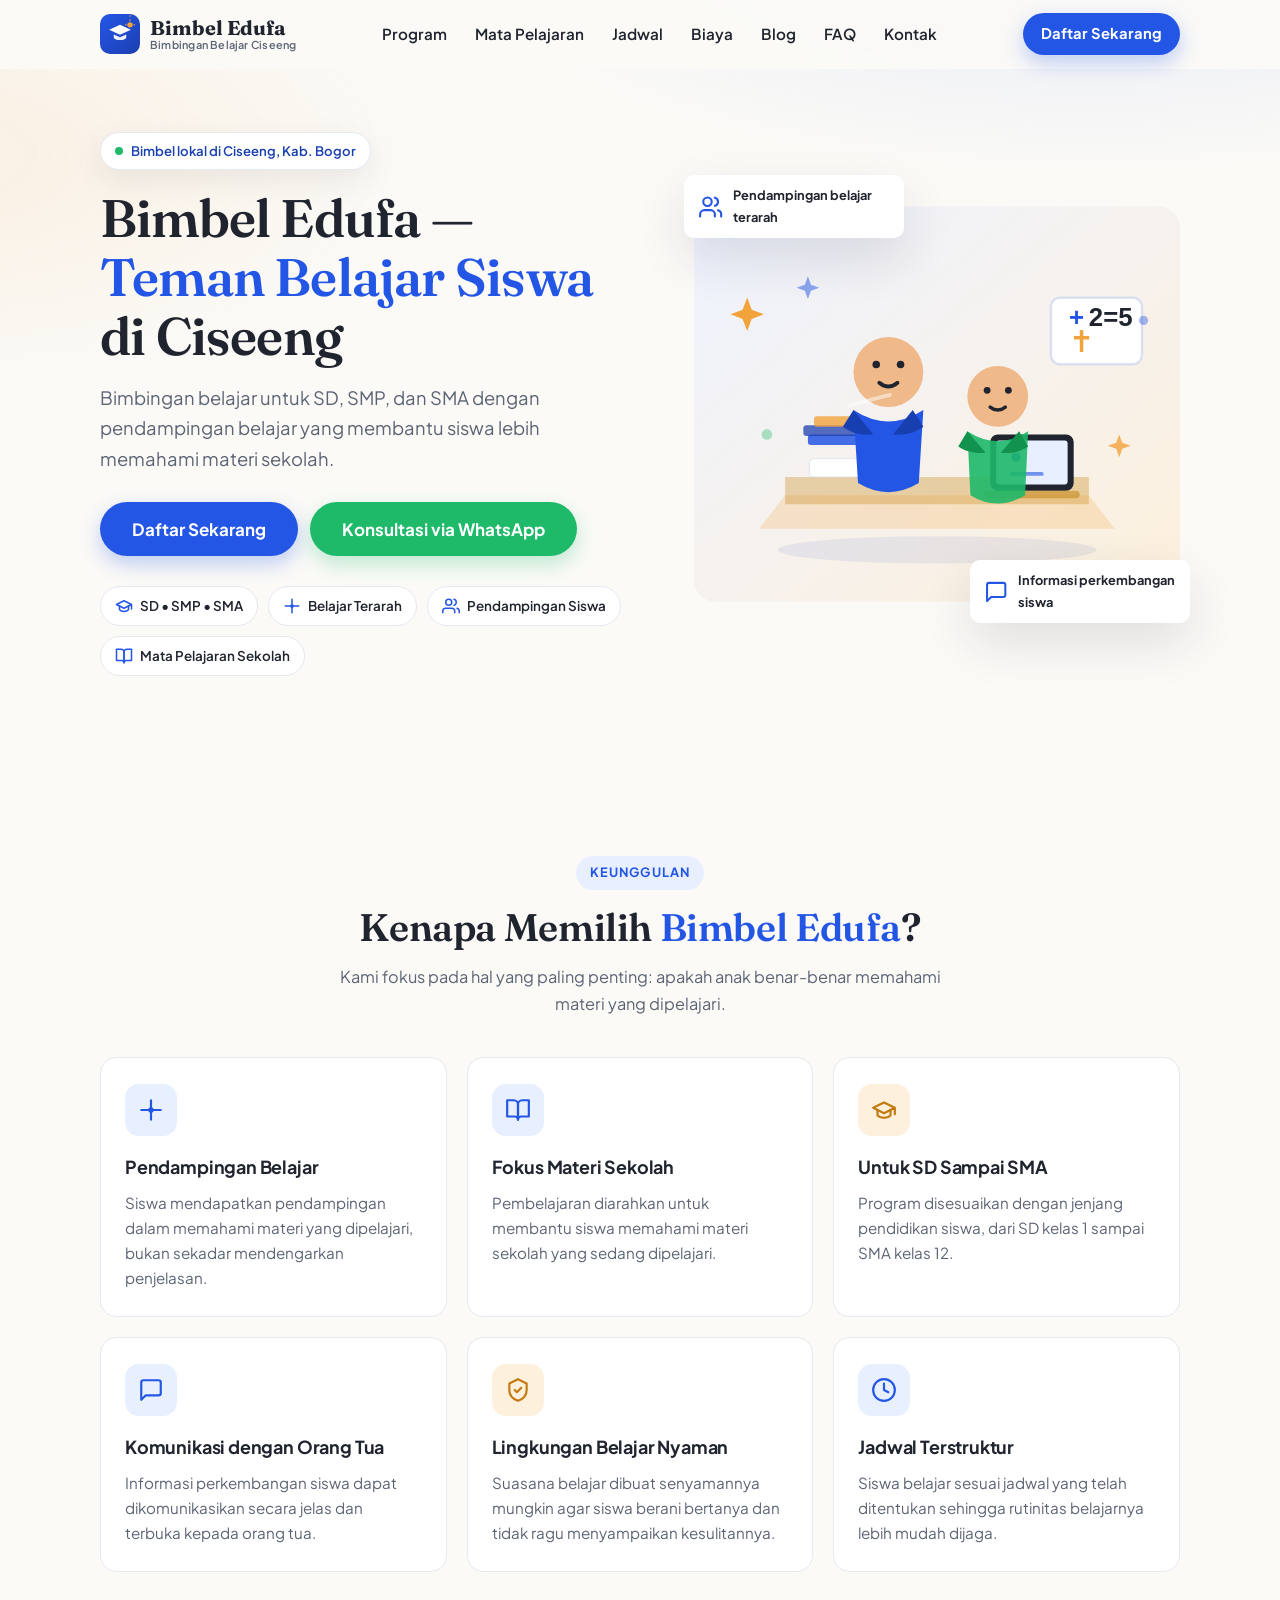
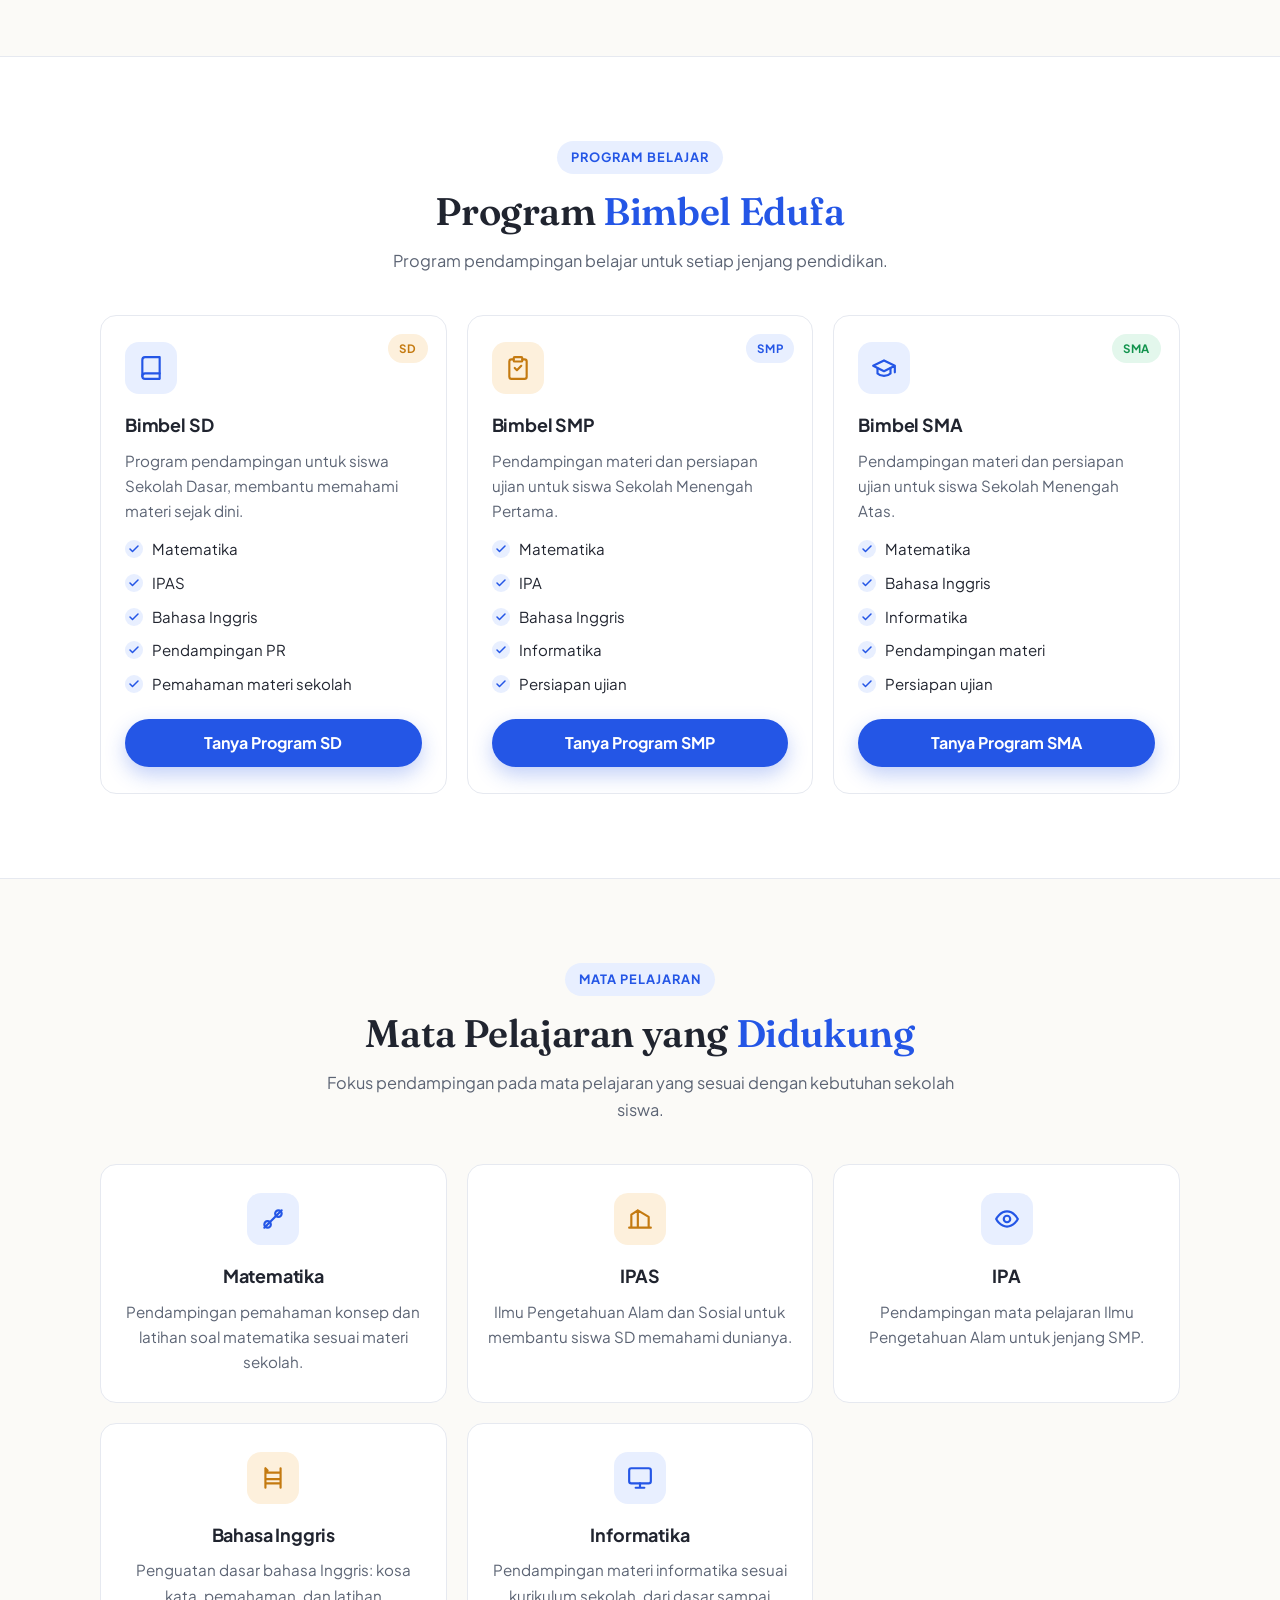
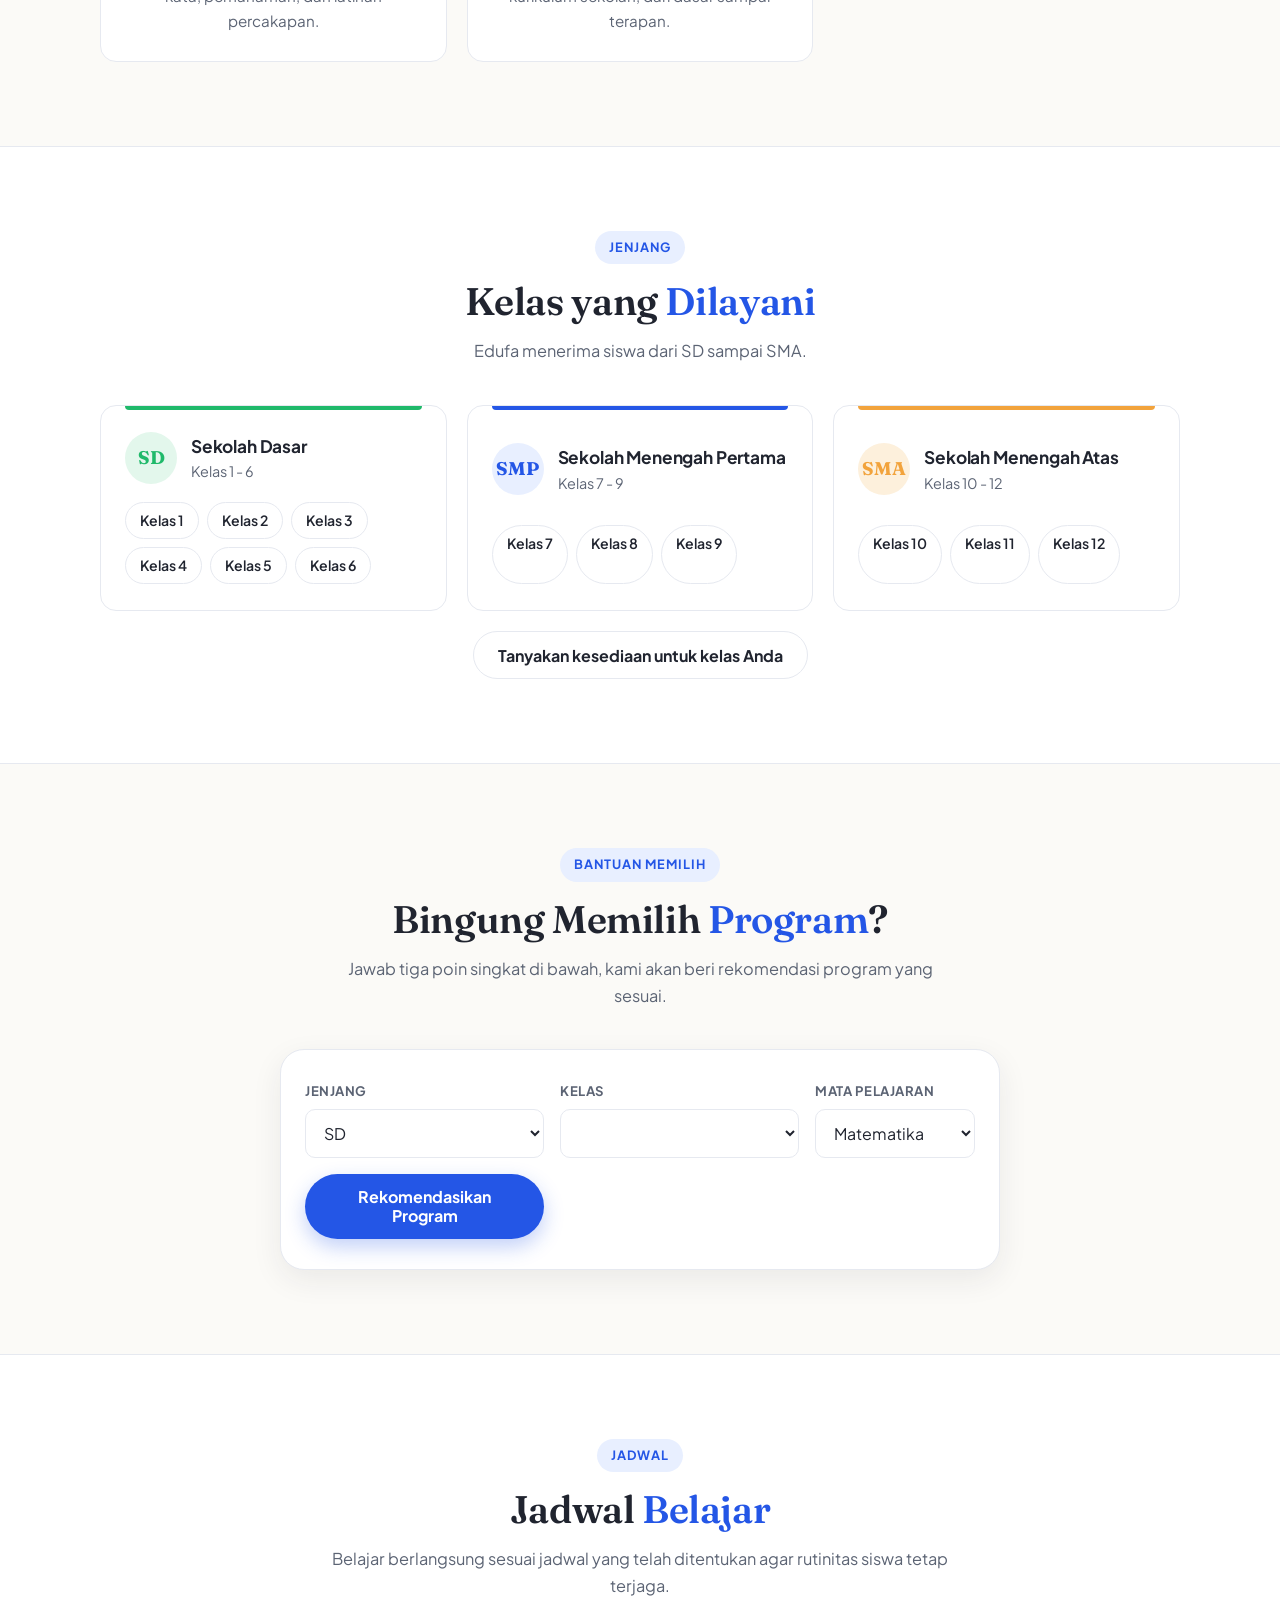
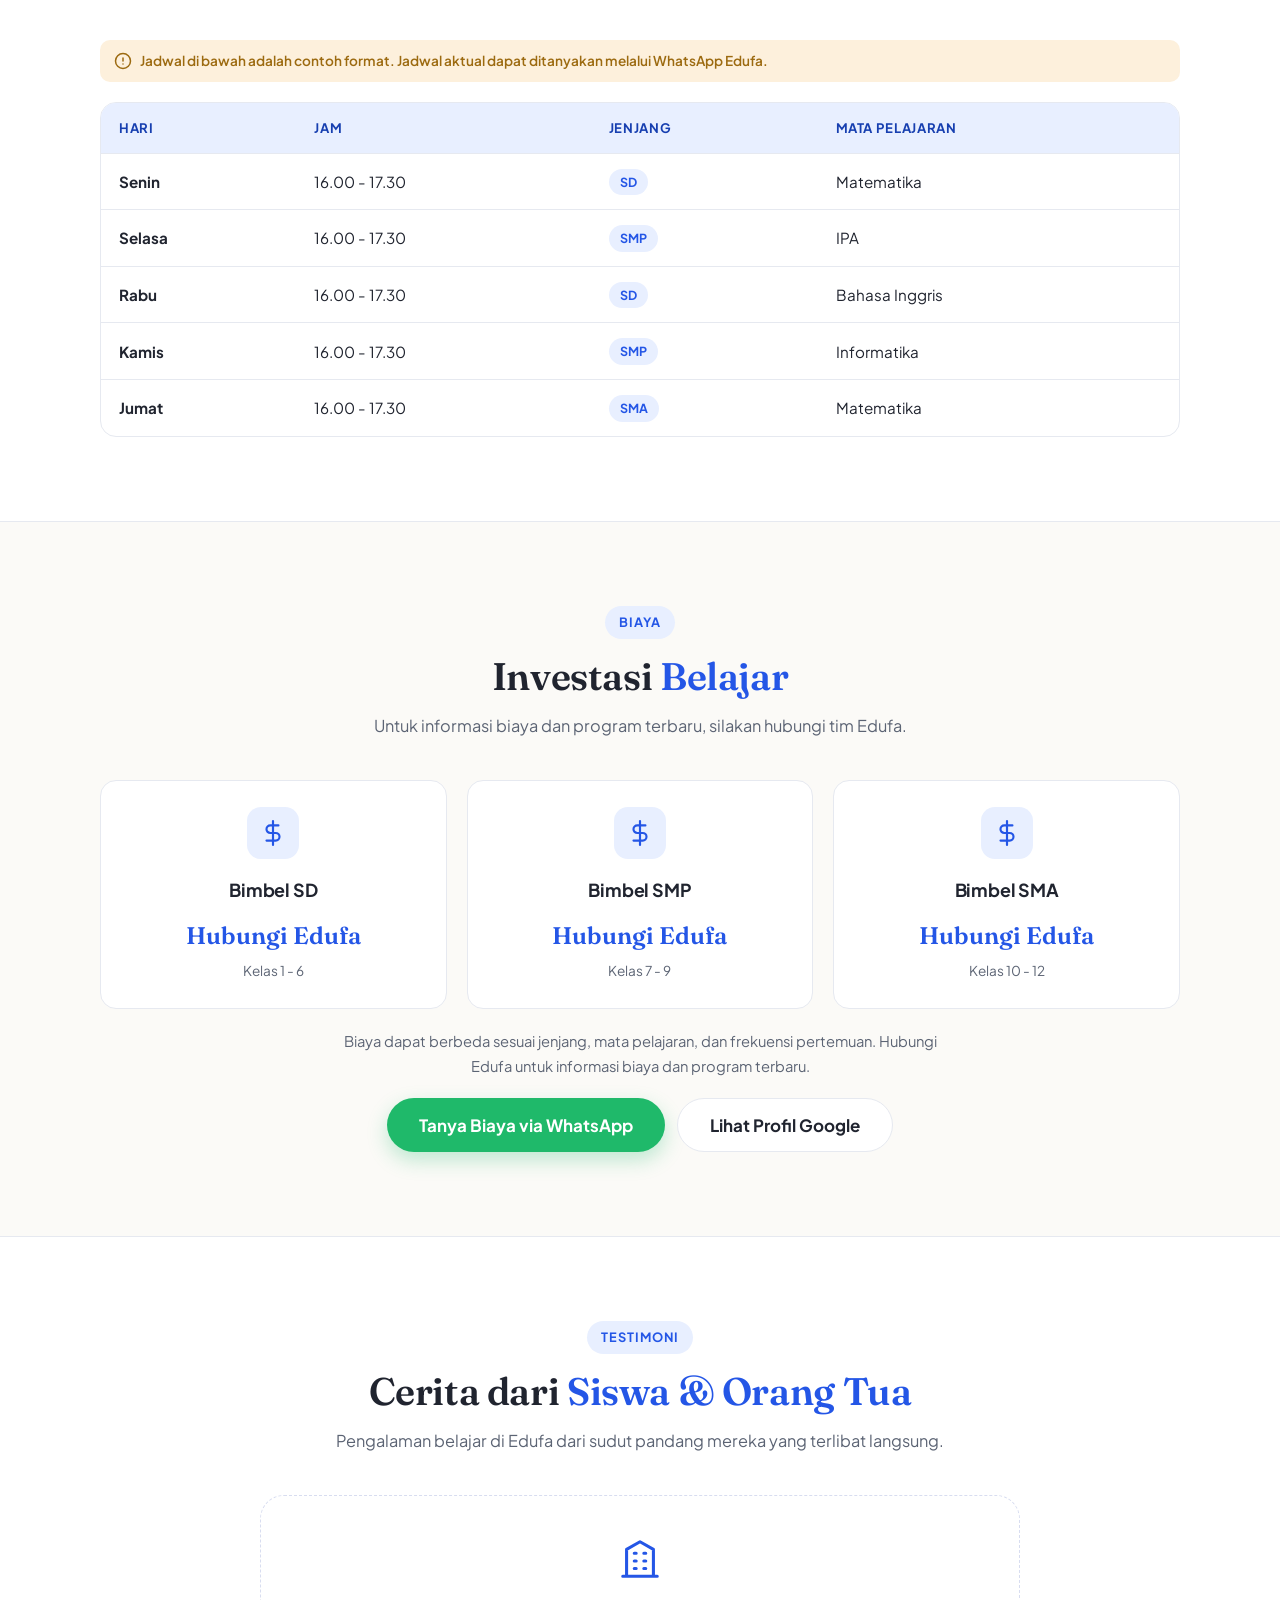
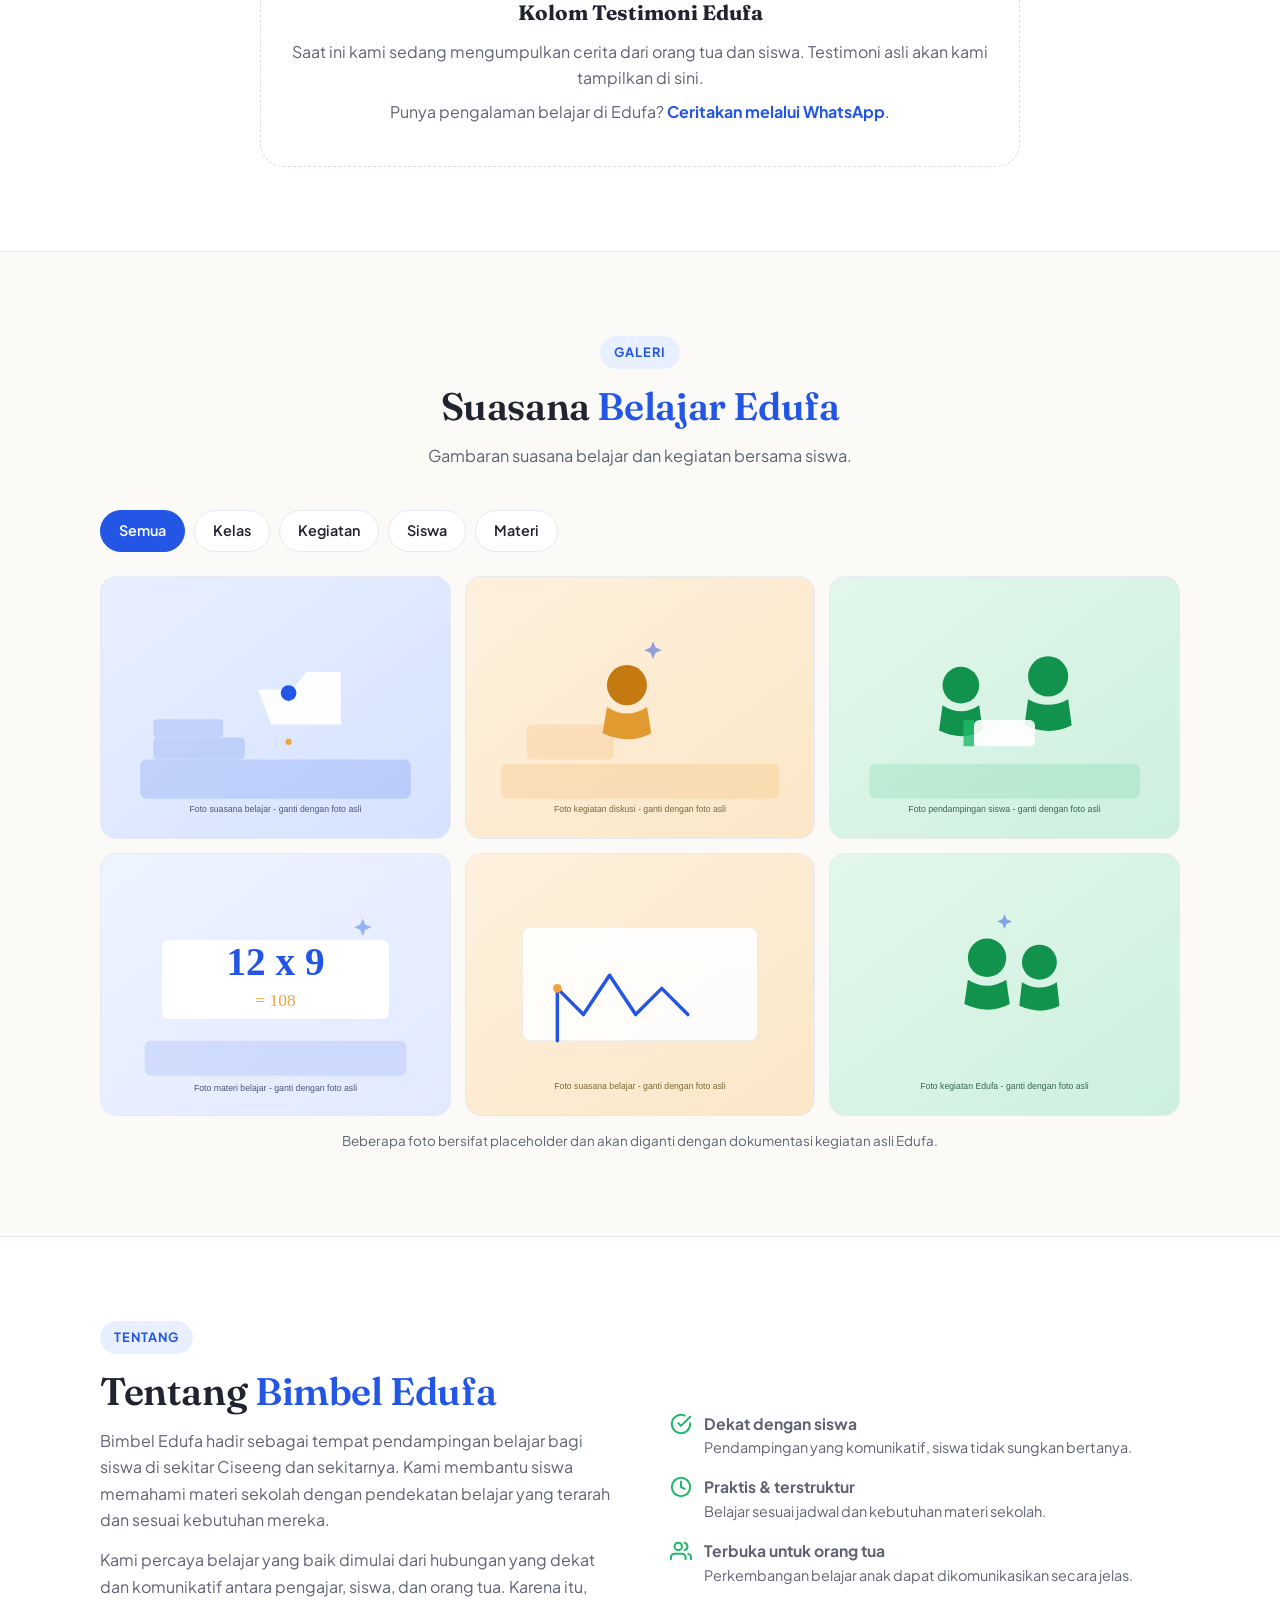
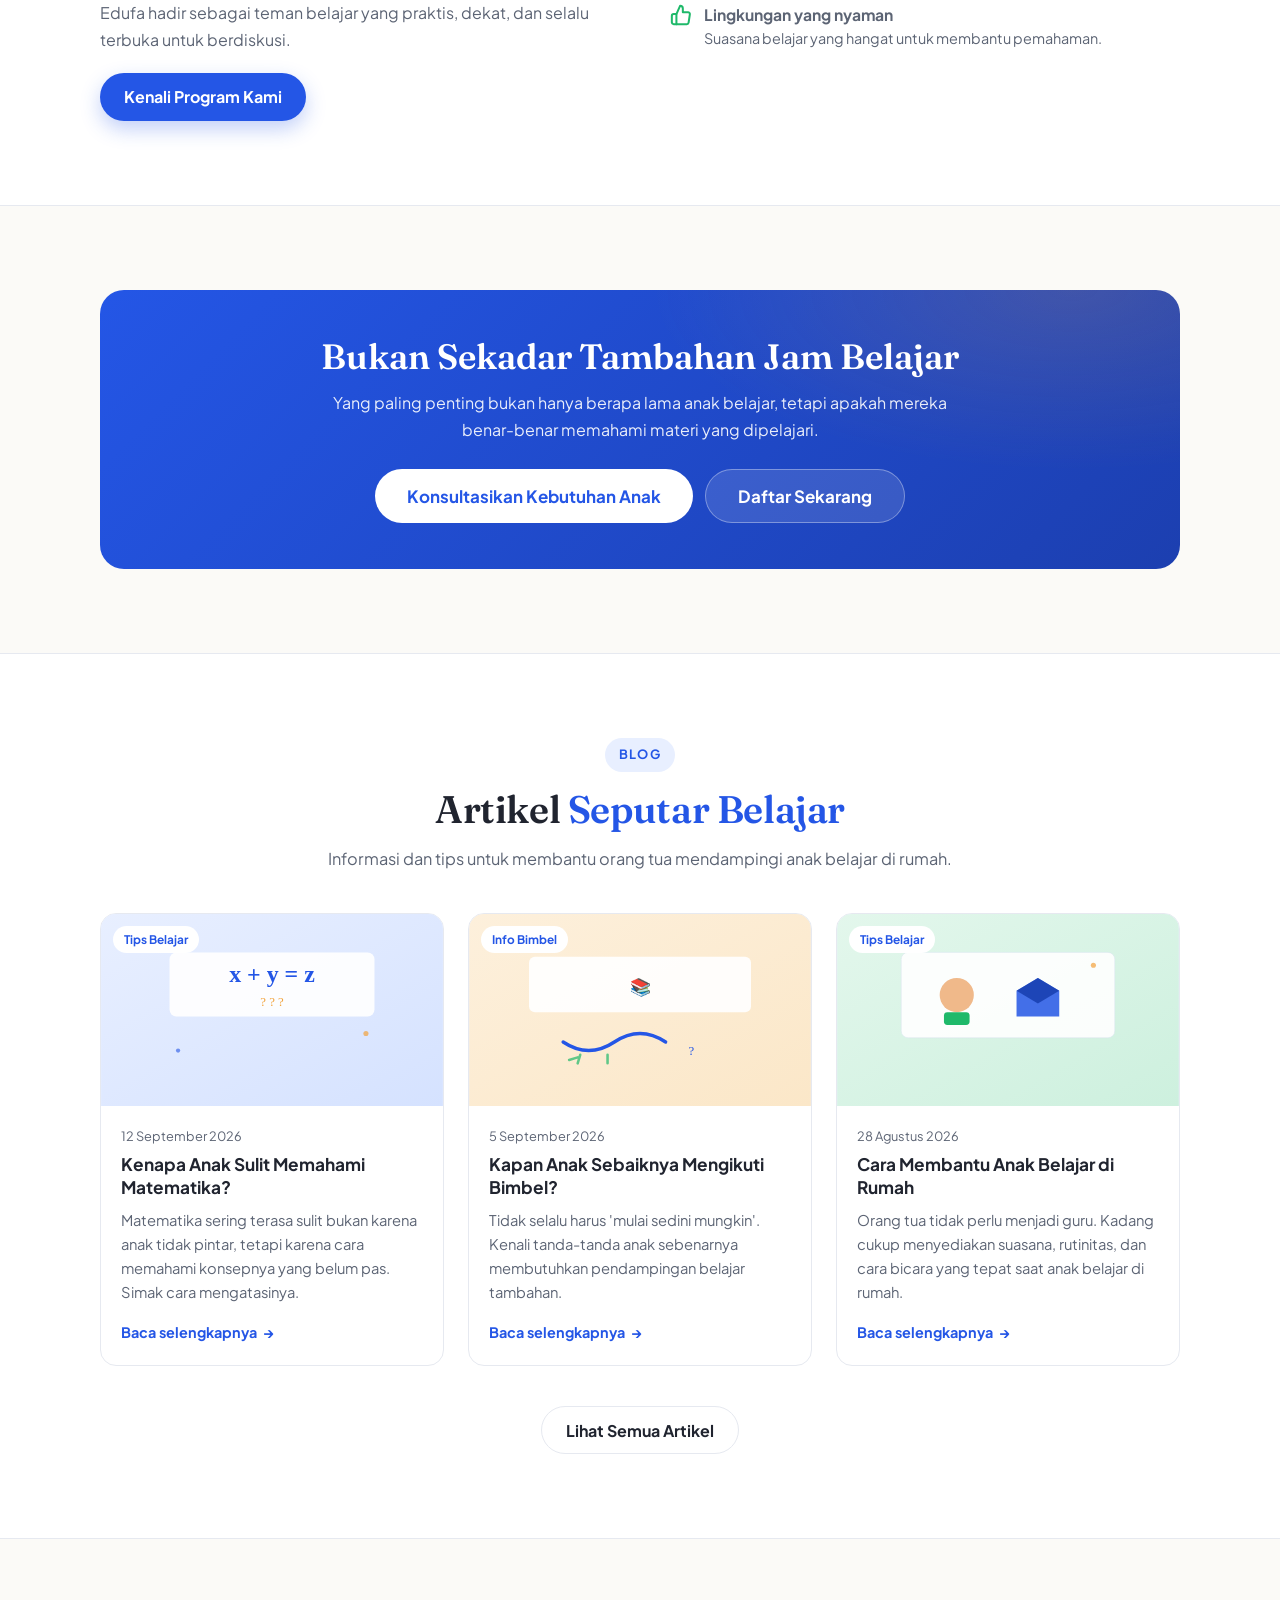
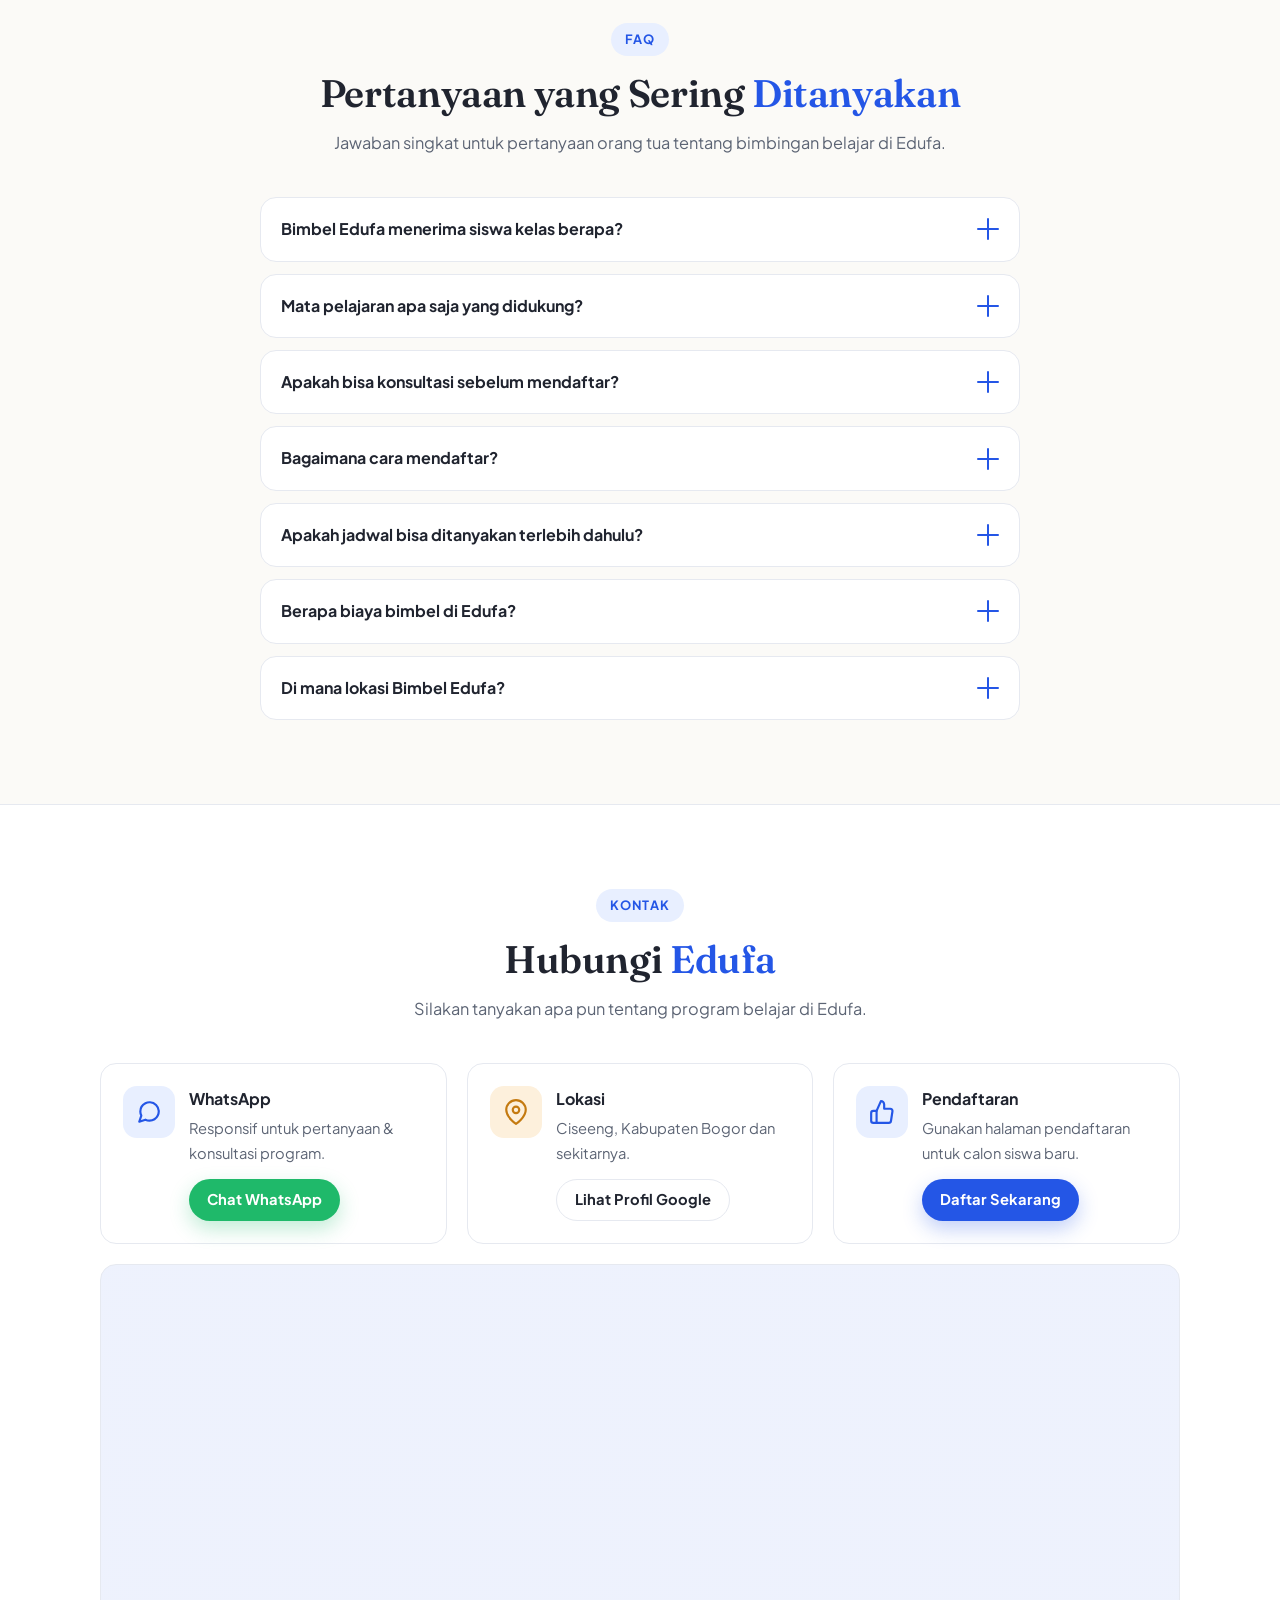
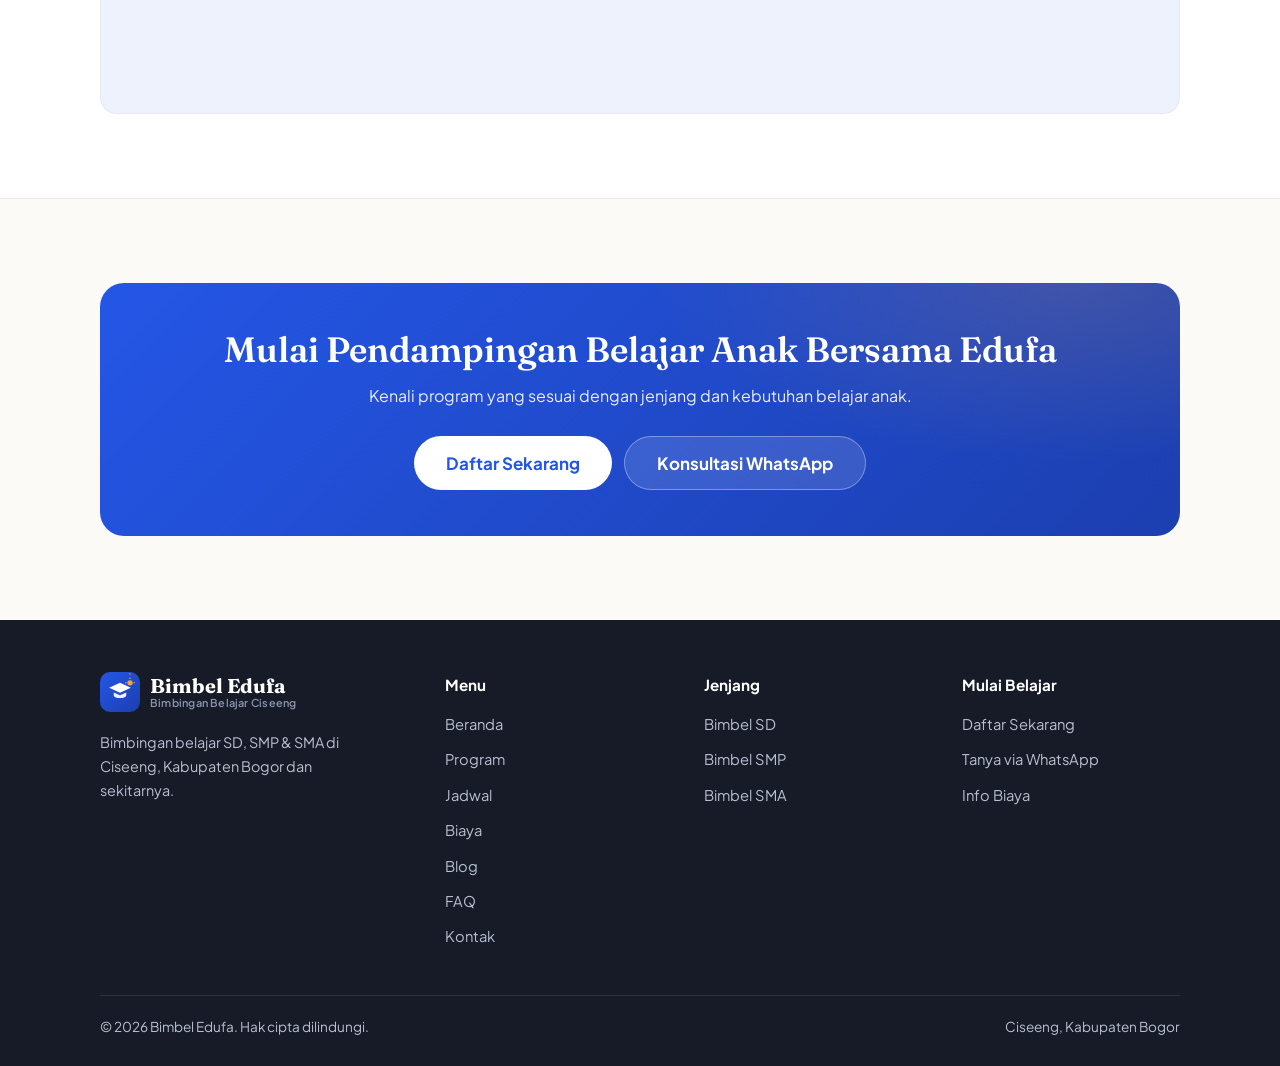
==== index.html @ 5bda0059 "Update index.html" ====
<!DOCTYPE html>
<html lang="id">
<head>
  <meta charset="UTF-8">
  <meta name="viewport" content="width=device-width, initial-scale=1.0">

  <title>Bimbel Edufa | Bimbel SD, SMP &amp; SMA di Ciseeng</title>
  <meta name="description" content="Bimbel Edufa membantu siswa SD, SMP, dan SMA memahami materi sekolah melalui pendampingan belajar yang terarah di Ciseeng, Kabupaten Bogor dan sekitarnya.">
  <meta name="keywords" content="bimbel Ciseeng, bimbel di Ciseeng, les Ciseeng, bimbel SD Ciseeng, bimbel SMP Ciseeng, bimbel SMA Ciseeng, les matematika Ciseeng, bimbel Kabupaten Bogor">
  <meta name="robots" content="index, follow">
  <link rel="canonical" href="https://bimbel-edufa.com/">

  <!-- Open Graph -->
  <meta property="og:type" content="website">
  <meta property="og:site_name" content="Bimbel Edufa">
  <meta property="og:title" content="Bimbel Edufa | Bimbel SD, SMP &amp; SMA di Ciseeng">
  <meta property="og:description" content="Bimbingan belajar untuk SD, SMP, dan SMA dengan pendampingan belajar yang membantu siswa lebih memahami materi sekolah di Ciseeng, Kabupaten Bogor.">
  <meta property="og:url" content="https://bimbel-edufa.com/">
  <meta property="og:image" content="https://bimbel-edufa.com/assets/og/og-image.svg">
  <meta property="og:locale" content="id_ID">

  <!-- Twitter -->
  <meta name="twitter:card" content="summary_large_image">
  <meta name="twitter:title" content="Bimbel Edufa | Bimbel SD, SMP &amp; SMA di Ciseeng">
  <meta name="twitter:description" content="Pendampingan belajar terarah untuk siswa SD, SMP, dan SMA di Ciseeng, Kabupaten Bogor.">
  <meta name="twitter:image" content="https://bimbel-edufa.com/assets/og/og-image.svg">

  <link rel="icon" type="image/svg+xml" href="favicon.svg">
  <link rel="apple-touch-icon" href="favicon.svg">

  <!-- Fonts -->
  <link rel="preconnect" href="https://fonts.googleapis.com">
  <link rel="preconnect" href="https://fonts.gstatic.com" crossorigin>
  <link href="https://fonts.googleapis.com/css2?family=Fraunces:opsz,wght@9..144,600;9..144,700&family=Plus+Jakarta+Sans:wght@400;500;600;700&display=swap" rel="stylesheet">

  <link rel="stylesheet" href="css/style.css">

  <!-- Structured data: hanya data yang benar-benar tersedia -->
  <script type="application/ld+json">
  {
    "@context": "https://schema.org",
    "@type": "EducationalOrganization",
    "name": "Bimbel Edufa",
    "url": "https://bimbel-edufa.com",
    "logo": "https://bimbel-edufa.com/assets/img/logo-edufa.svg",
    "description": "Bimbel Edufa adalah bimbingan belajar untuk siswa SD, SMP, dan SMA di Ciseeng, Kabupaten Bogor dan sekitarnya.",
    "address": {
      "@type": "PostalAddress",
      "addressLocality": "Ciseeng",
      "addressRegion": "Jawa Barat",
      "addressCountry": "ID"
    },
    "areaServed": "Ciseeng, Kabupaten Bogor dan sekitarnya"
  }
  </script>
  <script type="application/ld+json">
  {
    "@context": "https://schema.org",
    "@type": "WebSite",
    "name": "Bimbel Edufa",
    "url": "https://bimbel-edufa.com",
    "inLanguage": "id-ID"
  }
  </script>
</head>
<body id="top">
  <a class="skip-link" href="#main">Langsung ke konten utama</a>

  <!-- ============ NAVBAR ============ -->
  <header class="site-header">
    <div class="container nav">
      <a class="brand" href="index.html" aria-label="Beranda Bimbel Edufa">
        <img class="brand-logo" src="assets/img/logo-edufa.svg" width="40" height="40" alt="Logo Bimbel Edufa">
        <span class="brand-name">Bimbel Edufa<small>Bimbingan Belajar Ciseeng</small></span>
      </a>

      <nav class="nav-menu" id="navMenu" aria-label="Navigasi utama">
        <a href="#keunggulan">Program</a>
        <a href="#mapel">Mata Pelajaran</a>
        <a href="#jadwal">Jadwal</a>
        <a href="#biaya">Biaya</a>
        <a href="#tentang" class="nav-only-mobile">Tentang Edufa</a>
        <a href="#testimoni" class="nav-only-mobile">Testimoni</a>
        <a href="#blog">Blog</a>
        <a href="#faq">FAQ</a>
        <a href="#kontak">Kontak</a>
        <a href="#daftar" class="btn btn-primary btn-sm nav-mobile-cta" data-register>Daftar Sekarang</a>
        <a href="#daftar" class="btn btn-whatsapp btn-sm nav-mobile-cta" data-wa="parent">Tanya via WhatsApp</a>
      </nav>

      <div class="nav-cta">
        <a class="btn btn-primary btn-sm" data-register>Daftar Sekarang</a>
      </div>

      <button class="nav-toggle" id="navToggle" aria-label="Buka menu" aria-expanded="false" aria-controls="navMenu">
        <span></span>
        <span></span>
        <span></span>
      </button>
    </div>
  </header>

  <!-- ============ KONTEN UTAMA ============ -->
  <main id="main">

  <!-- ============ HERO ============ -->
  <section class="hero" id="hero">
    <div class="container hero-grid">
      <div class="hero-copy">
        <span class="hero-eyebrow"><span class="dot" aria-hidden="true"></span> Bimbel lokal di Ciseeng, Kab. Bogor</span>
        <h1>Bimbel Edufa — <span class="accent">Teman Belajar Siswa</span> di Ciseeng</h1>
        <p class="hero-sub">Bimbingan belajar untuk SD, SMP, dan SMA dengan pendampingan belajar yang membantu siswa lebih memahami materi sekolah.</p>
        <div class="hero-cta">
          <a class="btn btn-primary btn-lg" data-register>Daftar Sekarang</a>
          <a class="btn btn-whatsapp btn-lg" data-wa="parent">Konsultasi via WhatsApp</a>
        </div>
        <div class="trust-badges" aria-label="Keunggulan singkat">
          <span class="trust-badge"><svg viewBox="0 0 24 24" fill="none" stroke="currentColor" stroke-width="2" stroke-linecap="round" stroke-linejoin="round" aria-hidden="true"><path d="M22 10v6M2 10l10-5 10 5-10 5z"/><path d="M6 12v5c3 3 9 3 12 0v-5"/></svg> SD • SMP • SMA</span>
          <span class="trust-badge"><svg viewBox="0 0 24 24" fill="none" stroke="currentColor" stroke-width="2" stroke-linecap="round" stroke-linejoin="round" aria-hidden="true"><path d="M12 3v18M3 12h18"/><circle cx="12" cy="12" r="1.5"/></svg> Belajar Terarah</span>
          <span class="trust-badge"><svg viewBox="0 0 24 24" fill="none" stroke="currentColor" stroke-width="2" stroke-linecap="round" stroke-linejoin="round" aria-hidden="true"><path d="M17 21v-2a4 4 0 0 0-4-4H5a4 4 0 0 0-4 4v2"/><circle cx="9" cy="7" r="4"/><path d="M23 21v-2a4 4 0 0 0-3-3.87M16 3.13a4 4 0 0 1 0 7.75"/></svg> Pendampingan Siswa</span>
          <span class="trust-badge"><svg viewBox="0 0 24 24" fill="none" stroke="currentColor" stroke-width="2" stroke-linecap="round" stroke-linejoin="round" aria-hidden="true"><path d="M2 3h6a4 4 0 0 1 4 4v14a3 3 0 0 0-3-3H2z"/><path d="M22 3h-6a4 4 0 0 0-4 4v14a3 3 0 0 1 3-3h7z"/></svg> Mata Pelajaran Sekolah</span>
        </div>
      </div>

      <div class="hero-media reveal">
        <img src="assets/img/hero-illustration.svg" width="640" height="520" alt="Ilustrasi suasana belajar di Bimbel Edufa" fetchpriority="high">
        <div class="card-float f1">
          <svg viewBox="0 0 24 24" fill="none" stroke="currentColor" stroke-width="2" stroke-linecap="round" stroke-linejoin="round" aria-hidden="true"><path d="M16 21v-2a4 4 0 0 0-4-4H6a4 4 0 0 0-4 4v2"/><circle cx="9" cy="7" r="4"/><path d="M22 21v-2a4 4 0 0 0-3-3.87M16 3.13a4 4 0 0 1 0 7.75"/></svg>
          Pendampingan belajar terarah
        </div>
        <div class="card-float f2">
          <svg viewBox="0 0 24 24" fill="none" stroke="currentColor" stroke-width="2" stroke-linecap="round" stroke-linejoin="round" aria-hidden="true"><path d="M21 15a2 2 0 0 1-2 2H7l-4 4V5a2 2 0 0 1 2-2h14a2 2 0 0 1 2 2z"/></svg>
          Informasi perkembangan siswa
        </div>
      </div>
    </div>
  </section>

  <!-- ============ KENAPA BIMBEL EDUFA ============ -->
  <section id="keunggulan">
    <div class="container">
      <div class="section-head text-center">
        <span class="section-tag">Keunggulan</span>
        <h2 class="section-title">Kenapa Memilih <span class="accent">Bimbel Edufa</span>?</h2>
        <p class="section-sub" style="margin-inline:auto">Kami fokus pada hal yang paling penting: apakah anak benar-benar memahami materi yang dipelajari.</p>
      </div>

      <div class="grid grid-3">
        <div class="card reveal">
          <div class="card-icon">
            <svg viewBox="0 0 24 24" fill="none" stroke="currentColor" stroke-width="2" stroke-linecap="round" stroke-linejoin="round" aria-hidden="true"><path d="M12 3v18M3 12h18"/><circle cx="12" cy="12" r="1.5"/></svg>
          </div>
          <h3>Pendampingan Belajar</h3>
          <p>Siswa mendapatkan pendampingan dalam memahami materi yang dipelajari, bukan sekadar mendengarkan penjelasan.</p>
        </div>

        <div class="card reveal">
          <div class="card-icon">
            <svg viewBox="0 0 24 24" fill="none" stroke="currentColor" stroke-width="2" stroke-linecap="round" stroke-linejoin="round" aria-hidden="true"><path d="M2 3h6a4 4 0 0 1 4 4v14a3 3 0 0 0-3-3H2z"/><path d="M22 3h-6a4 4 0 0 0-4 4v14a3 3 0 0 1 3-3h7z"/></svg>
          </div>
          <h3>Fokus Materi Sekolah</h3>
          <p>Pembelajaran diarahkan untuk membantu siswa memahami materi sekolah yang sedang dipelajari.</p>
        </div>

        <div class="card reveal">
          <div class="card-icon amber">
            <svg viewBox="0 0 24 24" fill="none" stroke="currentColor" stroke-width="2" stroke-linecap="round" stroke-linejoin="round" aria-hidden="true"><path d="M22 10v6M2 10l10-5 10 5-10 5z"/><path d="M6 12v5c3 3 9 3 12 0v-5"/></svg>
          </div>
          <h3>Untuk SD Sampai SMA</h3>
          <p>Program disesuaikan dengan jenjang pendidikan siswa, dari SD kelas 1 sampai SMA kelas 12.</p>
        </div>

        <div class="card reveal">
          <div class="card-icon">
            <svg viewBox="0 0 24 24" fill="none" stroke="currentColor" stroke-width="2" stroke-linecap="round" stroke-linejoin="round" aria-hidden="true"><path d="M21 15a2 2 0 0 1-2 2H7l-4 4V5a2 2 0 0 1 2-2h14a2 2 0 0 1 2 2z"/></svg>
          </div>
          <h3>Komunikasi dengan Orang Tua</h3>
          <p>Informasi perkembangan siswa dapat dikomunikasikan secara jelas dan terbuka kepada orang tua.</p>
        </div>

        <div class="card reveal">
          <div class="card-icon amber">
            <svg viewBox="0 0 24 24" fill="none" stroke="currentColor" stroke-width="2" stroke-linecap="round" stroke-linejoin="round" aria-hidden="true"><path d="M12 2l8 4v6c0 5-3.5 8.5-8 10-4.5-1.5-8-5-8-10V6z"/><path d="M9 12l2 2 4-4"/></svg>
          </div>
          <h3>Lingkungan Belajar Nyaman</h3>
          <p>Suasana belajar dibuat senyamannya mungkin agar siswa berani bertanya dan tidak ragu menyampaikan kesulitannya.</p>
        </div>

        <div class="card reveal">
          <div class="card-icon">
            <svg viewBox="0 0 24 24" fill="none" stroke="currentColor" stroke-width="2" stroke-linecap="round" stroke-linejoin="round" aria-hidden="true"><circle cx="12" cy="12" r="10"/><polyline points="12 6 12 12 16 14"/></svg>
          </div>
          <h3>Jadwal Terstruktur</h3>
          <p>Siswa belajar sesuai jadwal yang telah ditentukan sehingga rutinitas belajarnya lebih mudah dijaga.</p>
        </div>
      </div>
    </div>
  </section>

  <!-- ============ PROGRAM ============ -->
  <section id="program" style="background:var(--bg-alt);border-block:1px solid var(--line)">
    <div class="container">
      <div class="section-head text-center">
        <span class="section-tag">Program Belajar</span>
        <h2 class="section-title">Program <span class="accent">Bimbel Edufa</span></h2>
        <p class="section-sub" style="margin-inline:auto">Program pendampingan belajar untuk setiap jenjang pendidikan.</p>
      </div>

      <div class="grid grid-3">
        <!-- SD -->
        <div class="card program-card reveal">
          <span class="pill">SD</span>
          <div class="card-icon">
            <svg viewBox="0 0 24 24" fill="none" stroke="currentColor" stroke-width="2" stroke-linecap="round" stroke-linejoin="round" aria-hidden="true"><path d="M4 19.5A2.5 2.5 0 0 1 6.5 17H20"/><path d="M6.5 2H20v20H6.5A2.5 2.5 0 0 1 4 19.5v-15A2.5 2.5 0 0 1 6.5 2z"/></svg>
          </div>
          <h3>Bimbel SD</h3>
          <p>Program pendampingan untuk siswa Sekolah Dasar, membantu memahami materi sejak dini.</p>
          <ul class="program-steps">
            <li>Matematika</li>
            <li>IPAS</li>
            <li>Bahasa Inggris</li>
            <li>Pendampingan PR</li>
            <li>Pemahaman materi sekolah</li>
          </ul>
          <a class="btn btn-primary btn-block-sm" data-wa="sd">Tanya Program SD</a>
        </div>

        <!-- SMP -->
        <div class="card program-card reveal">
          <span class="pill" style="background:var(--brand-soft);color:var(--brand)">SMP</span>
          <div class="card-icon amber">
            <svg viewBox="0 0 24 24" fill="none" stroke="currentColor" stroke-width="2" stroke-linecap="round" stroke-linejoin="round" aria-hidden="true"><path d="M16 4h2a2 2 0 0 1 2 2v14a2 2 0 0 1-2 2H6a2 2 0 0 1-2-2V6a2 2 0 0 1 2-2h2"/><rect x="8" y="2" width="8" height="4" rx="1"/><path d="M9 12l2 2 4-4"/></svg>
          </div>
          <h3>Bimbel SMP</h3>
          <p>Pendampingan materi dan persiapan ujian untuk siswa Sekolah Menengah Pertama.</p>
          <ul class="program-steps">
            <li>Matematika</li>
            <li>IPA</li>
            <li>Bahasa Inggris</li>
            <li>Informatika</li>
            <li>Persiapan ujian</li>
          </ul>
          <a class="btn btn-primary btn-block-sm" data-wa="smp">Tanya Program SMP</a>
        </div>

        <!-- SMA -->
        <div class="card program-card reveal">
          <span class="pill" style="background:var(--green-soft);color:#12934d">SMA</span>
          <div class="card-icon">
            <svg viewBox="0 0 24 24" fill="none" stroke="currentColor" stroke-width="2" stroke-linecap="round" stroke-linejoin="round" aria-hidden="true"><path d="M22 10v6M2 10l10-5 10 5-10 5z"/><path d="M6 12v5c3 3 9 3 12 0v-5"/></svg>
          </div>
          <h3>Bimbel SMA</h3>
          <p>Pendampingan materi dan persiapan ujian untuk siswa Sekolah Menengah Atas.</p>
          <ul class="program-steps">
            <li>Matematika</li>
            <li>Bahasa Inggris</li>
            <li>Informatika</li>
            <li>Pendampingan materi</li>
            <li>Persiapan ujian</li>
          </ul>
          <a class="btn btn-primary btn-block-sm" data-wa="sma">Tanya Program SMA</a>
        </div>
      </div>
    </div>
  </section>

  <!-- ============ MATA PELAJARAN ============ -->
  <section id="mapel">
    <div class="container">
      <div class="section-head text-center">
        <span class="section-tag">Mata Pelajaran</span>
        <h2 class="section-title">Mata Pelajaran yang <span class="accent">Didukung</span></h2>
        <p class="section-sub" style="margin-inline:auto">Fokus pendampingan pada mata pelajaran yang sesuai dengan kebutuhan sekolah siswa.</p>
      </div>

      <div class="grid grid-3">
        <div class="card subject-card reveal">
          <div class="card-icon">
            <svg viewBox="0 0 24 24" fill="none" stroke="currentColor" stroke-width="2" stroke-linecap="round" stroke-linejoin="round" aria-hidden="true"><line x1="4" y1="20" x2="20" y2="4"/><circle cx="7" cy="17" r="3"/><circle cx="17" cy="7" r="3"/></svg>
          </div>
          <h3>Matematika</h3>
          <p>Pendampingan pemahaman konsep dan latihan soal matematika sesuai materi sekolah.</p>
        </div>

        <div class="card subject-card reveal">
          <div class="card-icon amber">
            <svg viewBox="0 0 24 24" fill="none" stroke="currentColor" stroke-width="2" stroke-linecap="round" stroke-linejoin="round" aria-hidden="true"><path d="M2 20h20M4 20V8l6-4v16M10 20V4l10 6v10"/></svg>
          </div>
          <h3>IPAS</h3>
          <p>Ilmu Pengetahuan Alam dan Sosial untuk membantu siswa SD memahami dunianya.</p>
        </div>

        <div class="card subject-card reveal">
          <div class="card-icon">
            <svg viewBox="0 0 24 24" fill="none" stroke="currentColor" stroke-width="2" stroke-linecap="round" stroke-linejoin="round" aria-hidden="true"><path d="M2 12s3.5-7 10-7 10 7 10 7-3.5 7-10 7-10-7-10-7z"/><circle cx="12" cy="12" r="3"/></svg>
          </div>
          <h3>IPA</h3>
          <p>Pendampingan mata pelajaran Ilmu Pengetahuan Alam untuk jenjang SMP.</p>
        </div>

        <div class="card subject-card reveal">
          <div class="card-icon amber">
            <svg viewBox="0 0 24 24" fill="none" stroke="currentColor" stroke-width="2" stroke-linecap="round" stroke-linejoin="round" aria-hidden="true"><path d="M5 3v18M19 3v18M5 7h14M5 13h14M5 17h14M5 3l2 2M5 7l2-2"/></svg>
          </div>
          <h3>Bahasa Inggris</h3>
          <p>Penguatan dasar bahasa Inggris: kosa kata, pemahaman, dan latihan percakapan.</p>
        </div>

        <div class="card subject-card reveal">
          <div class="card-icon">
            <svg viewBox="0 0 24 24" fill="none" stroke="currentColor" stroke-width="2" stroke-linecap="round" stroke-linejoin="round" aria-hidden="true"><rect x="2" y="3" width="20" height="14" rx="2"/><path d="M8 21h8M12 17v4"/></svg>
          </div>
          <h3>Informatika</h3>
          <p>Pendampingan materi informatika sesuai kurikulum sekolah, dari dasar sampai terapan.</p>
        </div>
      </div>
    </div>
  </section>

  <!-- ============ LEVEL / KELAS ============ -->
  <section id="level" style="background:var(--bg-alt);border-block:1px solid var(--line)">
    <div class="container">
      <div class="section-head text-center">
        <span class="section-tag">Jenjang</span>
        <h2 class="section-title">Kelas yang <span class="accent">Dilayani</span></h2>
        <p class="section-sub" style="margin-inline:auto">Edufa menerima siswa dari SD sampai SMA.</p>
      </div>

      <div class="level-wrap" id="levelWrap"><!-- diisi oleh JS dari config.js --></div>
      <p class="text-center mt-20"><a class="btn btn-ghost" data-wa="general">Tanyakan kesediaan untuk kelas Anda</a></p>
    </div>
  </section>

  <!-- ============ PEMILIH PROGRAM ============ -->
  <section id="pilih-program">
    <div class="container">
      <div class="section-head text-center">
        <span class="section-tag">Bantuan Memilih</span>
        <h2 class="section-title">Bingung Memilih <span class="accent">Program</span>?</h2>
        <p class="section-sub" style="margin-inline:auto">Jawab tiga poin singkat di bawah, kami akan beri rekomendasi program yang sesuai.</p>
      </div>

      <div class="selector-wrap reveal">
        <form class="selector-form" id="selectorForm">
          <div class="form-field">
            <label for="selJenjang">Jenjang</label>
            <select id="selJenjang" name="jenjang" required>
              <option value="SD">SD</option>
              <option value="SMP">SMP</option>
              <option value="SMA">SMA</option>
            </select>
          </div>
          <div class="form-field">
            <label for="selKelas">Kelas</label>
            <select id="selKelas" name="kelas" required></select>
          </div>
          <div class="form-field">
            <label for="selMapel">Mata pelajaran</label>
            <select id="selMapel" name="mapel" required>
              <option>Matematika</option>
              <option>IPAS</option>
              <option>IPA</option>
              <option>Bahasa Inggris</option>
              <option>Informatika</option>
            </select>
          </div>
          <button type="submit" class="btn btn-primary">Rekomendasikan Program</button>
        </form>
        <div class="selector-result" id="selectorResult" aria-live="polite">
          <p id="resultText"></p>
          <div class="result-action" id="resultAction"></div>
        </div>
      </div>
    </div>
  </section>

  <!-- ============ JADWAL ============ -->
  <section id="jadwal" style="background:var(--bg-alt);border-block:1px solid var(--line)">
    <div class="container">
      <div class="section-head text-center">
        <span class="section-tag">Jadwal</span>
        <h2 class="section-title">Jadwal <span class="accent">Belajar</span></h2>
        <p class="section-sub" style="margin-inline:auto">Belajar berlangsung sesuai jadwal yang telah ditentukan agar rutinitas siswa tetap terjaga.</p>
      </div>

      <div class="schedule-wrap" id="scheduleWrap"><!-- diisi oleh JS dari config.js --></div>
    </div>
  </section>

  <!-- ============ BIAYA ============ -->
  <section id="biaya">
    <div class="container">
      <div class="section-head text-center">
        <span class="section-tag">Biaya</span>
        <h2 class="section-title">Investasi <span class="accent">Belajar</span></h2>
        <p class="section-sub" style="margin-inline:auto">Untuk informasi biaya dan program terbaru, silakan hubungi tim Edufa.</p>
      </div>

      <div class="grid grid-3" id="feeGrid"><!-- diisi oleh JS dari config.js --></div>
      <p class="fee-note" id="feeNote"></p>
      <div class="text-center mt-20" style="display:flex;flex-wrap:wrap;gap:12px;justify-content:center">
        <a class="btn btn-whatsapp btn-lg" data-wa="fee">Tanya Biaya via WhatsApp</a>
        <a class="btn btn-ghost btn-lg" id="feeCta" href="#" hidden>Lihat Profil Google</a>
      </div>
    </div>
  </section>

  <!-- ============ TESTIMONI ============ -->
  <section id="testimoni" style="background:var(--bg-alt);border-block:1px solid var(--line)">
    <div class="container">
      <div class="section-head text-center">
        <span class="section-tag">Testimoni</span>
        <h2 class="section-title">Cerita dari <span class="accent">Siswa &amp; Orang Tua</span></h2>
        <p class="section-sub" style="margin-inline:auto">Pengalaman belajar di Edufa dari sudut pandang mereka yang terlibat langsung.</p>
      </div>

      <div id="testiWrap" style="max-width:760px;margin-inline:auto"><!-- diisi oleh JS --></div>
    </div>
  </section>

  <!-- ============ GALLERY ============ -->
  <section id="gallery">
    <div class="container">
      <div class="section-head text-center">
        <span class="section-tag">Galeri</span>
        <h2 class="section-title">Suasana <span class="accent">Belajar Edufa</span></h2>
        <p class="section-sub" style="margin-inline:auto">Gambaran suasana belajar dan kegiatan bersama siswa.</p>
      </div>

      <div class="gallery-filters" id="galleryFilters"><!-- diisi oleh JS --></div>
      <div class="gallery-grid" id="galleryGrid"><!-- diisi oleh JS --></div>
      <p class="gallery-note">Beberapa foto bersifat placeholder dan akan diganti dengan dokumentasi kegiatan asli Edufa.</p>
    </div>
  </section>

  <!-- ============ TENTANG ============ -->
  <section id="tentang" style="background:var(--bg-alt);border-block:1px solid var(--line)">
    <div class="container about-grid">
      <div class="reveal">
        <span class="section-tag">Tentang</span>
        <h2 class="section-title">Tentang <span class="accent">Bimbel Edufa</span></h2>
        <p style="color:var(--muted);margin-bottom:14px">Bimbel Edufa hadir sebagai tempat pendampingan belajar bagi siswa di sekitar Ciseeng dan sekitarnya. Kami membantu siswa memahami materi sekolah dengan pendekatan belajar yang terarah dan sesuai kebutuhan mereka.</p>
        <p style="color:var(--muted)">Kami percaya belajar yang baik dimulai dari hubungan yang dekat dan komunikatif antara pengajar, siswa, dan orang tua. Karena itu, Edufa hadir sebagai teman belajar yang praktis, dekat, dan selalu terbuka untuk berdiskusi.</p>
        <a class="btn btn-primary mt-20" data-wa="parent">Kenali Program Kami</a>
      </div>

      <div class="reveal">
        <ul class="about-list">
          <li>
            <svg viewBox="0 0 24 24" fill="none" stroke="currentColor" stroke-width="2.2" stroke-linecap="round" stroke-linejoin="round" aria-hidden="true"><path d="M22 11.08V12a10 10 0 1 1-5.93-9.14"/><polyline points="22 4 12 14.01 9 11.01"/></svg>
            <span><strong>Dekat dengan siswa</strong>Pendampingan yang komunikatif, siswa tidak sungkan bertanya.</span>
          </li>
          <li>
            <svg viewBox="0 0 24 24" fill="none" stroke="currentColor" stroke-width="2.2" stroke-linecap="round" stroke-linejoin="round" aria-hidden="true"><circle cx="12" cy="12" r="10"/><polyline points="12 6 12 12 16 14"/></svg>
            <span><strong>Praktis &amp; terstruktur</strong>Belajar sesuai jadwal dan kebutuhan materi sekolah.</span>
          </li>
          <li>
            <svg viewBox="0 0 24 24" fill="none" stroke="currentColor" stroke-width="2.2" stroke-linecap="round" stroke-linejoin="round" aria-hidden="true"><path d="M17 21v-2a4 4 0 0 0-4-4H5a4 4 0 0 0-4 4v2"/><circle cx="9" cy="7" r="4"/><path d="M23 21v-2a4 4 0 0 0-3-3.87M16 3.13a4 4 0 0 1 0 7.75"/></svg>
            <span><strong>Terbuka untuk orang tua</strong>Perkembangan belajar anak dapat dikomunikasikan secara jelas.</span>
          </li>
          <li>
            <svg viewBox="0 0 24 24" fill="none" stroke="currentColor" stroke-width="2.2" stroke-linecap="round" stroke-linejoin="round" aria-hidden="true"><path d="M14 9V5a3 3 0 0 0-3-3l-4 9v11h11.28a2 2 0 0 0 2-1.7l1.38-9a2 2 0 0 0-2-2.3z"/><path d="M7 22H4a2 2 0 0 1-2-2v-7a2 2 0 0 1 2-2h3"/></svg>
            <span><strong>Lingkungan yang nyaman</strong>Suasana belajar yang hangat untuk membantu pemahaman.</span>
          </li>
        </ul>
      </div>
    </div>
  </section>

  <!-- ============ CTA ORANG TUA ============ -->
  <section id="cta-ortu">
    <div class="container">
      <div class="cta-block reveal">
        <h2>Bukan Sekadar Tambahan Jam Belajar</h2>
        <p>Yang paling penting bukan hanya berapa lama anak belajar, tetapi apakah mereka benar-benar memahami materi yang dipelajari.</p>
        <div class="cta-actions">
          <a class="btn btn-primary btn-lg" data-wa="parent">Konsultasikan Kebutuhan Anak</a>
          <a class="btn btn-whatsapp btn-lg" data-register>Daftar Sekarang</a>
        </div>
      </div>
    </div>
  </section>

  <!-- ============ BLOG ============ -->
  <section id="blog" style="background:var(--bg-alt);border-block:1px solid var(--line)">
    <div class="container">
      <div class="section-head text-center">
        <span class="section-tag">Blog</span>
        <h2 class="section-title">Artikel <span class="accent">Seputar Belajar</span></h2>
        <p class="section-sub" style="margin-inline:auto">Informasi dan tips untuk membantu orang tua mendampingi anak belajar di rumah.</p>
      </div>

      <div class="blog-grid" id="blogPreview"><!-- diisi oleh JS dari config.js --></div>
      <div class="text-center mt-40">
        <a class="btn btn-ghost" href="blog.html">Lihat Semua Artikel</a>
      </div>
    </div>
  </section>

  <!-- ============ FAQ ============ -->
  <section id="faq">
    <div class="container">
      <div class="section-head text-center">
        <span class="section-tag">FAQ</span>
        <h2 class="section-title">Pertanyaan yang Sering <span class="accent">Ditanyakan</span></h2>
        <p class="section-sub" style="margin-inline:auto">Jawaban singkat untuk pertanyaan orang tua tentang bimbingan belajar di Edufa.</p>
      </div>

      <div class="faq-list">
        <div class="faq-item">
          <button class="faq-q" aria-expanded="false">Bimbel Edufa menerima siswa kelas berapa?<span class="faq-icon" aria-hidden="true"></span></button>
          <div class="faq-a"><div class="faq-a-inner">Edufa menerima siswa dari jenjang SD, SMP, dan SMA. Kelas 1 sampai 12 dapat menanyakan kesediaan dan program yang sesuai melalui WhatsApp Edufa.</div></div>
        </div>
        <div class="faq-item">
          <button class="faq-q" aria-expanded="false">Mata pelajaran apa saja yang didukung?<span class="faq-icon" aria-hidden="true"></span></button>
          <div class="faq-a"><div class="faq-a-inner">Matematika, IPAS, IPA, Bahasa Inggris, dan Informatika, sesuai dengan program yang tersedia di setiap jenjang.</div></div>
        </div>
        <div class="faq-item">
          <button class="faq-q" aria-expanded="false">Apakah bisa konsultasi sebelum mendaftar?<span class="faq-icon" aria-hidden="true"></span></button>
          <div class="faq-a"><div class="faq-a-inner">Bisa. Anda dapat berkonsultasi terlebih dahulu melalui WhatsApp Edufa untuk menanyakan program, jadwal, dan kebutuhan belajar anak.</div></div>
        </div>
        <div class="faq-item">
          <button class="faq-q" aria-expanded="false">Bagaimana cara mendaftar?<span class="faq-icon" aria-hidden="true"></span></button>
          <div class="faq-a"><div class="faq-a-inner">Klik tombol <strong>Daftar Sekarang</strong>, lalu ikuti proses pendaftaran pada halaman <a href="https://daftar.bimbel-edufa.com" rel="noopener" target="_blank">daftar.bimbel-edufa.com</a>.</div></div>
        </div>
        <div class="faq-item">
          <button class="faq-q" aria-expanded="false">Apakah jadwal bisa ditanyakan terlebih dahulu?<span class="faq-icon" aria-hidden="true"></span></button>
          <div class="faq-a"><div class="faq-a-inner">Ya. Anda dapat menanyakan jadwal yang tersedia melalui WhatsApp Edufa sebelum memutuskan mendaftar.</div></div>
        </div>
        <div class="faq-item">
          <button class="faq-q" aria-expanded="false">Berapa biaya bimbel di Edufa?<span class="faq-icon" aria-hidden="true"></span></button>
          <div class="faq-a"><div class="faq-a-inner">Biaya dapat berbeda sesuai jenjang dan program. Untuk informasi biaya terbaru, silakan hubungi Edufa melalui WhatsApp.</div></div>
        </div>
        <div class="faq-item">
          <button class="faq-q" aria-expanded="false">Di mana lokasi Bimbel Edufa?<span class="faq-icon" aria-hidden="true"></span></button>
          <div class="faq-a"><div class="faq-a-inner">Bimbel Edufa berada di Ciseeng, Kabupaten Bogor. Lokasi detail dapat ditanyakan melalui WhatsApp sebelum berkunjung.</div></div>
        </div>
      </div>
    </div>
  </section>

  <!-- ============ KONTAK ============ -->
  <section id="kontak" style="background:var(--bg-alt);border-block:1px solid var(--line)">
    <div class="container">
      <div class="section-head text-center">
        <span class="section-tag">Kontak</span>
        <h2 class="section-title">Hubungi <span class="accent">Edufa</span></h2>
        <p class="section-sub" style="margin-inline:auto">Silakan tanyakan apa pun tentang program belajar di Edufa.</p>
      </div>

      <div class="contact-grid">
        <div class="contact-card reveal">
          <div class="card-icon">
            <svg viewBox="0 0 24 24" fill="none" stroke="currentColor" stroke-width="2" stroke-linecap="round" stroke-linejoin="round" aria-hidden="true"><path d="M21 11.5a8.38 8.38 0 0 1-.9 3.8 8.5 8.5 0 0 1-7.6 4.7 8.38 8.38 0 0 1-3.8-.9L3 21l1.9-5.7a8.38 8.38 0 0 1-.9-3.8 8.5 8.5 0 0 1 4.7-7.6 8.38 8.38 0 0 1 3.8-.9h.5a8.48 8.48 0 0 1 8 8v.5z"/></svg>
          </div>
          <div class="contact-body">
            <h3>WhatsApp</h3>
            <p>Responsif untuk pertanyaan &amp; konsultasi program.</p>
            <a class="btn btn-whatsapp btn-sm" data-wa="general">Chat WhatsApp</a>
          </div>
        </div>

        <div class="contact-card reveal">
          <div class="card-icon amber">
            <svg viewBox="0 0 24 24" fill="none" stroke="currentColor" stroke-width="2" stroke-linecap="round" stroke-linejoin="round" aria-hidden="true"><path d="M21 10c0 7-9 13-9 13s-9-6-9-13a9 9 0 0 1 18 0z"/><circle cx="12" cy="10" r="3"/></svg>
          </div>
          <div class="contact-body">
            <h3>Lokasi</h3>
            <p>Ciseeng, Kabupaten Bogor dan sekitarnya.</p>
            <a class="btn btn-ghost btn-sm" href="#" id="googleCta" hidden>Lihat Profil Google</a>
          </div>
        </div>

        <div class="contact-card reveal">
          <div class="card-icon">
            <svg viewBox="0 0 24 24" fill="none" stroke="currentColor" stroke-width="2" stroke-linecap="round" stroke-linejoin="round" aria-hidden="true"><path d="M14 9V5a3 3 0 0 0-3-3l-4 9v11h11.28a2 2 0 0 0 2-1.7l1.38-9a2 2 0 0 0-2-2.3z"/><path d="M7 22H4a2 2 0 0 1-2-2v-7a2 2 0 0 1 2-2h3"/></svg>
          </div>
          <div class="contact-body">
            <h3>Pendaftaran</h3>
            <p>Gunakan halaman pendaftaran untuk calon siswa baru.</p>
            <a class="btn btn-primary btn-sm" data-register>Daftar Sekarang</a>
          </div>
        </div>
      </div>

      <!-- <div class="map-placeholder mt-20 reveal" role="img" aria-label="Peta lokasi Bimbel Edufa - placeholder">
        <svg viewBox="0 0 24 24" fill="none" stroke="currentColor" stroke-width="1.8" stroke-linecap="round" stroke-linejoin="round" aria-hidden="true"><path d="M21 10c0 7-9 13-9 13s-9-6-9-13a9 9 0 0 1 18 0z"/><circle cx="12" cy="10" r="3"/></svg>
        <strong>Lokasi Bimbel Edufa</strong>
        <span>Ciseeng, Kabupaten Bogor</span>
        <small>Peta akan ditautkan setelah titik lokasi dikonfirmasi.</small>
      </div> -->

      <div class="map-placeholder mt-20 reveal">
        <iframe
          src="https://www.google.com/maps/embed?pb=!1m18!1m12!1m3!1d3964.486065630435!2d106.6605175!3d-6.4599335!2m3!1f0!2f0!3f0!3m2!1i1024!2i768!4f13.1!3m3!1m2!1s0x2e69e7fc3cf91735%3A0x29200fbec1b33d38!2sBimbel%20Edufa%20ESC!5e0!3m2!1sen!2sid!4v1789473524686!5m2!1sen!2sid"
          width="100%"
          height="400"
          style="border:0;"
          allowfullscreen=""
          loading="lazy"
          referrerpolicy="strict-origin-when-cross-origin"
          title="Lokasi Bimbel Edufa ESC">
        </iframe>
      </div>
    </div>
  </section>

  <!-- ============ CTA PENDAFTARAN ============ -->
  <section id="daftar">
    <div class="container">
      <div class="cta-block reveal">
        <h2>Mulai Pendampingan Belajar Anak Bersama Edufa</h2>
        <p>Kenali program yang sesuai dengan jenjang dan kebutuhan belajar anak.</p>
        <div class="cta-actions">
          <a class="btn btn-primary btn-lg" data-register>Daftar Sekarang</a>
          <a class="btn btn-whatsapp btn-lg" data-wa="parent">Konsultasi WhatsApp</a>
        </div>
      </div>
    </div>
  </section>

  </main>

  <!-- ============ FOOTER ============ -->
  <footer class="site-footer">
    <div class="container">
      <div class="footer-grid">
        <div class="footer-brand">
          <a class="brand" href="index.html" aria-label="Beranda Bimbel Edufa">
            <img class="brand-logo" src="assets/img/logo-edufa.svg" width="40" height="40" alt="Logo Bimbel Edufa">
            <span class="brand-name">Bimbel Edufa<small style="color:#8b93ad">Bimbingan Belajar Ciseeng</small></span>
          </a>
          <p>Bimbingan belajar SD, SMP &amp; SMA di Ciseeng, Kabupaten Bogor dan sekitarnya.</p>
        </div>

        <div class="footer-col">
          <h4>Menu</h4>
          <ul>
            <li><a href="#keunggulan">Beranda</a></li>
            <li><a href="#program">Program</a></li>
            <li><a href="#jadwal">Jadwal</a></li>
            <li><a href="#biaya">Biaya</a></li>
            <li><a href="blog.html">Blog</a></li>
            <li><a href="#faq">FAQ</a></li>
            <li><a href="#kontak">Kontak</a></li>
          </ul>
        </div>

        <div class="footer-col">
          <h4>Jenjang</h4>
          <ul>
            <li><a href="#program">Bimbel SD</a></li>
            <li><a href="#program">Bimbel SMP</a></li>
            <li><a href="#program">Bimbel SMA</a></li>
          </ul>
        </div>

        <div class="footer-col">
          <h4>Mulai Belajar</h4>
          <ul>
            <li><a data-register>Daftar Sekarang</a></li>
            <li><a data-wa="parent">Tanya via WhatsApp</a></li>
            <li><a data-wa="fee">Info Biaya</a></li>
          </ul>
        </div>
      </div>

      <div class="footer-bottom">
        <span>&copy; <span id="footerYear"></span> Bimbel Edufa. Hak cipta dilindungi.</span>
        <span>Ciseeng, Kabupaten Bogor</span>
      </div>
    </div>
  </footer>

  <!-- ============ STICKY CTA MOBILE ============ -->
  <div class="sticky-cta" id="stickyCta" aria-hidden="false">
    <a class="btn btn-primary" data-register>Daftar</a>
    <a class="btn btn-whatsapp" data-wa="general">WhatsApp</a>
  </div>

  <!-- ============ LIGHTBOX ============ -->
  <div class="lightbox" id="lightbox" role="dialog" aria-modal="true" aria-label="Pratinjau foto">
    <button class="lightbox-close" id="lightboxClose" aria-label="Tutup">&#10005;</button>
    <img id="lightboxImg" src="" alt="">
    <div class="lightbox-caption" id="lightboxCaption"></div>
  </div>

  <!-- ============ SCRIPTS ============ -->
  <script src="config.js"></script>
  <script src="js/main.js"></script>
</body>
</html>
---- css/style.css ----
/* ============================================================
   Bimbel Edufa - Stylesheet
   Mobile-first. Warm + edukatif + profesional.
   ============================================================ */

/* ---------- Tokens ---------- */
:root {
  --brand: #2456e6;
  --brand-dark: #173fb0;
  --brand-soft: #e8efff;
  --ink: #20242f;
  --muted: #5c6474;
  --line: #e6e9f0;
  --bg: #fbfaf7;
  --bg-alt: #ffffff;
  --accent: #f2a33c;
  --accent-soft: #fdf0dc;
  --green: #1fb96a;
  --green-soft: #e3f7ec;
  --white: #ffffff;
  --radius: 16px;
  --radius-lg: 24px;
  --radius-sm: 10px;
  --shadow: 0 10px 30px rgba(32, 36, 47, 0.08);
  --shadow-lg: 0 20px 50px rgba(32, 36, 47, 0.12);
  --font-body: "Plus Jakarta Sans", "Segoe UI", system-ui, -apple-system, sans-serif;
  --font-display: "Fraunces", Georgia, "Times New Roman", serif;
  --container: 1120px;
  --nav-h: 68px;
}

/* ---------- Reset ---------- */
*,
*::before,
*::after {
  box-sizing: border-box;
  margin: 0;
  padding: 0;
}

html {
  scroll-behavior: smooth;
  scroll-padding-top: calc(var(--nav-h) + 12px);
  -webkit-text-size-adjust: 100%;
}

body {
  font-family: var(--font-body);
  color: var(--ink);
  background: var(--bg);
  line-height: 1.65;
  font-size: 16px;
  overflow-x: hidden;
}

.skip-link {
  position: absolute;
  left: -9999px;
  top: 0;
  z-index: 2000;
  background: var(--ink);
  color: var(--white);
  padding: 12px 18px;
  border-radius: 0 0 var(--radius-sm) 0;
  font-weight: 600;
}

.skip-link:focus {
  left: 0;
}

img,
svg {
  max-width: 100%;
  display: block;
}

a {
  color: var(--brand);
  text-decoration: none;
}

ul,
ol {
  list-style: none;
}

button {
  font-family: inherit;
  cursor: pointer;
  border: none;
  background: none;
  color: inherit;
}

input,
select,
textarea,
button {
  font: inherit;
}

:focus-visible {
  outline: 3px solid rgba(36, 86, 230, 0.35);
  outline-offset: 2px;
  border-radius: 6px;
}

.container {
  width: 100%;
  max-width: var(--container);
  margin-inline: auto;
  padding-inline: 20px;
}

section {
  padding-block: 64px;
}

.section-tag {
  display: inline-flex;
  align-items: center;
  gap: 8px;
  font-size: 0.8rem;
  font-weight: 700;
  letter-spacing: 0.08em;
  text-transform: uppercase;
  color: var(--brand);
  background: var(--brand-soft);
  padding: 6px 14px;
  border-radius: 999px;
  margin-bottom: 14px;
}

.section-title {
  font-family: var(--font-display);
  font-weight: 600;
  font-size: clamp(1.6rem, 4vw, 2.4rem);
  line-height: 1.2;
  letter-spacing: -0.01em;
  margin-bottom: 14px;
}

.section-title .accent {
  color: var(--brand);
}

.section-sub {
  color: var(--muted);
  max-width: 640px;
  font-size: 1.02rem;
}

.section-head {
  margin-bottom: 40px;
}

/* ---------- Buttons ---------- */
.btn {
  display: inline-flex;
  align-items: center;
  justify-content: center;
  gap: 9px;
  font-weight: 700;
  font-size: 1rem;
  padding: 13px 24px;
  border-radius: 999px;
  transition: transform 0.18s ease, box-shadow 0.18s ease, background 0.18s ease;
  min-height: 48px;
  line-height: 1.2;
  text-align: center;
}

.btn:active {
  transform: translateY(1px) scale(0.99);
}

.btn-primary {
  background: var(--brand);
  color: var(--white);
  box-shadow: 0 8px 20px rgba(36, 86, 230, 0.28);
}

.btn-primary:hover {
  background: var(--brand-dark);
  box-shadow: 0 12px 26px rgba(36, 86, 230, 0.34);
  transform: translateY(-2px);
}

.btn-accent {
  background: var(--accent);
  color: var(--ink);
  box-shadow: 0 8px 20px rgba(242, 163, 60, 0.3);
}

.btn-accent:hover {
  transform: translateY(-2px);
  box-shadow: 0 12px 26px rgba(242, 163, 60, 0.38);
}

.btn-whatsapp {
  background: var(--green);
  color: var(--white);
  box-shadow: 0 8px 20px rgba(31, 185, 106, 0.28);
}

.btn-whatsapp:hover {
  background: #16a55b;
  transform: translateY(-2px);
}

.btn-ghost {
  background: var(--white);
  color: var(--ink);
  border: 1.5px solid var(--line);
}

.btn-ghost:hover {
  border-color: var(--brand);
  color: var(--brand);
}

.btn-block-sm {
  width: 100%;
}

.btn-sm {
  padding: 9px 18px;
  font-size: 0.92rem;
  min-height: 42px;
}

.btn-lg {
  padding: 16px 32px;
  font-size: 1.06rem;
  min-height: 54px;
}

/* ---------- Navbar ---------- */
.site-header {
  position: fixed;
  top: 0;
  left: 0;
  right: 0;
  z-index: 1000;
  background: rgba(251, 250, 247, 0.92);
  backdrop-filter: blur(10px);
  border-bottom: 1px solid transparent;
  transition: box-shadow 0.2s ease, border-color 0.2s ease;
}

.site-header.scrolled {
  box-shadow: 0 4px 18px rgba(32, 36, 47, 0.07);
  border-bottom-color: var(--line);
}

.nav {
  height: var(--nav-h);
  display: flex;
  align-items: center;
  justify-content: space-between;
  gap: 16px;
}

.brand {
  display: inline-flex;
  align-items: center;
  gap: 10px;
  flex-shrink: 0;
}

.brand-logo {
  width: 40px;
  height: 40px;
}

.brand-name {
  font-family: var(--font-display);
  font-weight: 700;
  font-size: 1.25rem;
  color: var(--ink);
  line-height: 1.1;
}

.brand-name small {
  display: block;
  font-family: var(--font-body);
  font-size: 0.68rem;
  font-weight: 600;
  color: var(--muted);
  letter-spacing: 0.02em;
}

.nav-menu {
  display: flex;
  align-items: center;
  gap: 4px;
}

.nav-menu a {
  color: var(--ink);
  font-weight: 600;
  font-size: 0.95rem;
  padding: 9px 12px;
  border-radius: 10px;
  transition: color 0.15s ease, background 0.15s ease;
}

.nav-menu a:hover {
  color: var(--brand);
  background: var(--brand-soft);
}

.nav-cta {
  display: flex;
  align-items: center;
  gap: 10px;
}

.nav-toggle {
  display: none;
  flex-direction: column;
  gap: 5px;
  width: 44px;
  height: 44px;
  align-items: center;
  justify-content: center;
  border-radius: 10px;
  background: var(--white);
  border: 1px solid var(--line);
}

.nav-toggle span {
  display: block;
  width: 20px;
  height: 2px;
  background: var(--ink);
  border-radius: 2px;
  transition: transform 0.25s ease, opacity 0.25s ease;
}

.nav-toggle[aria-expanded="true"] span:nth-child(1) {
  transform: translateY(7px) rotate(45deg);
}

.nav-toggle[aria-expanded="true"] span:nth-child(2) {
  opacity: 0;
}

.nav-toggle[aria-expanded="true"] span:nth-child(3) {
  transform: translateY(-7px) rotate(-45deg);
}

body.nav-open {
  overflow: hidden;
}

.nav-only-mobile,
.nav-mobile-cta {
  display: none;
}

/* ---------- Toast ---------- */
.toast {
  position: fixed;
  left: 50%;
  bottom: 90px;
  transform: translate(-50%, 24px);
  z-index: 3000;
  background: var(--ink);
  color: var(--white);
  font-size: 0.9rem;
  font-weight: 600;
  padding: 12px 20px;
  border-radius: 12px;
  max-width: min(420px, calc(100vw - 40px));
  text-align: center;
  box-shadow: var(--shadow-lg);
  opacity: 0;
  pointer-events: none;
  transition: opacity 0.25s ease, transform 0.25s ease;
}

.toast.show {
  opacity: 1;
  transform: translate(-50%, 0);
}

/* ---------- Hero ---------- */
.hero {
  padding-top: calc(var(--nav-h) + 48px);
  padding-bottom: 72px;
  background:
    radial-gradient(1100px 420px at 85% -10%, rgba(36, 86, 230, 0.1), transparent 60%),
    radial-gradient(800px 380px at -5% 20%, rgba(242, 163, 60, 0.12), transparent 60%),
    var(--bg);
}

.hero-grid {
  display: grid;
  gap: 40px;
  align-items: center;
}

.hero-eyebrow {
  display: inline-flex;
  align-items: center;
  gap: 8px;
  background: var(--white);
  border: 1px solid var(--line);
  border-radius: 999px;
  padding: 7px 14px;
  font-size: 0.82rem;
  font-weight: 600;
  color: var(--brand-dark);
  margin-bottom: 18px;
  box-shadow: var(--shadow);
}

.hero-eyebrow .dot {
  width: 8px;
  height: 8px;
  border-radius: 50%;
  background: var(--green);
}

.hero h1 {
  font-family: var(--font-display);
  font-weight: 600;
  font-size: clamp(2.1rem, 6.4vw, 3.3rem);
  line-height: 1.12;
  letter-spacing: -0.015em;
  margin-bottom: 18px;
}

.hero h1 .accent {
  color: var(--brand);
  position: relative;
  white-space: nowrap;
}

.hero-sub {
  color: var(--muted);
  font-size: clamp(1rem, 2.6vw, 1.15rem);
  max-width: 560px;
  margin-bottom: 28px;
}

.hero-cta {
  display: flex;
  flex-direction: column;
  gap: 12px;
  margin-bottom: 30px;
}

.trust-badges {
  display: flex;
  flex-wrap: wrap;
  gap: 10px;
}

.trust-badge {
  display: inline-flex;
  align-items: center;
  gap: 7px;
  background: var(--white);
  border: 1px solid var(--line);
  padding: 8px 14px;
  border-radius: 999px;
  font-size: 0.84rem;
  font-weight: 600;
  color: var(--ink);
}

.trust-badge svg {
  width: 18px;
  height: 18px;
  color: var(--brand);
  flex-shrink: 0;
}

.hero-media {
  position: relative;
}

.hero-media .card-float {
  position: absolute;
  background: var(--white);
  border-radius: var(--radius-sm);
  box-shadow: var(--shadow-lg);
  padding: 10px 14px;
  display: flex;
  align-items: center;
  gap: 10px;
  font-size: 0.8rem;
  font-weight: 700;
  max-width: 220px;
  animation: floaty 5s ease-in-out infinite;
}

.hero-media .card-float svg {
  width: 30px;
  height: 30px;
  color: var(--brand);
}

.card-float.f1 {
  top: 6%;
  left: -2%;
  animation-delay: 0.4s;
}

.card-float.f2 {
  bottom: 8%;
  right: -2%;
  animation-delay: 1.2s;
}

@keyframes floaty {
  0%,
  100% {
    transform: translateY(0);
  }
  50% {
    transform: translateY(-9px);
  }
}

/* ---------- Cards / Features ---------- */
.grid {
  display: grid;
  gap: 20px;
}

.grid-2 {
  grid-template-columns: 1fr;
}

.grid-3 {
  grid-template-columns: 1fr;
}

.card {
  background: var(--bg-alt);
  border: 1px solid var(--line);
  border-radius: var(--radius);
  padding: 26px 24px;
  transition: transform 0.2s ease, box-shadow 0.2s ease, border-color 0.2s ease;
}

.card:hover {
  transform: translateY(-4px);
  box-shadow: var(--shadow);
  border-color: #d8ddf0;
}

.card-icon {
  width: 52px;
  height: 52px;
  border-radius: 14px;
  display: flex;
  align-items: center;
  justify-content: center;
  background: var(--brand-soft);
  color: var(--brand);
  margin-bottom: 16px;
}

.card-icon svg {
  width: 26px;
  height: 26px;
}

.card-icon.amber {
  background: var(--accent-soft);
  color: #c47a10;
}

.card h3 {
  font-size: 1.12rem;
  margin-bottom: 8px;
  letter-spacing: -0.01em;
}

.card p {
  color: var(--muted);
  font-size: 0.95rem;
}

/* ---------- Program cards ---------- */
.program-card {
  position: relative;
  overflow: hidden;
}

.program-card .pill {
  position: absolute;
  top: 18px;
  right: 18px;
  font-size: 0.72rem;
  font-weight: 700;
  letter-spacing: 0.06em;
  text-transform: uppercase;
  background: var(--accent-soft);
  color: #c47a10;
  padding: 5px 11px;
  border-radius: 999px;
}

.program-steps {
  list-style: none;
  margin: 14px 0 22px;
  display: grid;
  gap: 9px;
}

.program-steps li {
  display: flex;
  align-items: flex-start;
  gap: 9px;
  font-size: 0.94rem;
  color: var(--ink);
}

.program-steps li::before {
  content: "";
  flex-shrink: 0;
  width: 18px;
  height: 18px;
  margin-top: 3px;
  border-radius: 50%;
  background: var(--brand-soft) url("data:image/svg+xml;utf8,<svg xmlns='http://www.w3.org/2000/svg' viewBox='0 0 24 24' fill='none' stroke='%232456e6' stroke-width='3' stroke-linecap='round' stroke-linejoin='round'><polyline points='20 6 9 17 4 12'/></svg>") center / 12px no-repeat;
}

/* ---------- Subjects ---------- */
.subject-card {
  text-align: center;
  padding: 28px 18px;
}

.subject-card .card-icon {
  margin-inline: auto;
}

/* ---------- Level cards ---------- */
.level-wrap {
  margin-top: 8px;
}

.level-grid {
  display: grid;
  gap: 18px;
}

.level-card {
  position: relative;
  background: var(--bg-alt);
  border: 1px solid var(--line);
  border-radius: var(--radius);
  padding: 26px 24px;
  display: grid;
  gap: 18px;
  transition: transform 0.2s ease, box-shadow 0.2s ease;
}

.level-card::before {
  content: "";
  position: absolute;
  top: 0;
  left: 24px;
  right: 24px;
  height: 4px;
  border-radius: 0 0 6px 6px;
  background: var(--lv);
}

.level-card:hover {
  transform: translateY(-4px);
  box-shadow: var(--shadow);
}

.level-card.green {
  --lv: var(--green);
  --lv-soft: var(--green-soft);
}

.level-card.blue {
  --lv: var(--brand);
  --lv-soft: var(--brand-soft);
}

.level-card.amber {
  --lv: var(--accent);
  --lv-soft: var(--accent-soft);
}

.level-card-head {
  display: flex;
  align-items: center;
  gap: 14px;
}

.level-badge {
  width: 52px;
  height: 52px;
  border-radius: 50%;
  display: flex;
  align-items: center;
  justify-content: center;
  font-family: var(--font-display);
  font-weight: 700;
  font-size: 1.15rem;
  background: var(--lv-soft);
  color: var(--lv);
  flex-shrink: 0;
}

.level-card h3 {
  font-size: 1.08rem;
  color: var(--ink);
  letter-spacing: -0.01em;
}

.level-range {
  color: var(--muted);
  font-size: 0.9rem;
}

.chips {
  display: flex;
  flex-wrap: wrap;
  gap: 8px;
}

.chip {
  background: var(--white);
  border: 1px solid var(--line);
  padding: 6px 14px;
  border-radius: 999px;
  font-size: 0.88rem;
  font-weight: 600;
  color: var(--ink);
}

/* ---------- Schedule ---------- */
.schedule-note {
  display: flex;
  align-items: center;
  gap: 8px;
  background: var(--accent-soft);
  color: #9c6a10;
  font-size: 0.85rem;
  font-weight: 600;
  padding: 10px 14px;
  border-radius: var(--radius-sm);
  margin-bottom: 20px;
}

.schedule-note svg {
  width: 18px;
  height: 18px;
  flex-shrink: 0;
}

.table-scroll {
  overflow-x: auto;
  background: var(--white);
  border: 1px solid var(--line);
  border-radius: var(--radius);
}

.schedule-table {
  width: 100%;
  border-collapse: collapse;
  min-width: 520px;
}

.schedule-table th,
.schedule-table td {
  text-align: left;
  padding: 14px 18px;
  font-size: 0.95rem;
}

.schedule-table thead th {
  background: var(--brand-soft);
  color: var(--brand-dark);
  font-size: 0.82rem;
  text-transform: uppercase;
  letter-spacing: 0.05em;
}

.schedule-table tbody tr {
  border-top: 1px solid var(--line);
}

.schedule-table tbody tr:hover {
  background: #f7f9ff;
}

.level-tag {
  display: inline-block;
  font-size: 0.78rem;
  font-weight: 700;
  background: var(--brand-soft);
  color: var(--brand);
  border-radius: 999px;
  padding: 3px 11px;
}

/* ---------- Fees ---------- */
.fee-card {
  text-align: center;
}

.price {
  font-family: var(--font-display);
  font-weight: 600;
  font-size: 1.5rem;
  margin: 12px 0 4px;
  color: var(--brand);
}

.price-muted {
  color: var(--muted);
  font-size: 0.85rem;
}

.fee-note {
  text-align: center;
  color: var(--muted);
  font-size: 0.92rem;
  max-width: 620px;
  margin: 20px auto 0;
}

/* ---------- Testimonials ---------- */
.testi-slider {
  position: relative;
  overflow: hidden;
}

.testi-track {
  display: flex;
  transition: transform 0.45s ease;
}

.testi-slide {
  flex: 0 0 100%;
  padding: 4px;
}

.testi-card {
  background: var(--white);
  border: 1px solid var(--line);
  border-radius: var(--radius-lg);
  padding: 30px 26px;
  box-shadow: var(--shadow);
}

.testi-card blockquote {
  font-size: 1.05rem;
  line-height: 1.7;
  margin-bottom: 18px;
}

.testi-meta {
  display: flex;
  align-items: center;
  gap: 12px;
}

.testi-avatar {
  width: 44px;
  height: 44px;
  border-radius: 50%;
  background: var(--brand-soft);
  color: var(--brand);
  font-weight: 700;
  display: flex;
  align-items: center;
  justify-content: center;
  flex-shrink: 0;
  font-size: 1rem;
}

.testi-name {
  font-weight: 700;
  font-size: 0.98rem;
}

.testi-role {
  color: var(--muted);
  font-size: 0.82rem;
}

.testi-stars {
  color: var(--accent);
  letter-spacing: 2px;
  margin-bottom: 12px;
  font-size: 1rem;
}

.testi-empty {
  text-align: center;
  background: var(--white);
  border: 1.5px dashed #d8ddf0;
  border-radius: var(--radius-lg);
  padding: 40px 24px;
  color: var(--muted);
}

.testi-empty h3 {
  color: var(--ink);
  font-family: var(--font-display);
  font-size: 1.3rem;
  margin-bottom: 8px;
}

.testi-controls {
  display: flex;
  align-items: center;
  justify-content: center;
  gap: 14px;
  margin-top: 20px;
}

.testi-dots {
  display: flex;
  gap: 7px;
}

.testi-dots button {
  width: 9px;
  height: 9px;
  border-radius: 999px;
  background: #cfd5e4;
  transition: background 0.2s ease, width 0.2s ease;
}

.testi-dots button.active {
  background: var(--brand);
  width: 22px;
}

/* ---------- Gallery ---------- */
.gallery-filters {
  display: flex;
  flex-wrap: wrap;
  gap: 9px;
  margin-bottom: 24px;
}

.filter-btn {
  padding: 8px 18px;
  border-radius: 999px;
  border: 1.5px solid var(--line);
  background: var(--white);
  font-weight: 600;
  font-size: 0.9rem;
  color: var(--ink);
  transition: all 0.18s ease;
}

.filter-btn:hover {
  border-color: var(--brand);
  color: var(--brand);
}

.filter-btn.active {
  background: var(--brand);
  color: var(--white);
  border-color: var(--brand);
}

.gallery-grid {
  display: grid;
  grid-template-columns: repeat(2, 1fr);
  gap: 14px;
}

.gallery-item {
  position: relative;
  border-radius: var(--radius);
  overflow: hidden;
  background: var(--brand-soft);
  aspect-ratio: 4 / 3;
  border: 1px solid var(--line);
  cursor: pointer;
}

.gallery-item img {
  width: 100%;
  height: 100%;
  object-fit: cover;
  transition: transform 0.35s ease;
}

.gallery-item:hover img {
  transform: scale(1.05);
}

.gallery-caption {
  position: absolute;
  inset: auto 0 0 0;
  background: linear-gradient(transparent, rgba(20, 24, 40, 0.72));
  color: var(--white);
  font-size: 0.84rem;
  font-weight: 600;
  padding: 30px 14px 12px;
  opacity: 0;
  transition: opacity 0.25s ease;
}

.gallery-item:hover .gallery-caption,
.gallery-item:focus-visible .gallery-caption {
  opacity: 1;
}

.gallery-note {
  margin-top: 14px;
  font-size: 0.84rem;
  color: var(--muted);
  text-align: center;
}

/* Lightbox */
.lightbox {
  position: fixed;
  inset: 0;
  z-index: 2000;
  display: none;
  align-items: center;
  justify-content: center;
  background: rgba(15, 18, 30, 0.9);
  padding: 24px;
  opacity: 0;
  transition: opacity 0.25s ease;
}

.lightbox.open {
  display: flex;
  opacity: 1;
}

.lightbox img {
  max-width: min(900px, 100%);
  max-height: 82vh;
  border-radius: var(--radius-sm);
  box-shadow: var(--shadow-lg);
}

.lightbox-caption {
  position: absolute;
  bottom: 22px;
  left: 0;
  right: 0;
  text-align: center;
  color: rgba(255, 255, 255, 0.9);
  font-size: 0.95rem;
}

.lightbox-close {
  position: absolute;
  top: 18px;
  right: 18px;
  width: 44px;
  height: 44px;
  border-radius: 50%;
  background: rgba(255, 255, 255, 0.14);
  color: var(--white);
  font-size: 1.4rem;
  display: flex;
  align-items: center;
  justify-content: center;
}

.lightbox-close:hover {
  background: rgba(255, 255, 255, 0.26);
}

/* ---------- About ---------- */
.about-grid {
  display: grid;
  gap: 34px;
  align-items: center;
}

.about-list {
  display: grid;
  gap: 14px;
  margin-top: 20px;
}

.about-list li {
  display: flex;
  gap: 12px;
  align-items: flex-start;
}

.about-list svg {
  width: 22px;
  height: 22px;
  color: var(--green);
  flex-shrink: 0;
  margin-top: 2px;
}

.about-list strong {
  display: block;
  font-size: 0.98rem;
}

.about-list span {
  color: var(--muted);
  font-size: 0.9rem;
}

/* ---------- CTA blocks ---------- */
.cta-block {
  background:
    radial-gradient(700px 300px at 90% 0%, rgba(242, 163, 60, 0.16), transparent 60%),
    linear-gradient(135deg, var(--brand) 0%, #1c3fb0 100%);
  border-radius: var(--radius-lg);
  color: var(--white);
  padding: 46px 26px;
  text-align: center;
  position: relative;
  overflow: hidden;
}

.cta-block h2 {
  font-family: var(--font-display);
  font-weight: 600;
  font-size: clamp(1.5rem, 4vw, 2.2rem);
  line-height: 1.2;
  margin-bottom: 12px;
}

.cta-block p {
  color: rgba(255, 255, 255, 0.9);
  max-width: 620px;
  margin-inline: auto;
  margin-bottom: 26px;
}

.cta-actions {
  display: flex;
  flex-wrap: wrap;
  gap: 12px;
  justify-content: center;
}

.cta-block .btn-primary {
  background: var(--white);
  color: var(--brand);
  box-shadow: none;
}

.cta-block .btn-primary:hover {
  background: var(--accent);
  color: var(--ink);
}

.cta-block .btn-whatsapp {
  background: rgba(255, 255, 255, 0.12);
  color: var(--white);
  box-shadow: none;
  border: 1.5px solid rgba(255, 255, 255, 0.35);
}

.cta-block .btn-whatsapp:hover {
  background: var(--green);
  border-color: var(--green);
}

/* ---------- Program selector ---------- */
.selector-wrap {
  background: var(--white);
  border: 1px solid var(--line);
  border-radius: var(--radius-lg);
  padding: 30px 24px;
  box-shadow: var(--shadow);
  max-width: 720px;
  margin-inline: auto;
}

.selector-form {
  display: grid;
  gap: 16px;
}

.form-field label {
  display: block;
  font-size: 0.82rem;
  font-weight: 700;
  text-transform: uppercase;
  letter-spacing: 0.04em;
  color: var(--muted);
  margin-bottom: 7px;
}

.form-field select,
.form-field input {
  width: 100%;
  border: 1.5px solid var(--line);
  border-radius: var(--radius-sm);
  padding: 12px 14px;
  background: var(--white);
  color: var(--ink);
  min-height: 48px;
  transition: border-color 0.15s ease;
}

.form-field select:focus,
.form-field input:focus {
  outline: none;
  border-color: var(--brand);
}

.selector-result {
  margin-top: 18px;
  background: var(--brand-soft);
  border-radius: var(--radius);
  padding: 18px;
  font-size: 0.95rem;
  display: none;
}

.selector-result.show {
  display: block;
  animation: fadeUp 0.3s ease;
}

.selector-result .result-action {
  margin-top: 14px;
}

@keyframes fadeUp {
  from {
    opacity: 0;
    transform: translateY(8px);
  }
  to {
    opacity: 1;
    transform: translateY(0);
  }
}

/* ---------- Blog ---------- */
.blog-grid {
  display: grid;
  gap: 24px;
}

.blog-card {
  background: var(--white);
  border: 1px solid var(--line);
  border-radius: var(--radius);
  overflow: hidden;
  transition: transform 0.2s ease, box-shadow 0.2s ease;
}

.blog-card:hover {
  transform: translateY(-4px);
  box-shadow: var(--shadow);
}

.blog-thumb {
  position: relative;
  aspect-ratio: 16 / 9;
  background: var(--brand-soft);
  overflow: hidden;
}

.blog-thumb img {
  width: 100%;
  height: 100%;
  object-fit: cover;
}

.blog-cat {
  position: absolute;
  top: 12px;
  left: 12px;
  background: var(--white);
  color: var(--brand);
  font-size: 0.74rem;
  font-weight: 700;
  padding: 4px 11px;
  border-radius: 999px;
}

.blog-body {
  padding: 20px;
}

.blog-date {
  font-size: 0.8rem;
  color: var(--muted);
  display: block;
  margin-bottom: 6px;
}

.blog-body h3 {
  font-size: 1.08rem;
  line-height: 1.35;
  margin-bottom: 8px;
}

.blog-body h3 a {
  color: var(--ink);
}

.blog-body h3 a:hover {
  color: var(--brand);
}

.blog-body p {
  color: var(--muted);
  font-size: 0.92rem;
  margin-bottom: 14px;
}

.read-more {
  font-weight: 700;
  font-size: 0.9rem;
  display: inline-flex;
  align-items: center;
  gap: 6px;
}

/* ---------- FAQ ---------- */
.faq-list {
  max-width: 760px;
  margin-inline: auto;
  display: grid;
  gap: 12px;
}

.faq-item {
  background: var(--white);
  border: 1px solid var(--line);
  border-radius: var(--radius);
  overflow: hidden;
}

.faq-q {
  width: 100%;
  display: flex;
  align-items: center;
  justify-content: space-between;
  gap: 14px;
  text-align: left;
  padding: 18px 20px;
  font-weight: 700;
  font-size: 1rem;
  color: var(--ink);
}

.faq-q:hover {
  color: var(--brand);
}

.faq-icon {
  position: relative;
  width: 22px;
  height: 22px;
  flex-shrink: 0;
}

.faq-icon::before,
.faq-icon::after {
  content: "";
  position: absolute;
  background: var(--brand);
  border-radius: 2px;
  transition: transform 0.25s ease;
}

.faq-icon::before {
  width: 22px;
  height: 2px;
  top: 10px;
  left: 0;
}

.faq-icon::after {
  width: 2px;
  height: 22px;
  top: 0;
  left: 10px;
}

.faq-item.open .faq-icon::after {
  transform: scaleY(0);
}

.faq-a {
  max-height: 0;
  overflow: hidden;
  transition: max-height 0.3s ease;
}

.faq-a-inner {
  padding: 0 20px 20px;
  color: var(--muted);
  font-size: 0.95rem;
}

.faq-a-inner a {
  font-weight: 600;
}

/* ---------- Contact ---------- */
.contact-grid {
  display: grid;
  gap: 20px;
}

.contact-card {
  display: flex;
  gap: 14px;
  align-items: flex-start;
  background: var(--white);
  border: 1px solid var(--line);
  border-radius: var(--radius);
  padding: 22px;
}

.contact-card .card-icon {
  margin-bottom: 0;
  flex-shrink: 0;
}

.contact-body {
  flex: 1;
  min-width: 0;
}

.contact-card h3 {
  font-size: 1rem;
  margin-bottom: 4px;
}

.contact-card p {
  color: var(--muted);
  font-size: 0.92rem;
  margin-bottom: 10px;
}

.contact-card .btn {
  margin-top: 4px;
}

.map-placeholder {
  background:
    linear-gradient(rgba(36, 86, 230, 0.08), rgba(36, 86, 230, 0.08)),
    var(--white);
  border: 1px solid var(--line);
  border-radius: var(--radius);
  min-height: 300px;
  display: flex;
  flex-direction: column;
  align-items: center;
  justify-content: center;
  gap: 10px;
  text-align: center;
  padding: 24px;
  color: var(--muted);
}

.map-placeholder svg {
  width: 44px;
  height: 44px;
  color: var(--brand);
}

/* ---------- Footer ---------- */
.site-footer {
  background: #171b28;
  color: #b9bfd0;
  padding: 52px 0 28px;
}

.footer-grid {
  display: grid;
  gap: 32px;
  margin-bottom: 36px;
}

.footer-brand .brand-name {
  color: var(--white);
}

.footer-brand p {
  margin-top: 12px;
  font-size: 0.9rem;
  max-width: 280px;
}

.footer-col h4 {
  color: var(--white);
  font-size: 0.95rem;
  margin-bottom: 14px;
}

.footer-col li {
  margin-bottom: 9px;
}

.footer-col a {
  color: #b9bfd0;
  font-size: 0.92rem;
}

.footer-col a:hover {
  color: var(--white);
}

.footer-bottom {
  border-top: 1px solid rgba(255, 255, 255, 0.1);
  padding-top: 20px;
  font-size: 0.85rem;
  display: flex;
  flex-direction: column;
  gap: 8px;
}

/* ---------- Floating elements ---------- */
.wa-float {
  position: fixed;
  right: 16px;
  bottom: 16px;
  z-index: 1200;
  width: 56px;
  height: 56px;
  border-radius: 50%;
  background: var(--green);
  color: var(--white);
  display: flex;
  align-items: center;
  justify-content: center;
  box-shadow: 0 10px 26px rgba(31, 185, 106, 0.4);
  transition: transform 0.2s ease;
}

.wa-float:hover {
  transform: scale(1.08);
}

.wa-float svg {
  width: 28px;
  height: 28px;
}

.wa-float .wa-pulse {
  position: absolute;
  inset: 0;
  border-radius: 50%;
  background: var(--green);
  opacity: 0.5;
  animation: waPulse 2.4s ease-out infinite;
  z-index: -1;
}

@keyframes waPulse {
  0% {
    transform: scale(1);
    opacity: 0.5;
  }
  100% {
    transform: scale(1.7);
    opacity: 0;
  }
}

.sticky-cta {
  position: fixed;
  left: 0;
  right: 0;
  bottom: 0;
  z-index: 1100;
  background: var(--white);
  border-top: 1px solid var(--line);
  padding: 10px 16px calc(10px + env(safe-area-inset-bottom));
  display: flex;
  gap: 10px;
  transform: translateY(110%);
  transition: transform 0.3s ease;
  box-shadow: 0 -6px 24px rgba(32, 36, 47, 0.08);
}

.sticky-cta.visible {
  transform: translateY(0);
}

.sticky-cta .btn {
  flex: 1;
  padding: 12px 8px;
  min-height: 46px;
}

body.sticky-on {
  padding-bottom: 76px;
}

body.sticky-on .wa-float {
  bottom: 84px;
}

@media (min-width: 900px) {
  body.sticky-on {
    padding-bottom: 0;
  }

  body.sticky-on .wa-float {
    bottom: 16px;
  }
}

/* ---------- Reveal animation ---------- */
.reveal {
  opacity: 0;
  transform: translateY(22px);
  transition: opacity 0.6s ease, transform 0.6s ease;
}

.reveal.visible {
  opacity: 1;
  transform: translateY(0);
}

/* ---------- Utility ---------- */
.text-center {
  text-align: center;
}

.mt-8 {
  margin-top: 8px;
}

.mt-20 {
  margin-top: 20px;
}

.mt-40 {
  margin-top: 40px;
}

.gap-block {
  display: grid;
  gap: 16px;
}

.sr-only {
  position: absolute;
  width: 1px;
  height: 1px;
  padding: 0;
  margin: -1px;
  overflow: hidden;
  clip: rect(0 0 0 0);
  white-space: nowrap;
  border: 0;
}

/* ---------- Blog article page ---------- */
.article-hero {
  padding-top: calc(var(--nav-h) + 36px);
  padding-bottom: 28px;
}

.article-hero .breadcrumb {
  font-size: 0.82rem;
  color: var(--muted);
  margin-bottom: 14px;
}

.article-hero h1 {
  font-family: var(--font-display);
  font-weight: 600;
  font-size: clamp(1.7rem, 4.6vw, 2.6rem);
  line-height: 1.2;
  letter-spacing: -0.01em;
  max-width: 780px;
  margin-bottom: 14px;
}

.article-meta {
  display: flex;
  flex-wrap: wrap;
  gap: 16px;
  color: var(--muted);
  font-size: 0.85rem;
  margin-bottom: 22px;
}

.article-cover {
  border-radius: var(--radius-lg);
  overflow: hidden;
  aspect-ratio: 16 / 8;
  background: var(--brand-soft);
  margin-bottom: 34px;
}

.article-cover img {
  width: 100%;
  height: 100%;
  object-fit: cover;
}

.article-body {
  max-width: 720px;
}

.article-body h2 {
  font-family: var(--font-display);
  font-size: 1.5rem;
  margin: 30px 0 12px;
  letter-spacing: -0.01em;
}

.article-body h3 {
  font-size: 1.15rem;
  margin: 24px 0 10px;
}

.article-body p {
  margin-bottom: 16px;
  color: #333a4a;
}

.article-body ul {
  list-style: disc;
  padding-left: 22px;
  margin-bottom: 16px;
  color: #333a4a;
}

.article-body ul li {
  margin-bottom: 7px;
}

.article-body strong {
  color: var(--ink);
}

.article-cta {
  margin: 36px 0;
  background:
    radial-gradient(600px 260px at 90% 0%, rgba(242, 163, 60, 0.14), transparent 60%),
    linear-gradient(135deg, var(--brand) 0%, #1c3fb0 100%);
  border-radius: var(--radius-lg);
  color: var(--white);
  padding: 34px 24px;
  text-align: center;
}

.article-cta h3 {
  font-family: var(--font-display);
  font-weight: 600;
  font-size: 1.4rem;
  margin-bottom: 8px;
}

.article-cta p {
  color: rgba(255, 255, 255, 0.9);
  margin-bottom: 18px;
}

.article-cta .btn-primary {
  background: var(--white);
  color: var(--brand);
  box-shadow: none;
}

.article-related {
  margin-top: 48px;
}

.article-related h2 {
  font-family: var(--font-display);
  font-weight: 600;
  font-size: 1.5rem;
  margin-bottom: 20px;
}

/* ---------- Responsive ---------- */
@media (max-width: 1023px) {
  .nav-toggle {
    display: flex;
  }

  .nav-cta {
    display: none;
  }

  .nav-only-mobile,
  .nav-mobile-cta {
    display: flex;
  }

  .nav-menu {
    position: absolute;
    top: 100%;
    left: 0;
    right: 0;
    height: calc(100vh - var(--nav-h));
    height: calc(100dvh - var(--nav-h));
    background: var(--bg);
    flex-direction: column;
    align-items: stretch;
    gap: 4px;
    padding: 20px;
    overflow-y: auto;
    transform: translateX(102%);
    visibility: hidden;
    transition: transform 0.28s ease, visibility 0.28s;
    border-top: 1px solid var(--line);
  }

  .nav-menu.open {
    transform: translateX(0);
    visibility: visible;
  }

  .nav-menu a {
    font-size: 1.05rem;
    padding: 14px 12px;
    border-radius: 12px;
  }

  .nav-menu a:active {
    background: var(--brand-soft);
  }

  .nav-menu .nav-mobile-cta {
    width: 100%;
    justify-content: center;
  }
}

@media (min-width: 560px) {
  .hero-cta {
    flex-direction: row;
    align-items: center;
  }

  .grid-2 {
    grid-template-columns: repeat(2, 1fr);
  }

  .gallery-grid {
    grid-template-columns: repeat(3, 1fr);
  }

  .cta-actions .btn {
    min-width: 190px;
  }

  .footer-bottom {
    flex-direction: row;
    justify-content: space-between;
    align-items: center;
  }
}

@media (min-width: 900px) {
  section {
    padding-block: 84px;
  }

  .hero {
    padding-top: calc(var(--nav-h) + 64px);
    padding-bottom: 96px;
  }

  .hero-grid {
    grid-template-columns: 1.05fr 0.95fr;
    gap: 56px;
  }

  .grid-3 {
    grid-template-columns: repeat(3, 1fr);
  }

  .level-grid {
    grid-template-columns: repeat(3, 1fr);
    gap: 20px;
  }

  .about-grid {
    grid-template-columns: 1fr 1fr;
    gap: 60px;
  }

  .blog-grid {
    grid-template-columns: repeat(3, 1fr);
  }

  .contact-grid {
    grid-template-columns: repeat(3, 1fr);
  }

  .footer-grid {
    grid-template-columns: 1.4fr 1fr 1fr 1fr;
    gap: 40px;
  }

  .sticky-cta {
    display: none !important;
  }

  .selector-form {
    grid-template-columns: 1fr 1fr auto;
    align-items: end;
  }

  .selector-form .form-field {
    margin-bottom: 0;
  }
}

@media (min-width: 1024px) {
  .sticky-cta {
    display: none !important;
  }
}

/* ---------- Reduced motion ---------- */
@media (prefers-reduced-motion: reduce) {
  html {
    scroll-behavior: auto;
  }

  *,
  *::before,
  *::after {
    animation-duration: 0.01ms !important;
    animation-iteration-count: 1 !important;
    transition-duration: 0.01ms !important;
  }

  .reveal {
    opacity: 1;
    transform: none;
  }
}
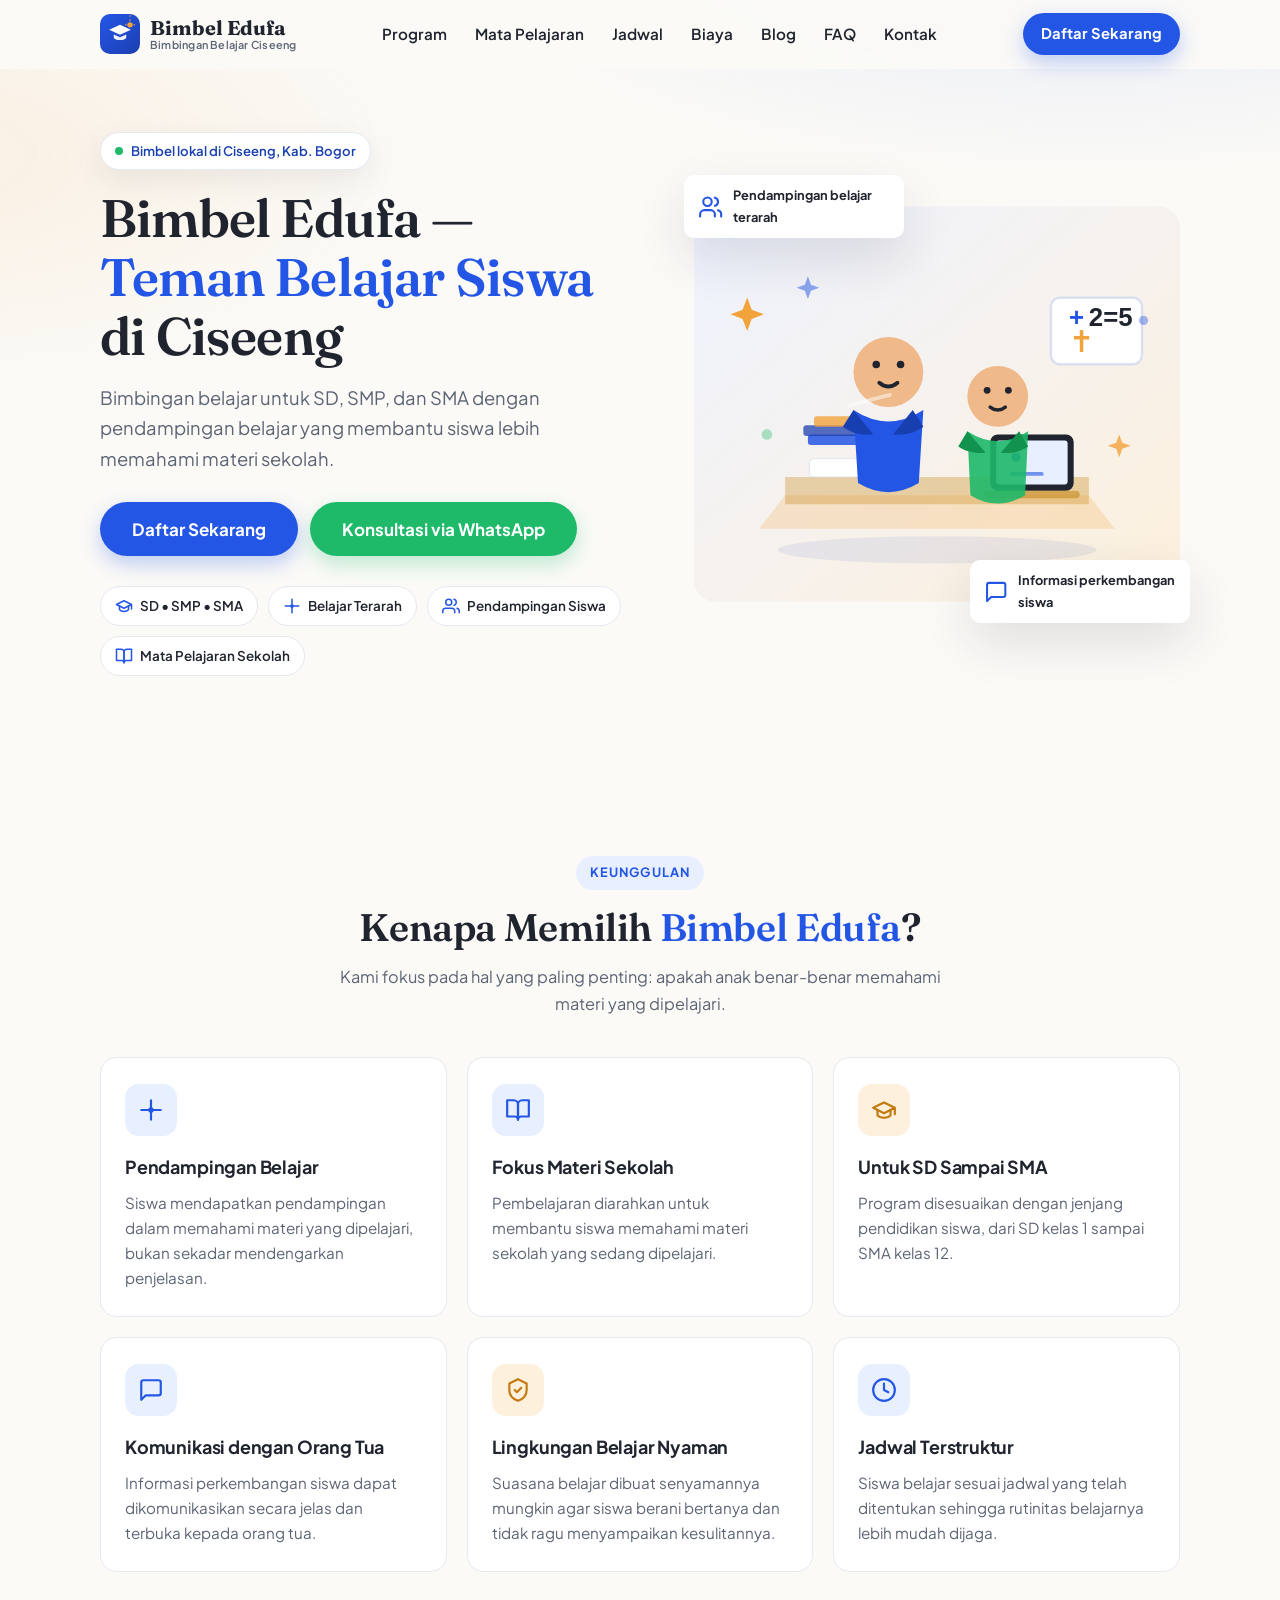
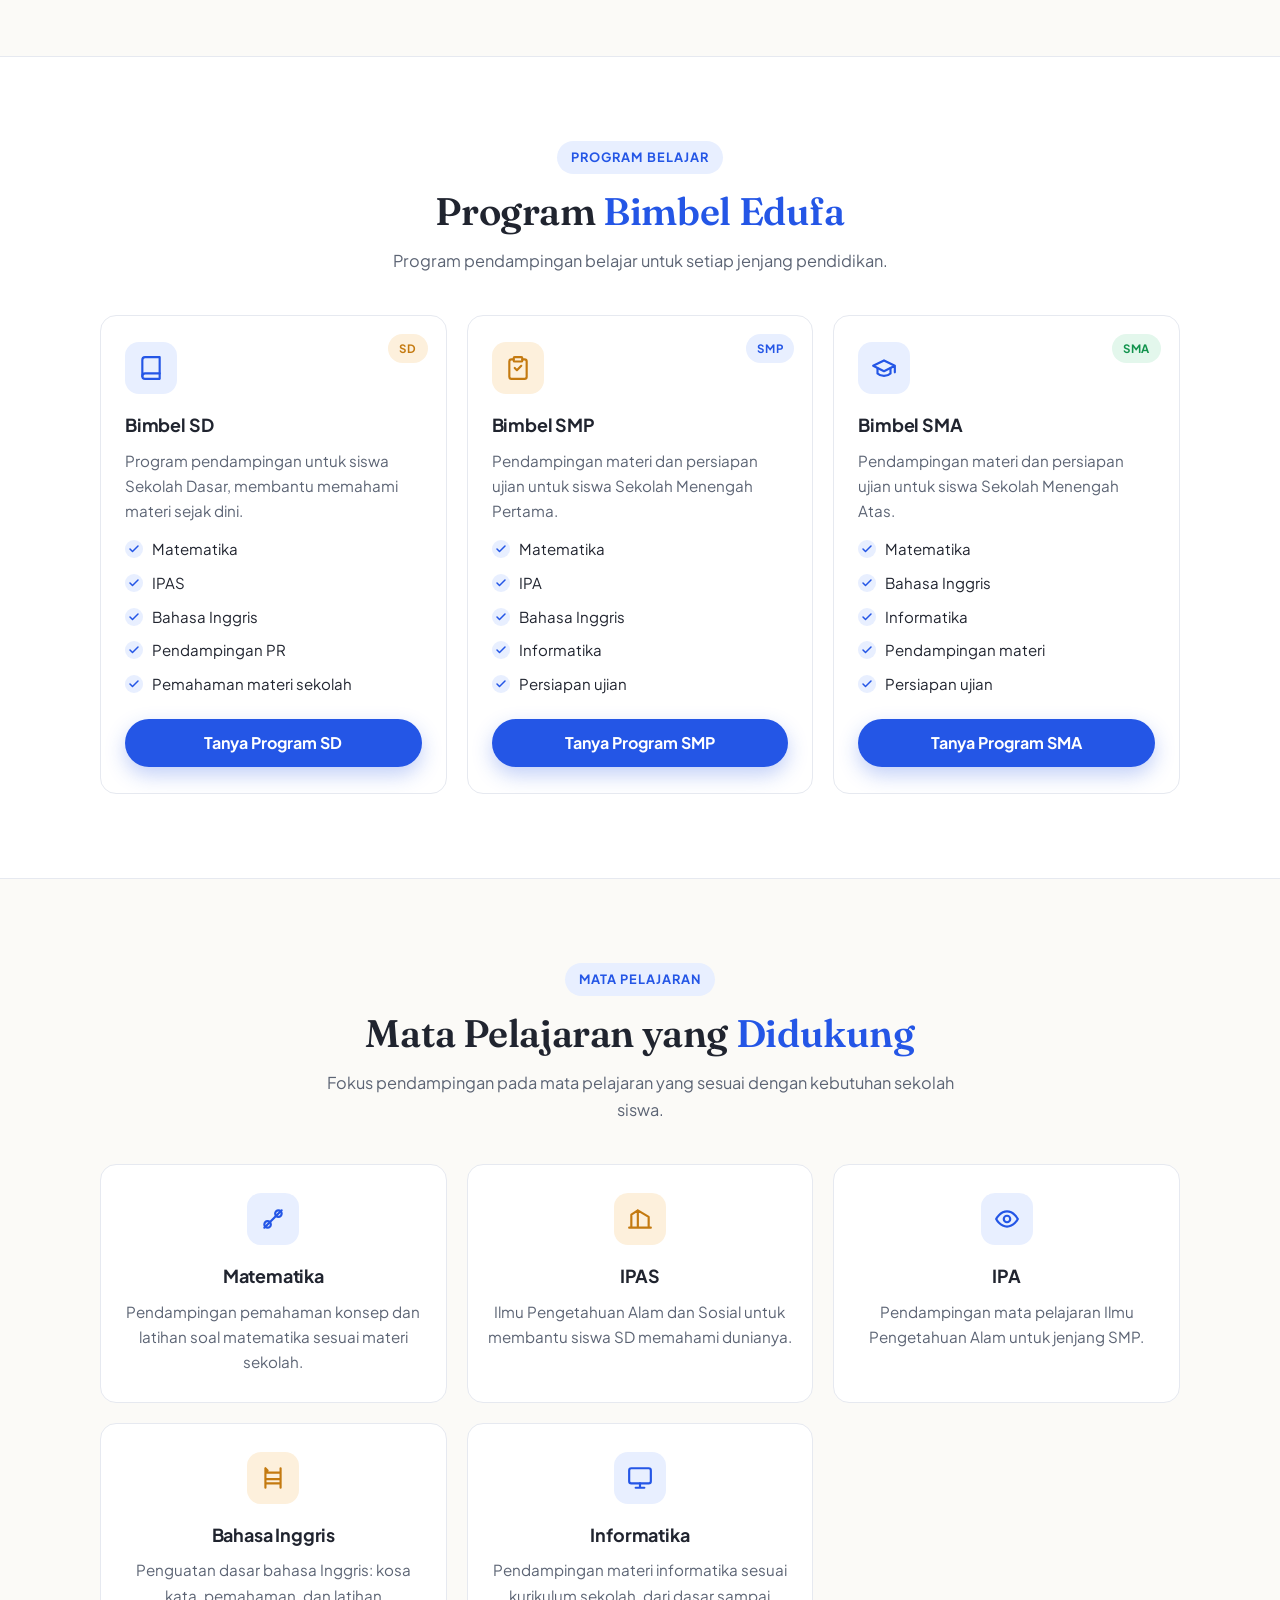
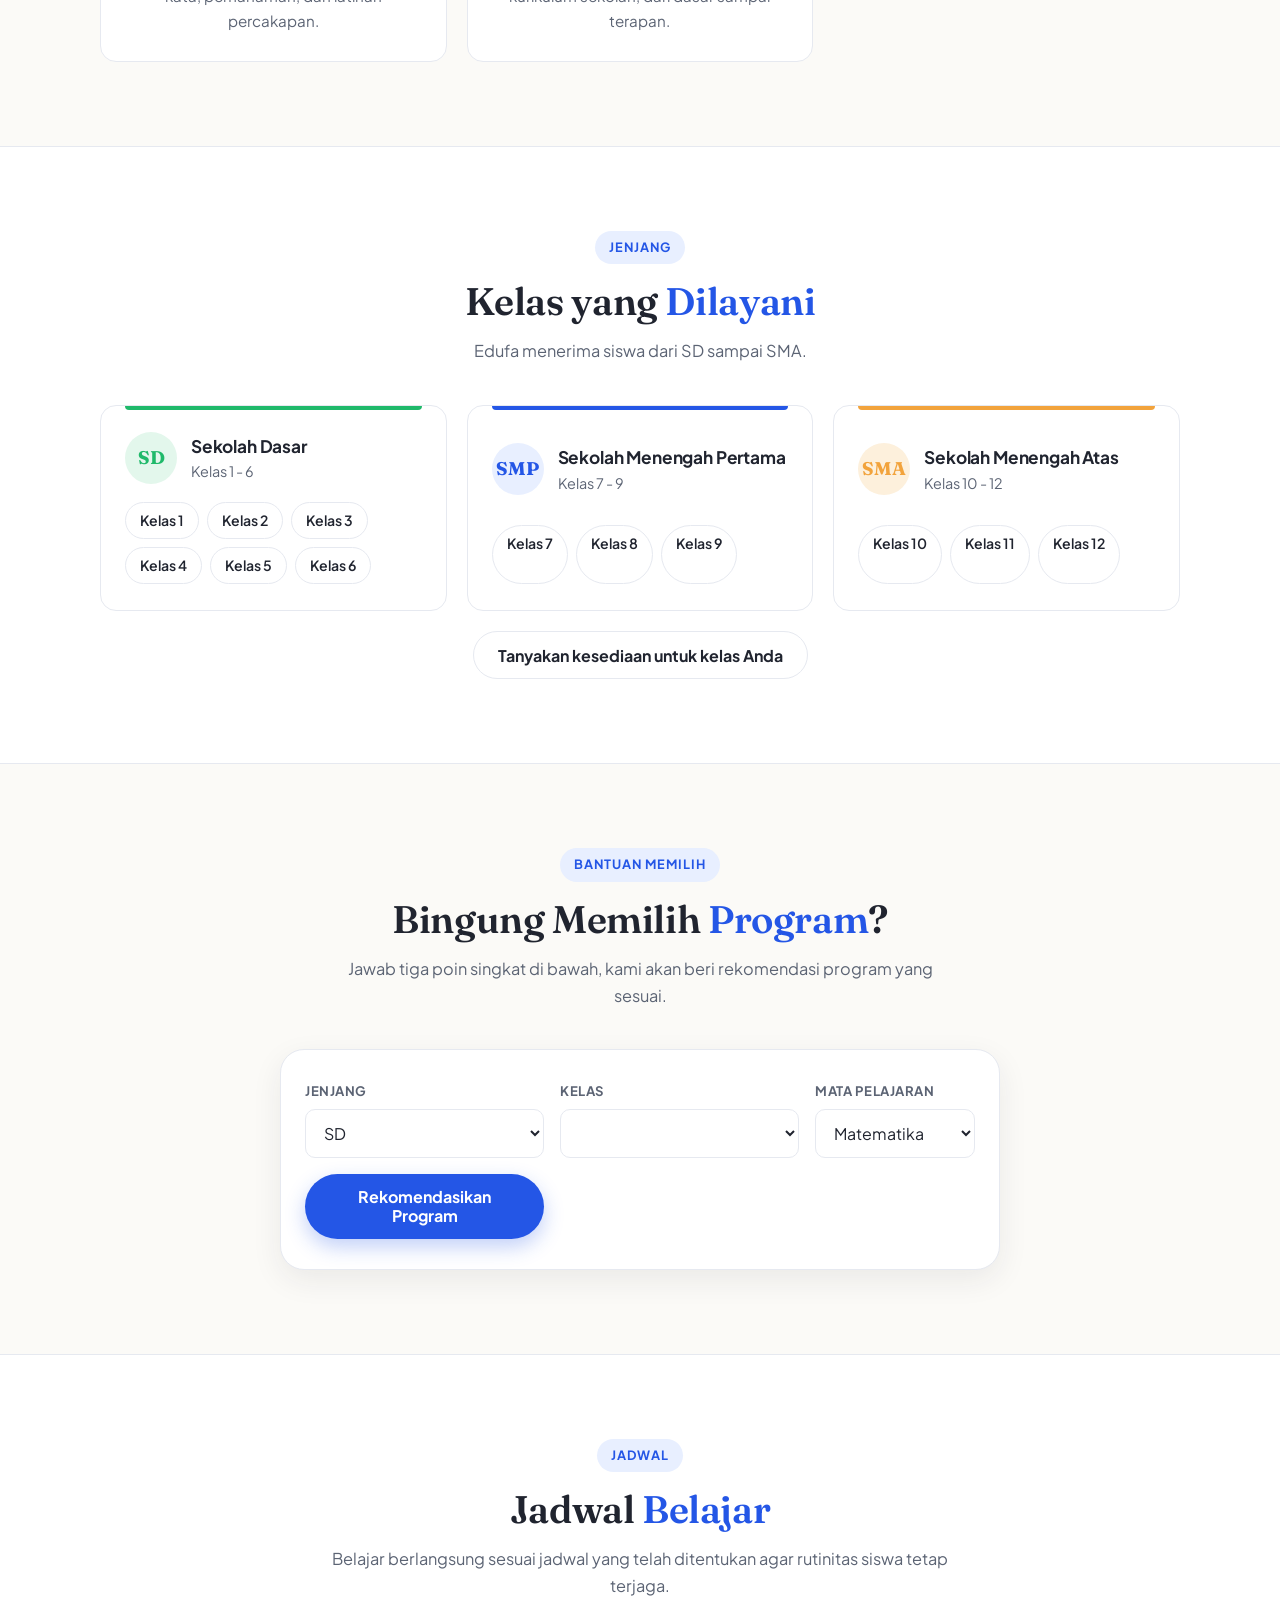
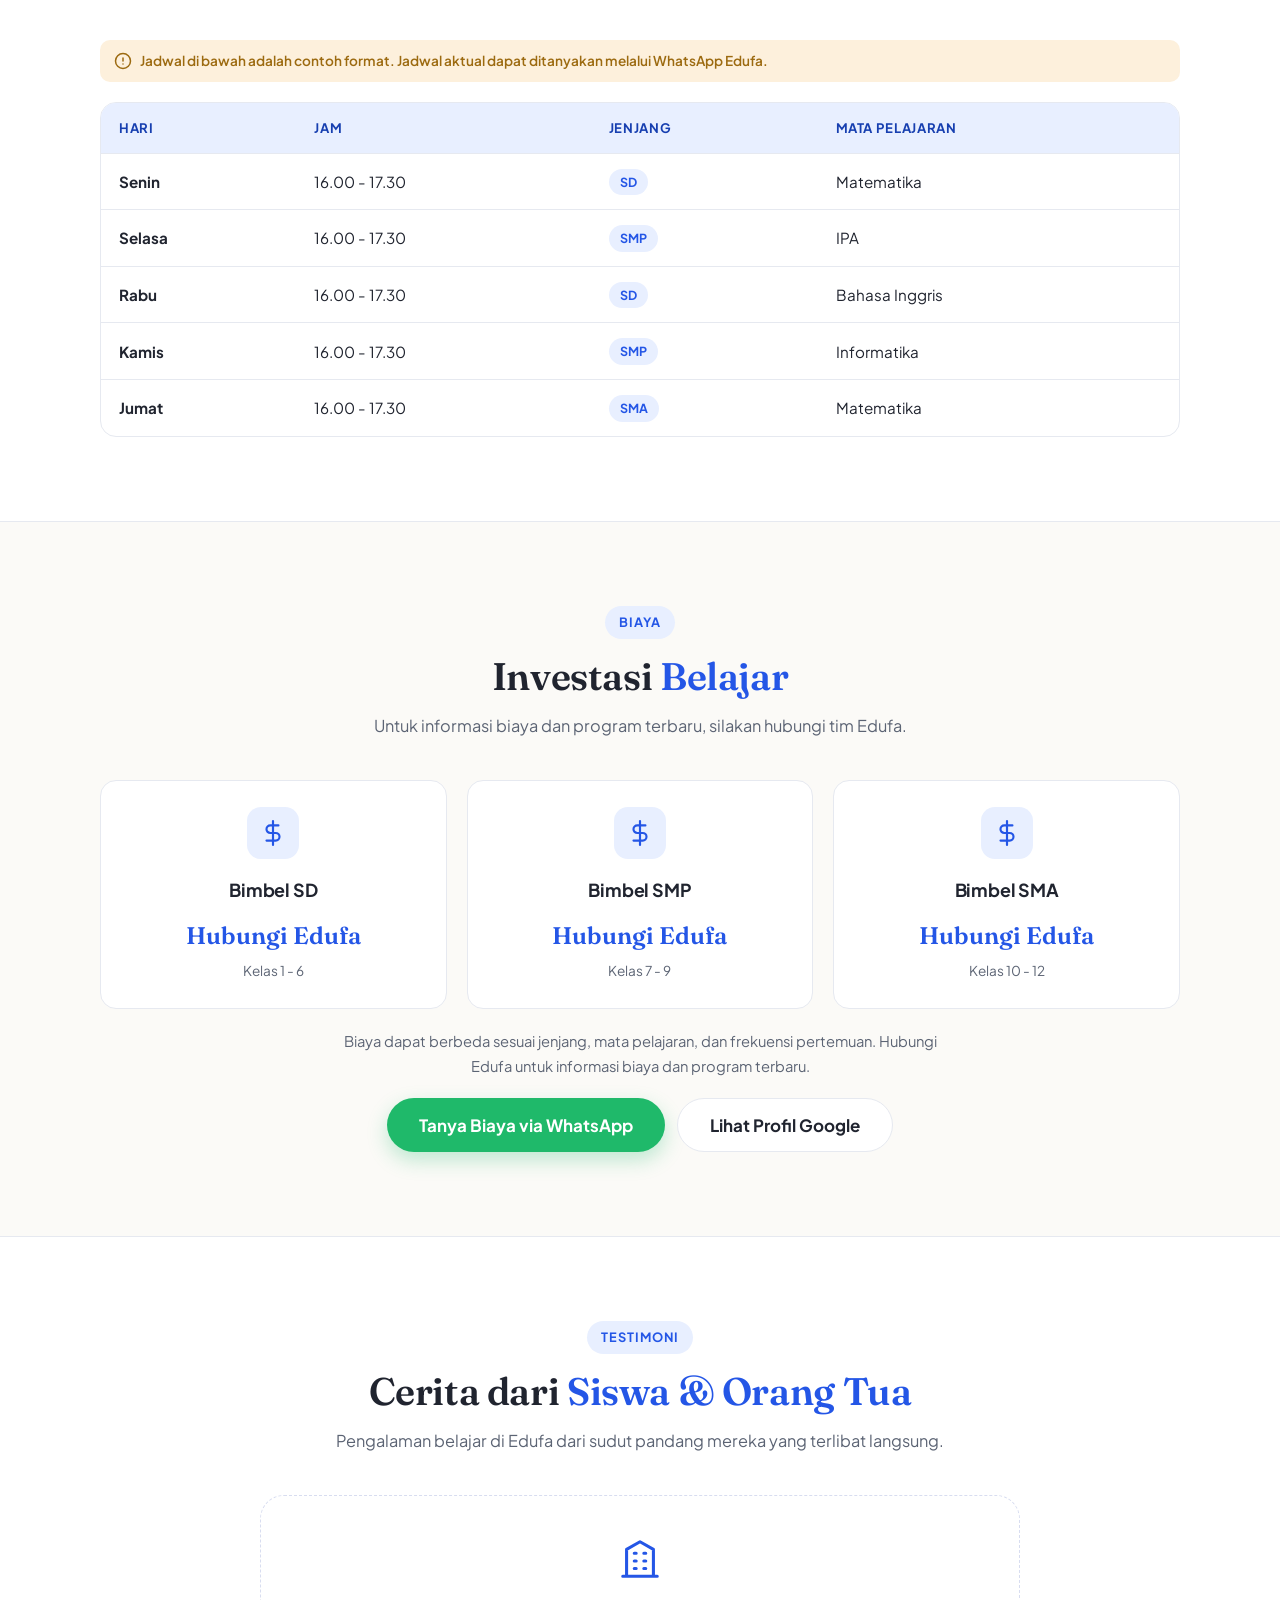
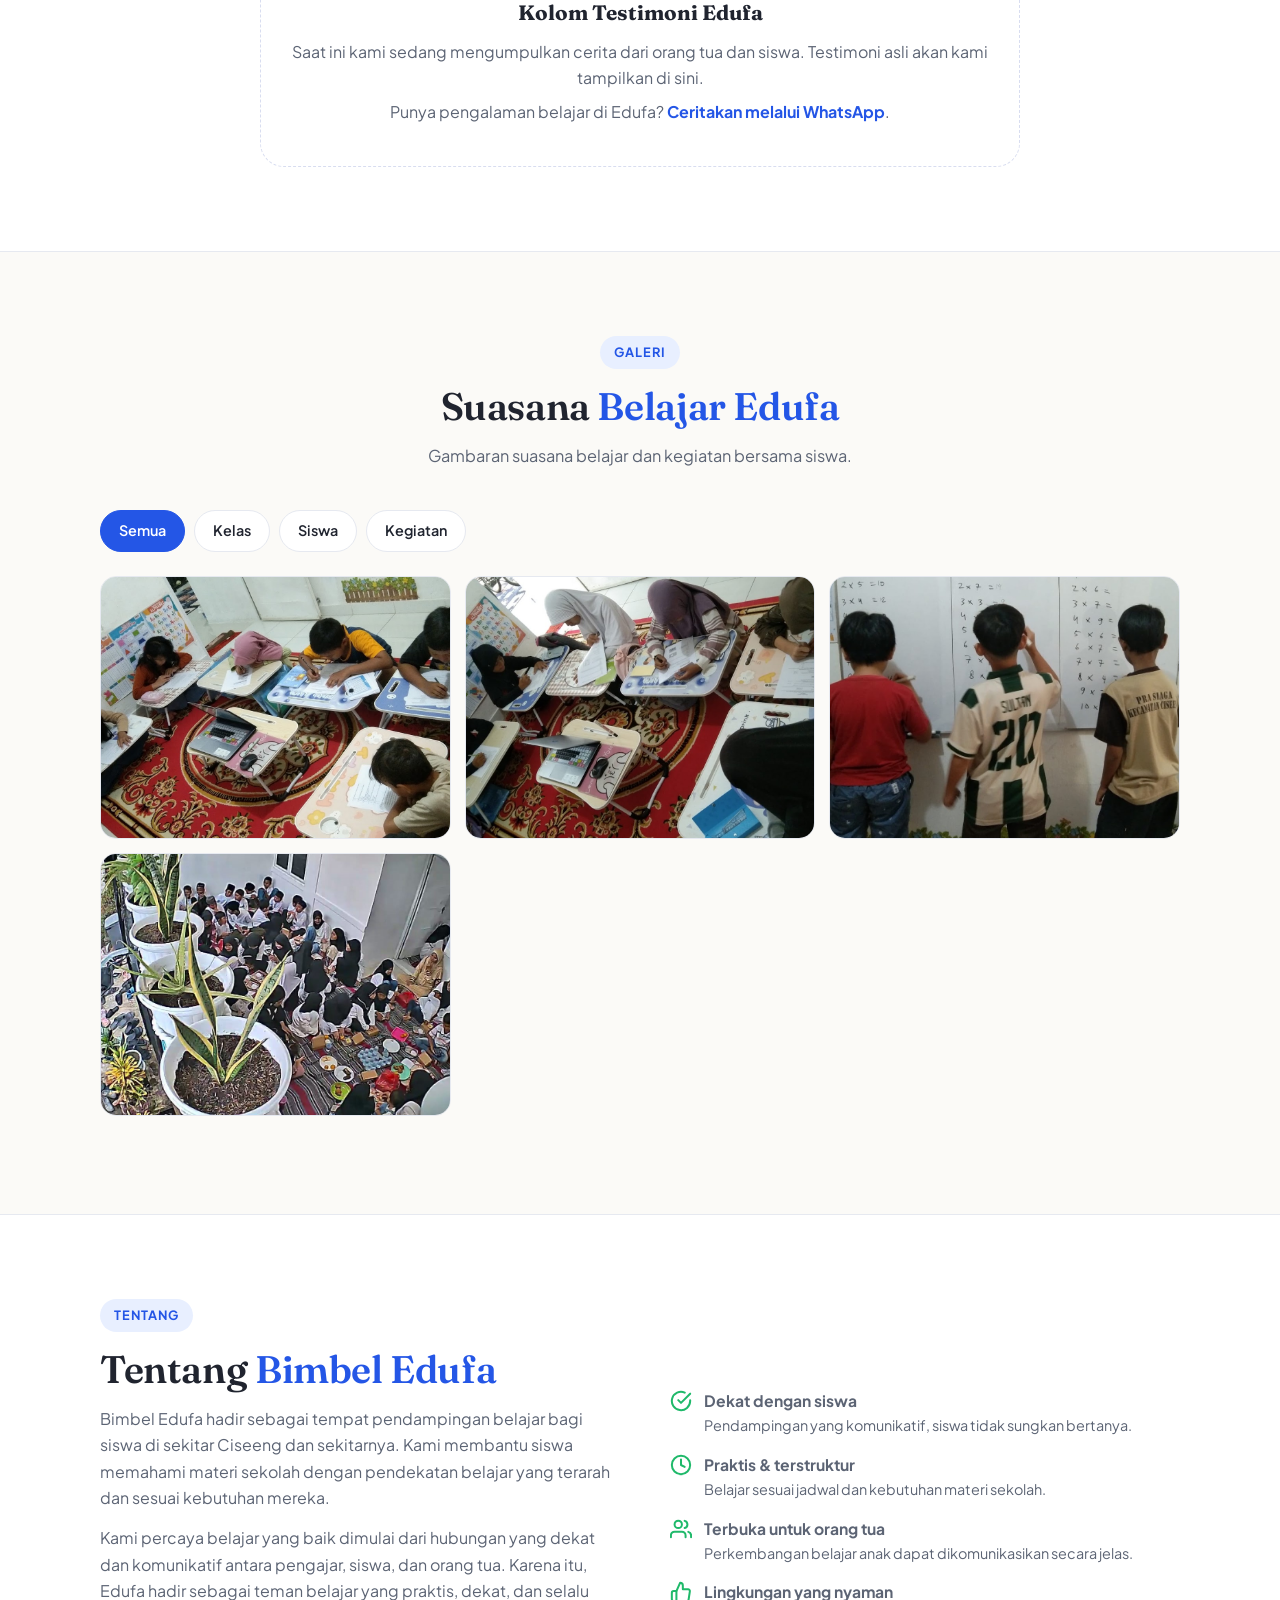
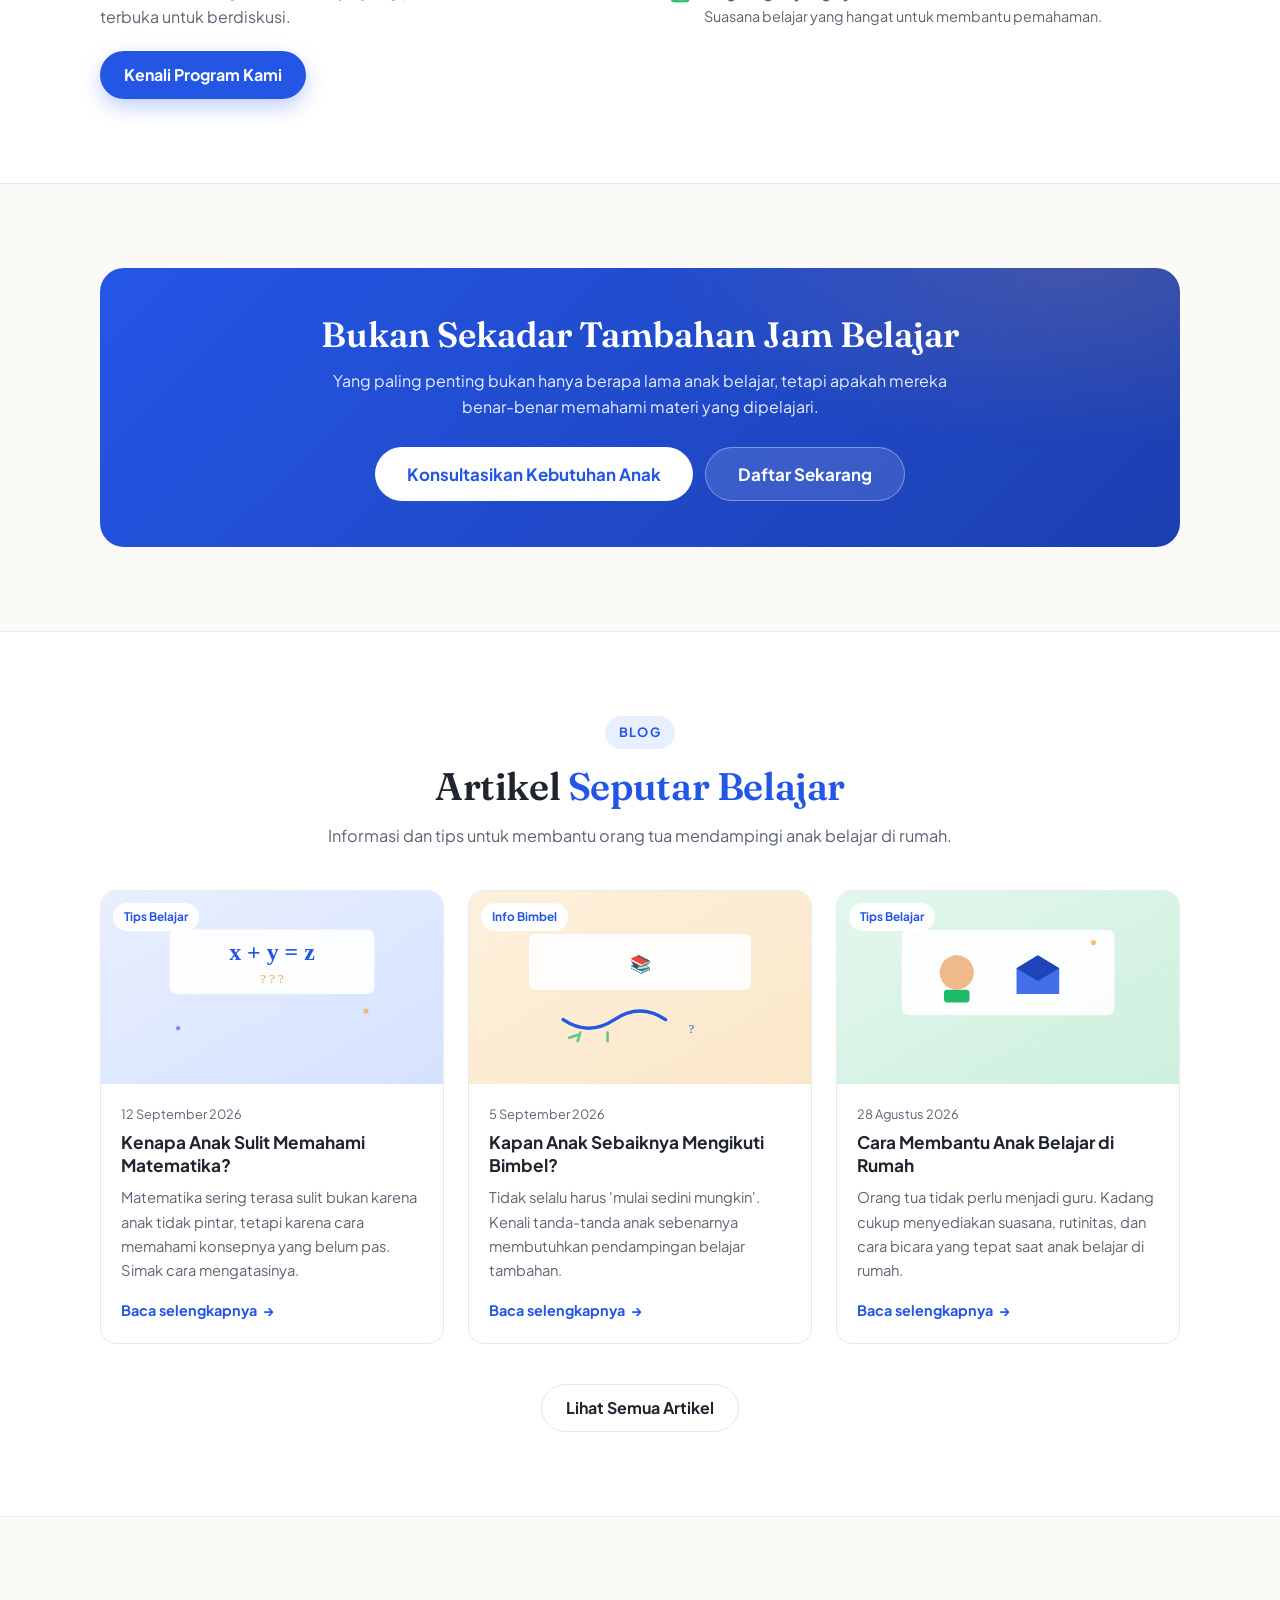
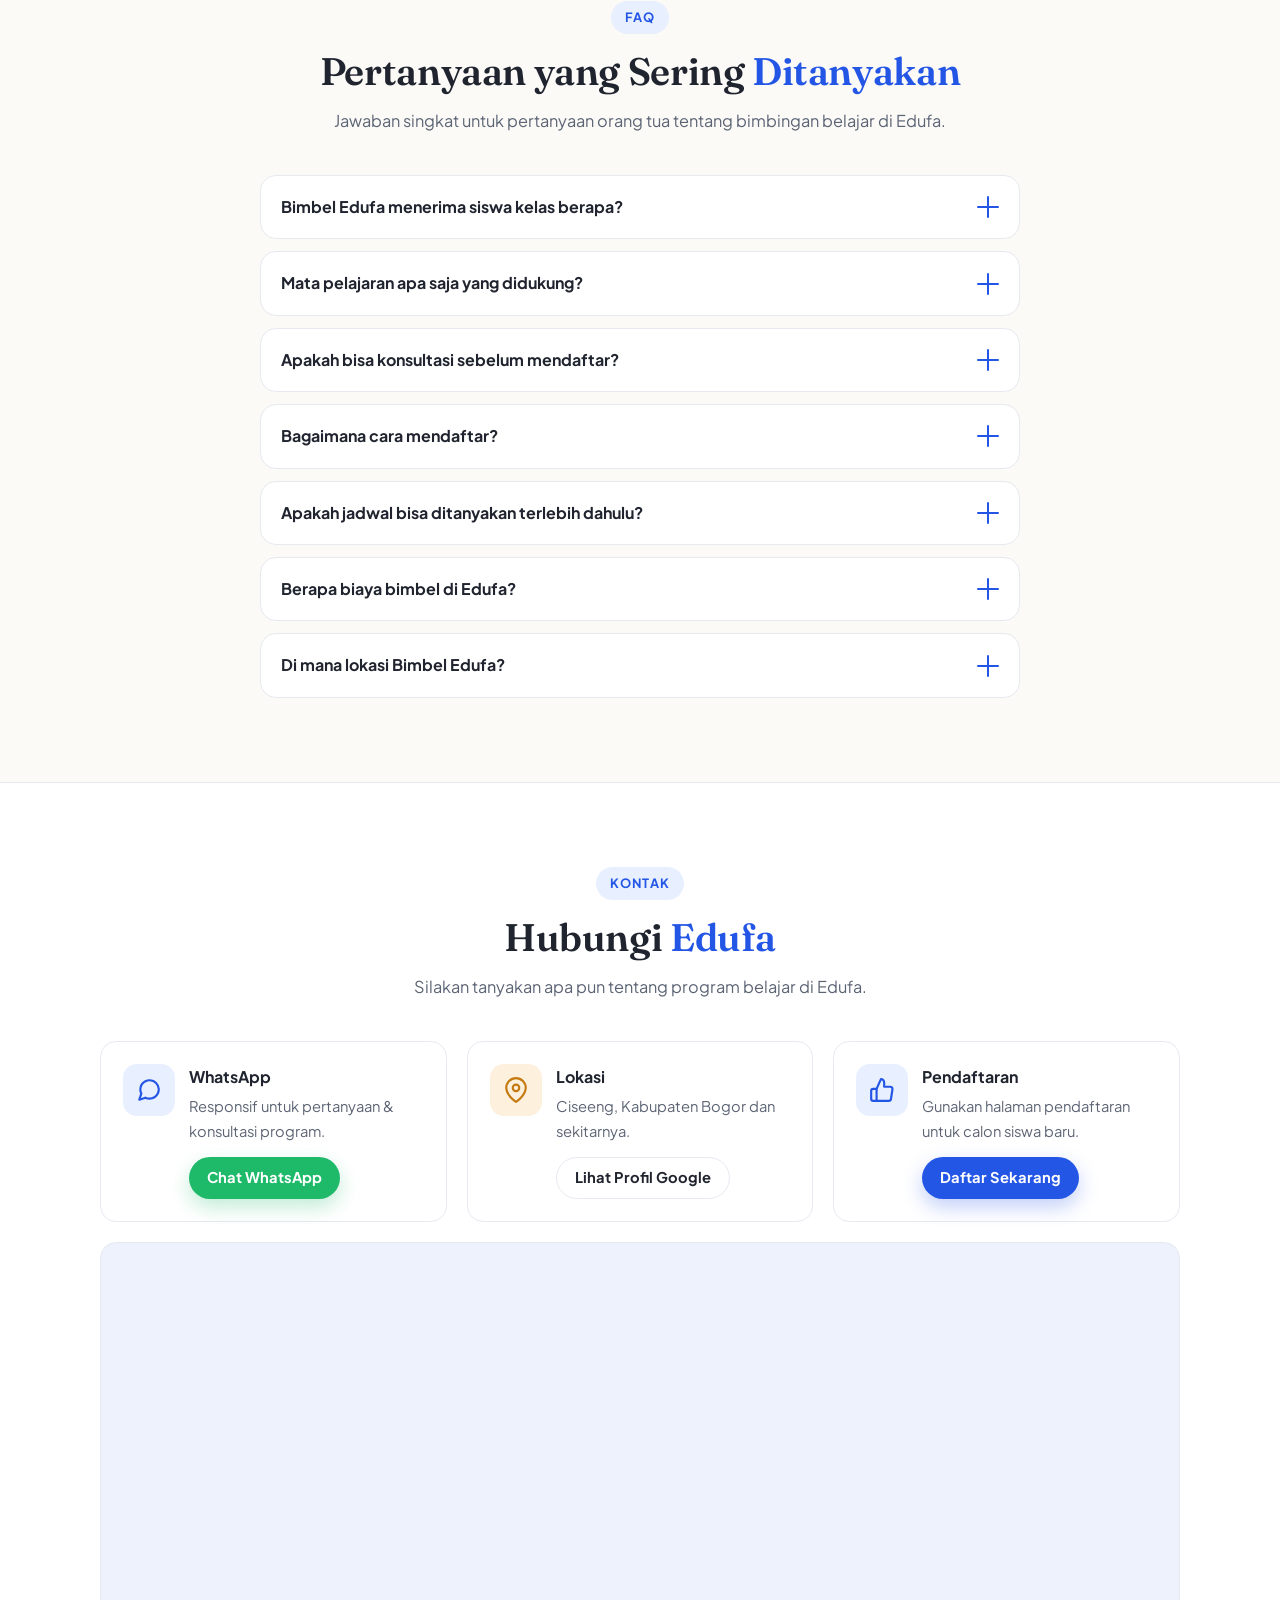
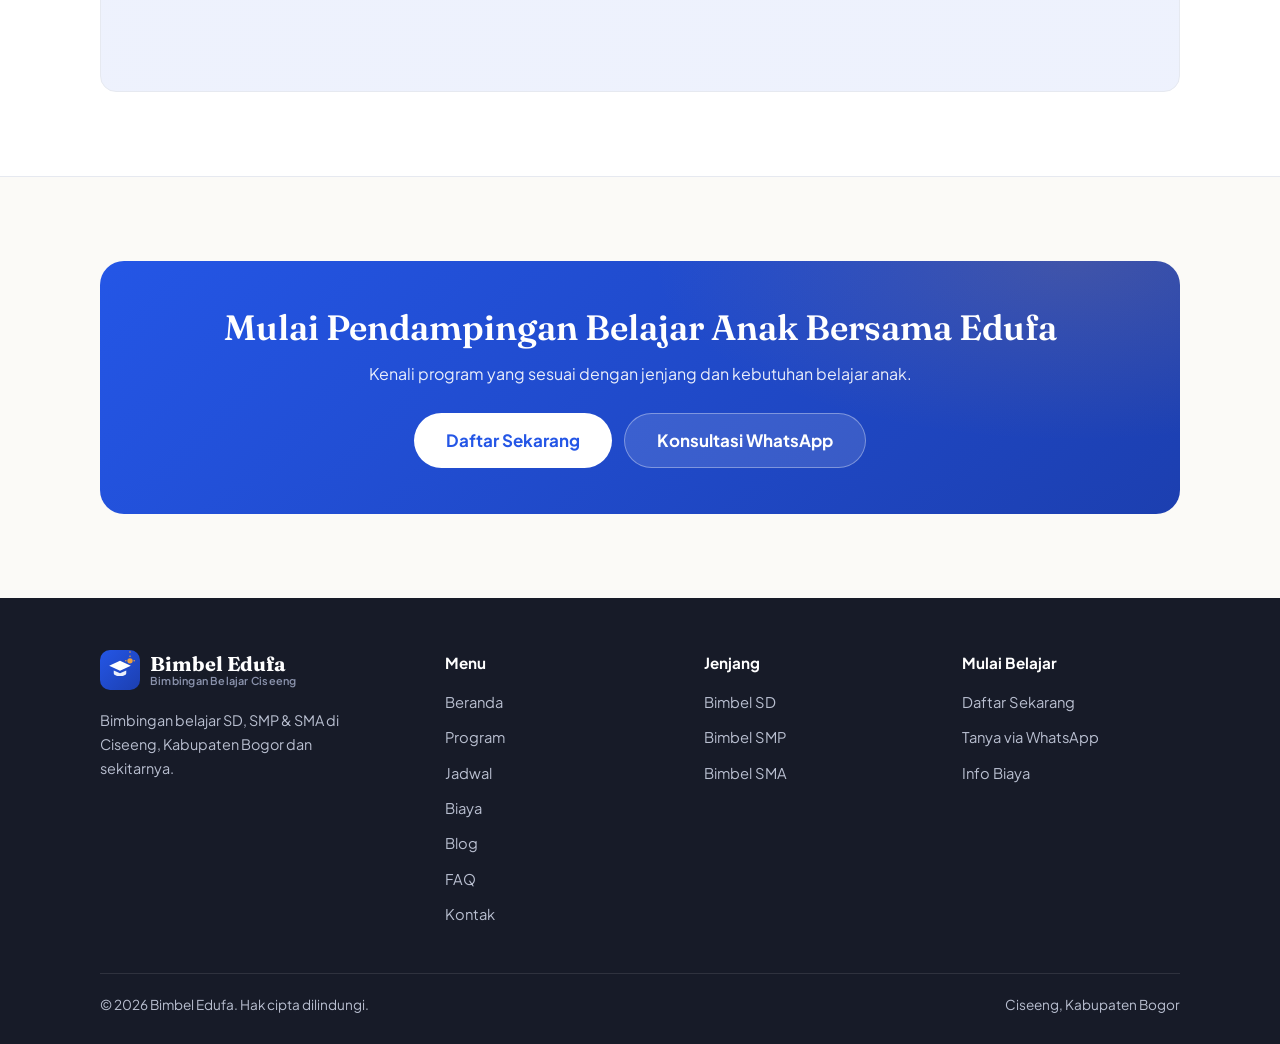
==== commit 29fec3f5: "Update index.html" ====
--- a/index.html
+++ b/index.html
@@ -429,7 +429,7 @@
 
       <div class="gallery-filters" id="galleryFilters"><!-- diisi oleh JS --></div>
       <div class="gallery-grid" id="galleryGrid"><!-- diisi oleh JS --></div>
-      <p class="gallery-note">Beberapa foto bersifat placeholder dan akan diganti dengan dokumentasi kegiatan asli Edufa.</p>
+      <p class="gallery-note"></p>
     </div>
   </section>
 
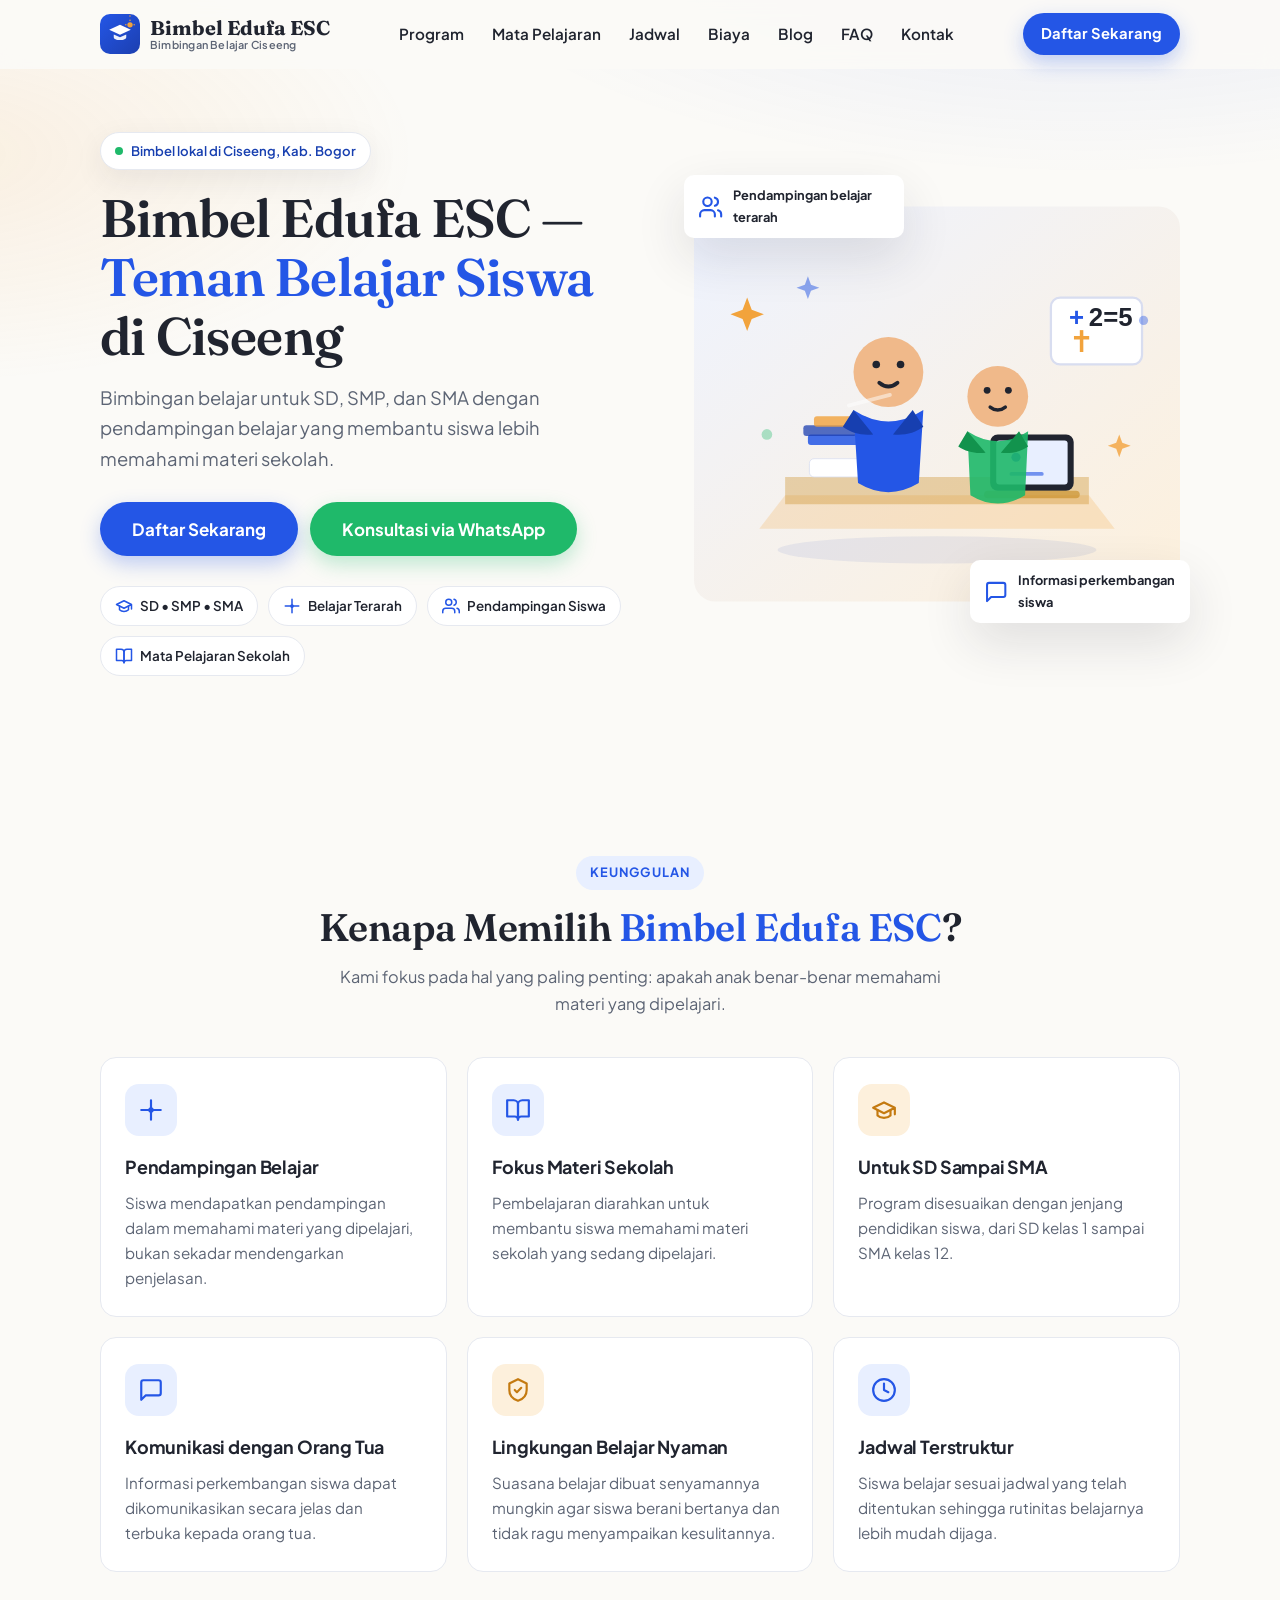
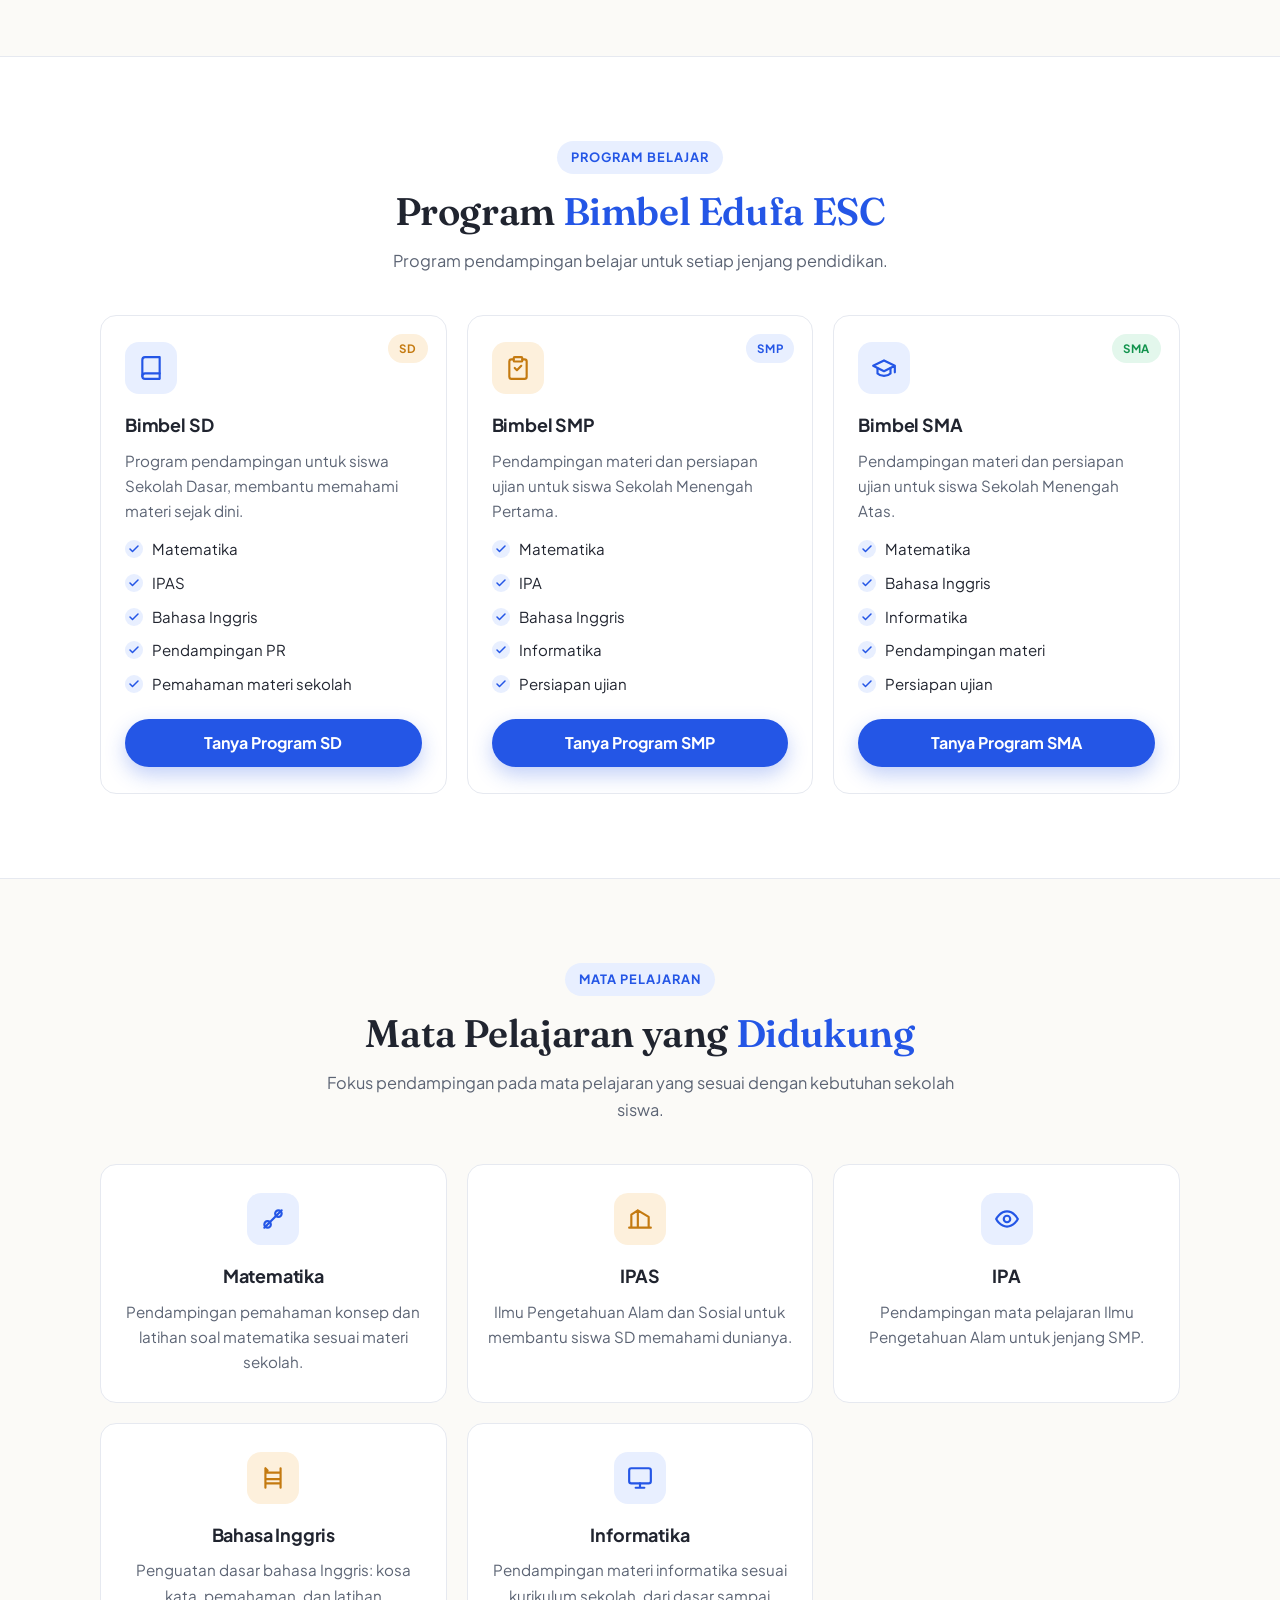
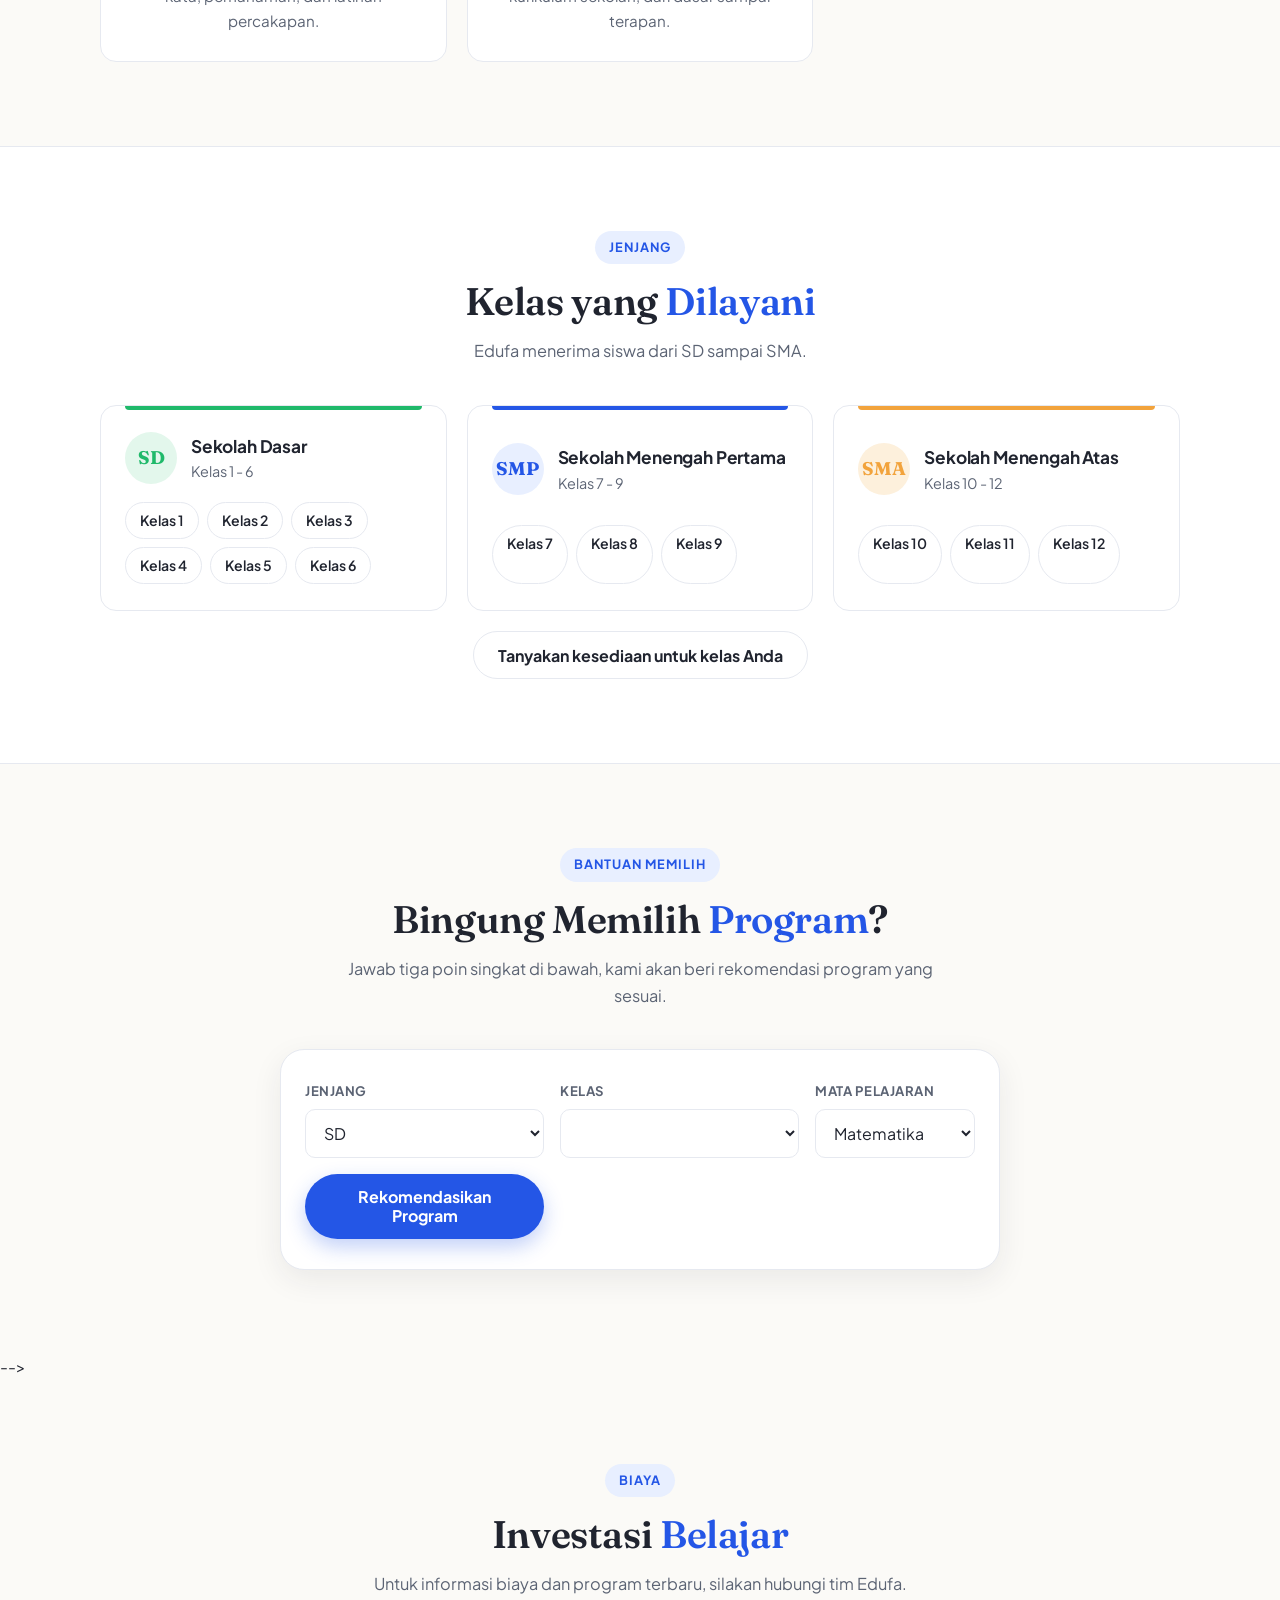
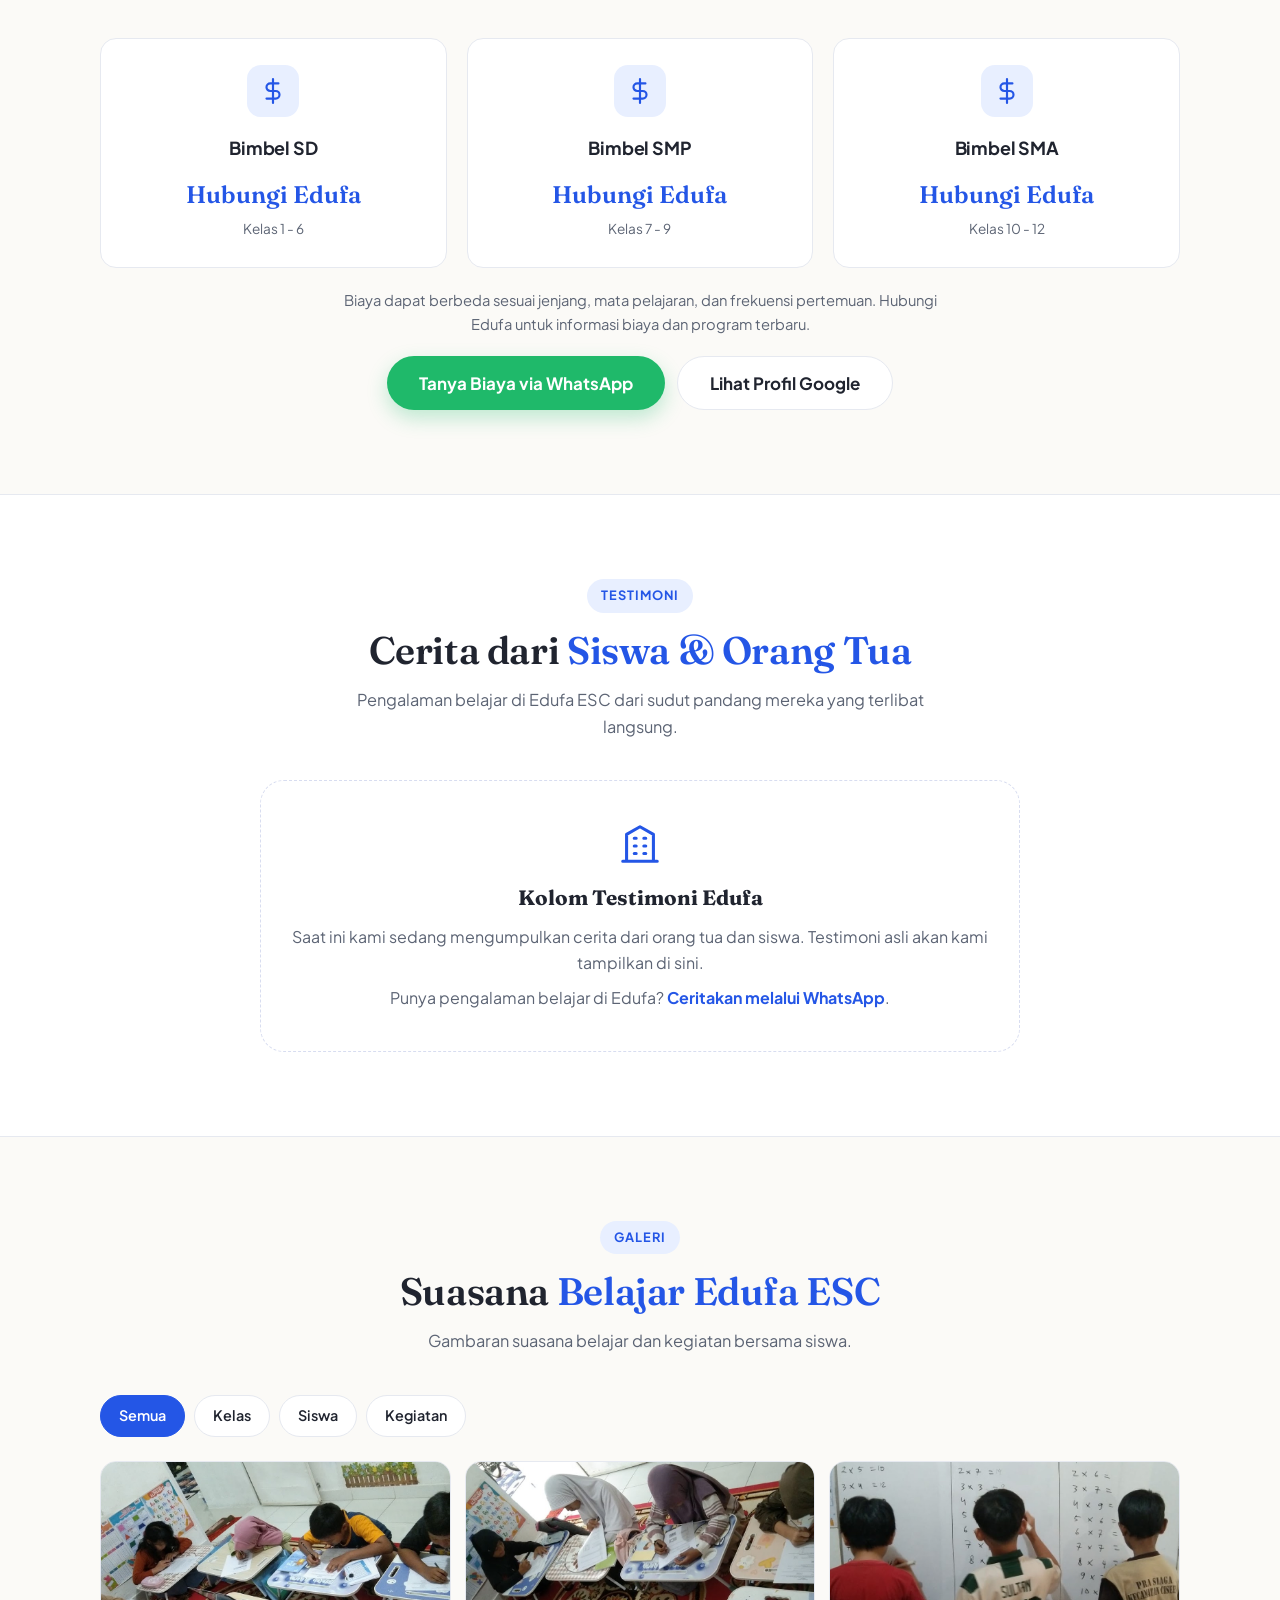
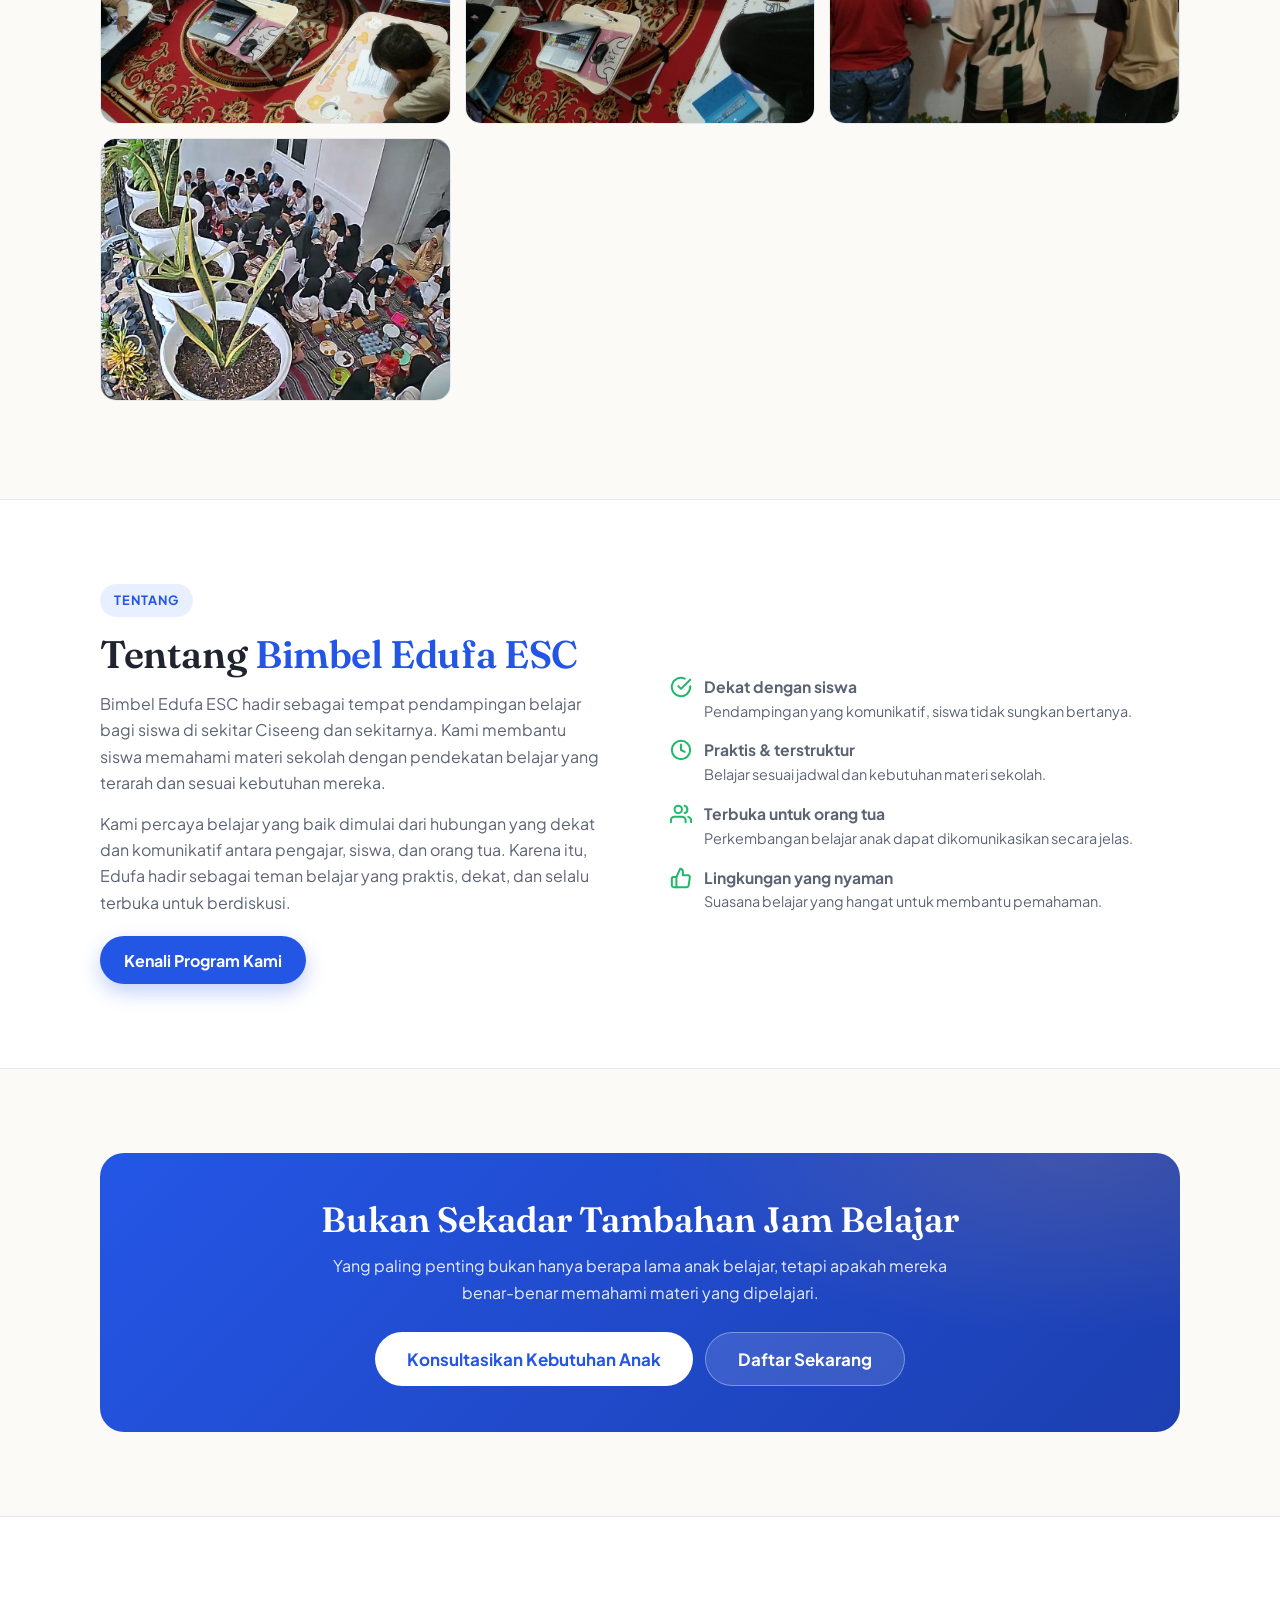
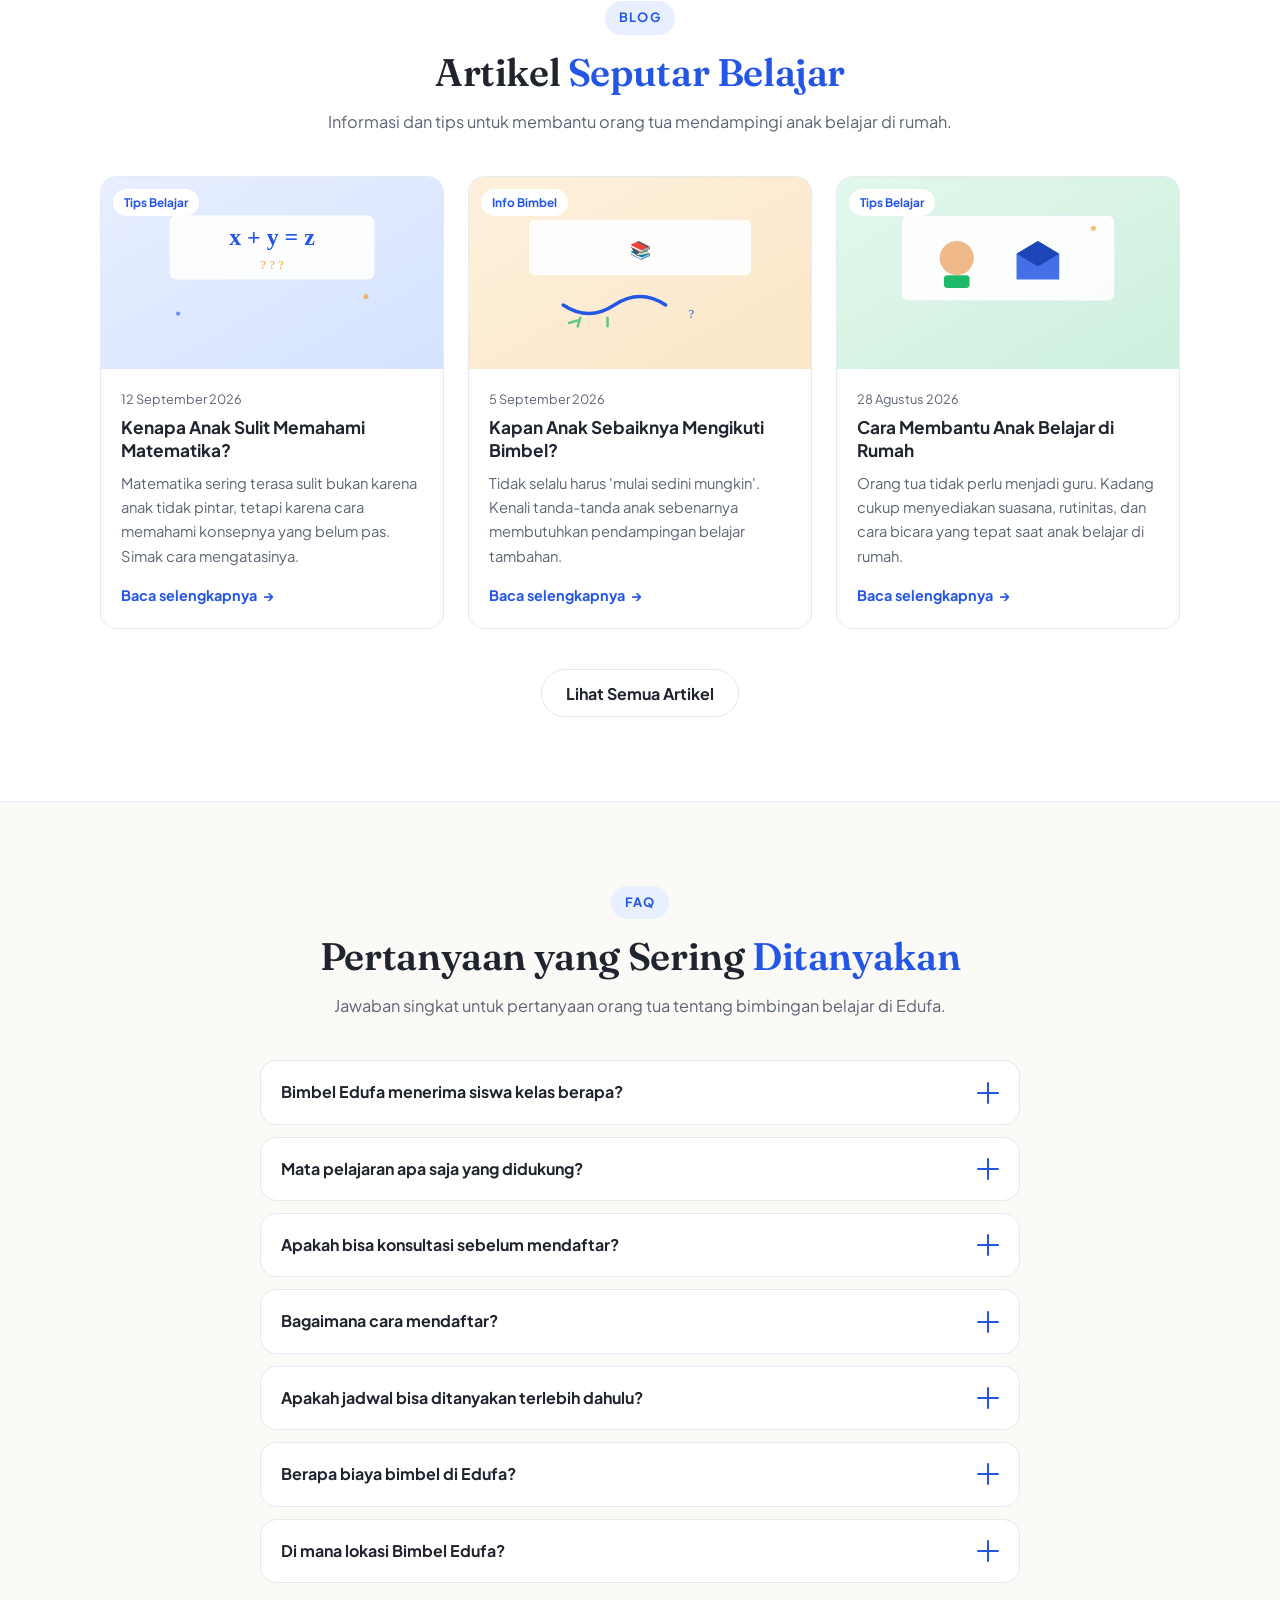
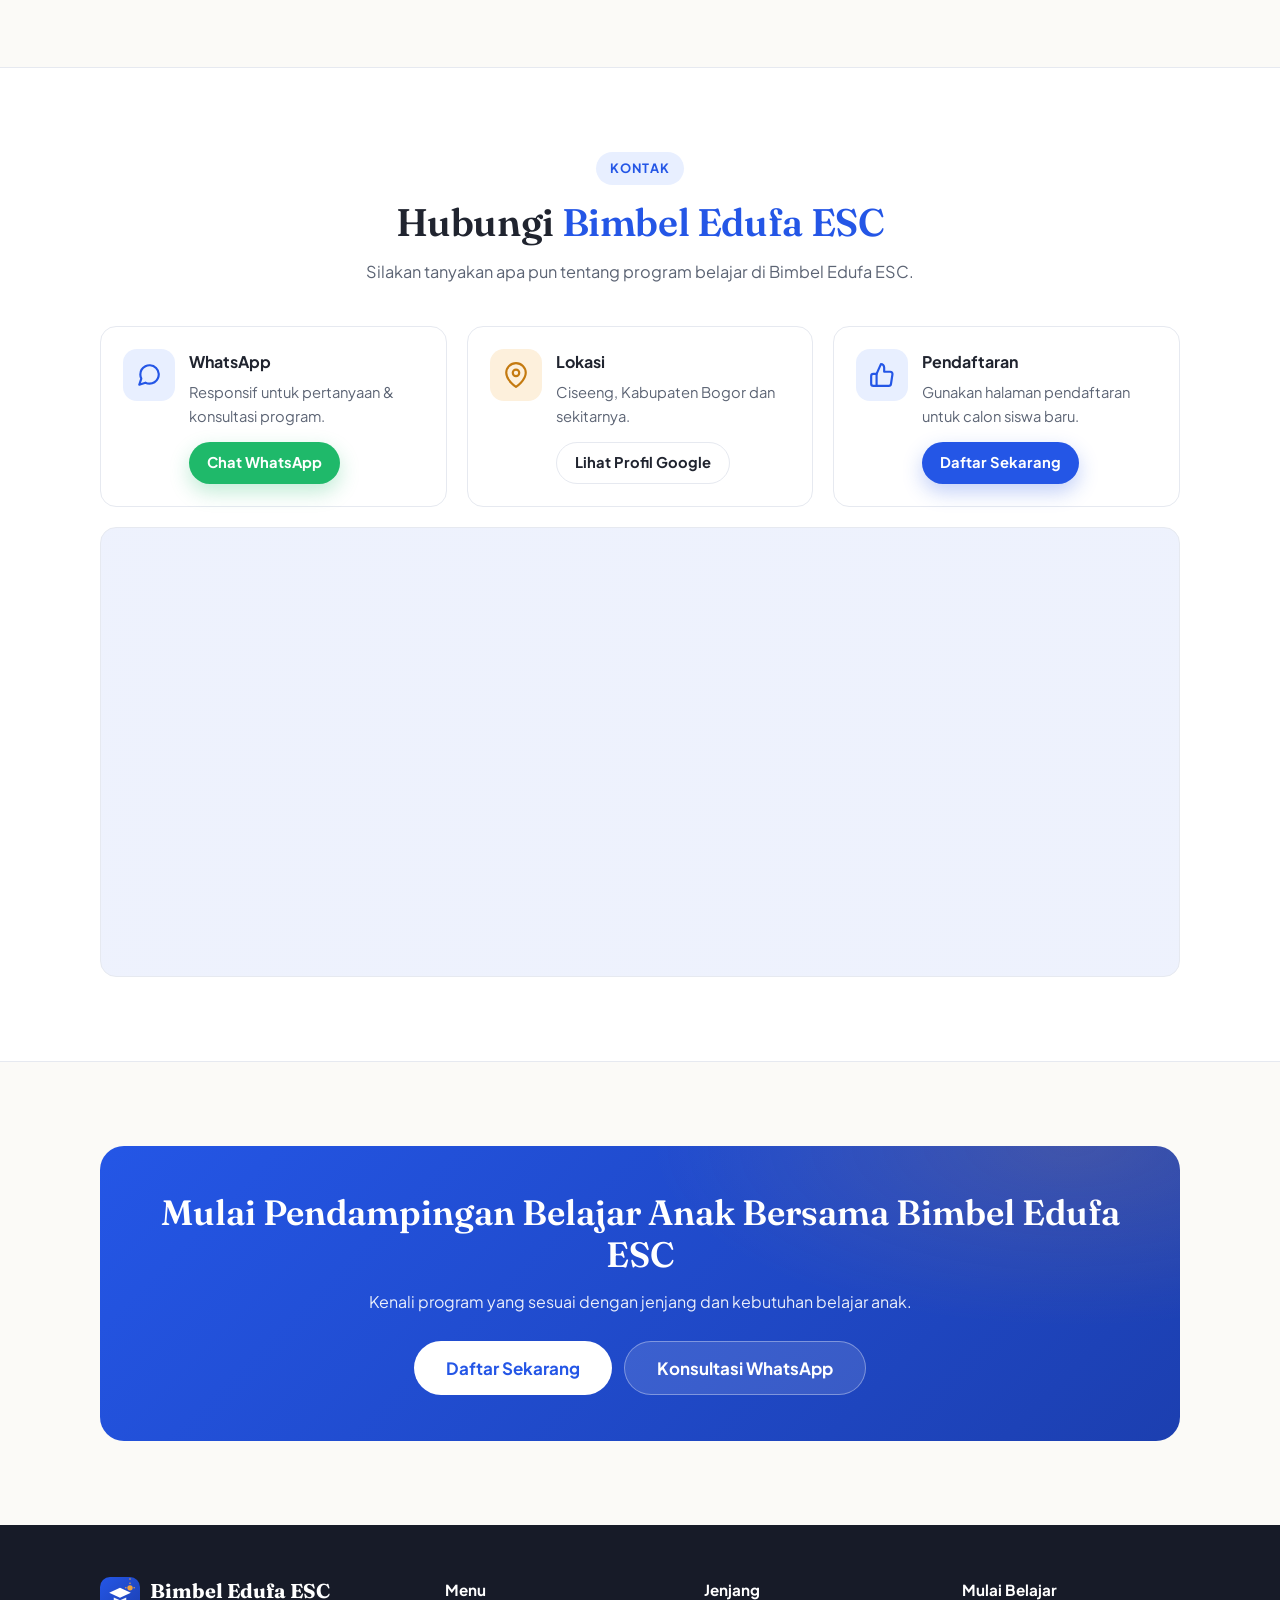
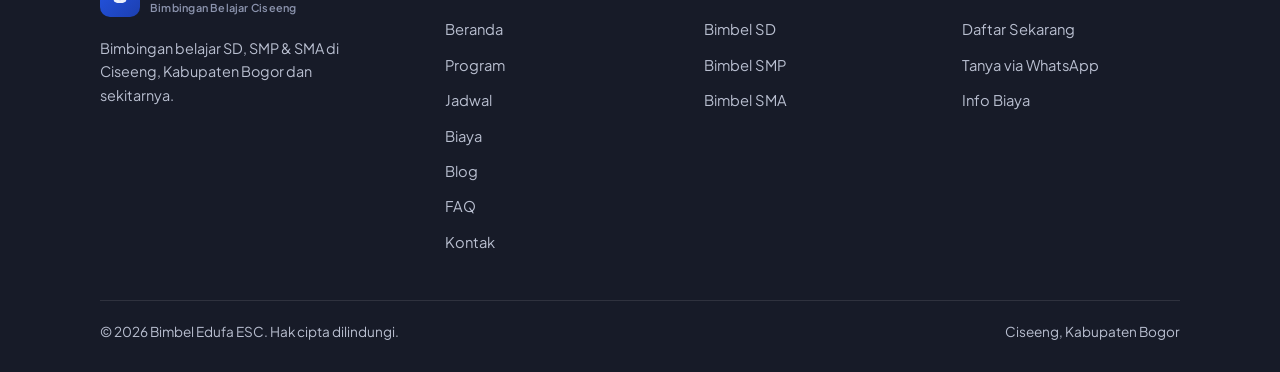
==== commit c3810cc0: "Update index.html" ====
--- a/index.html
+++ b/index.html
@@ -4,16 +4,16 @@
   <meta charset="UTF-8">
   <meta name="viewport" content="width=device-width, initial-scale=1.0">
 
-  <title>Bimbel Edufa | Bimbel SD, SMP &amp; SMA di Ciseeng</title>
-  <meta name="description" content="Bimbel Edufa membantu siswa SD, SMP, dan SMA memahami materi sekolah melalui pendampingan belajar yang terarah di Ciseeng, Kabupaten Bogor dan sekitarnya.">
+  <title>Bimbel Edufa ESC | Bimbel SD, SMP &amp; SMA di Ciseeng</title>
+  <meta name="description" content="Bimbel Edufa ESC membantu siswa SD, SMP, dan SMA memahami materi sekolah melalui pendampingan belajar yang terarah di Ciseeng, Kabupaten Bogor dan sekitarnya.">
   <meta name="keywords" content="bimbel Ciseeng, bimbel di Ciseeng, les Ciseeng, bimbel SD Ciseeng, bimbel SMP Ciseeng, bimbel SMA Ciseeng, les matematika Ciseeng, bimbel Kabupaten Bogor">
   <meta name="robots" content="index, follow">
   <link rel="canonical" href="https://bimbel-edufa.com/">
 
   <!-- Open Graph -->
   <meta property="og:type" content="website">
-  <meta property="og:site_name" content="Bimbel Edufa">
-  <meta property="og:title" content="Bimbel Edufa | Bimbel SD, SMP &amp; SMA di Ciseeng">
+  <meta property="og:site_name" content="Bimbel Edufa ESC">
+  <meta property="og:title" content="Bimbel Edufa ESC | Bimbel SD, SMP &amp; SMA di Ciseeng">
   <meta property="og:description" content="Bimbingan belajar untuk SD, SMP, dan SMA dengan pendampingan belajar yang membantu siswa lebih memahami materi sekolah di Ciseeng, Kabupaten Bogor.">
   <meta property="og:url" content="https://bimbel-edufa.com/">
   <meta property="og:image" content="https://bimbel-edufa.com/assets/og/og-image.svg">
@@ -21,7 +21,7 @@
 
   <!-- Twitter -->
   <meta name="twitter:card" content="summary_large_image">
-  <meta name="twitter:title" content="Bimbel Edufa | Bimbel SD, SMP &amp; SMA di Ciseeng">
+  <meta name="twitter:title" content="Bimbel Edufa ESC | Bimbel SD, SMP &amp; SMA di Ciseeng">
   <meta name="twitter:description" content="Pendampingan belajar terarah untuk siswa SD, SMP, dan SMA di Ciseeng, Kabupaten Bogor.">
   <meta name="twitter:image" content="https://bimbel-edufa.com/assets/og/og-image.svg">
 
@@ -40,7 +40,7 @@
   {
     "@context": "https://schema.org",
     "@type": "EducationalOrganization",
-    "name": "Bimbel Edufa",
+    "name": "Bimbel Edufa ESC",
     "url": "https://bimbel-edufa.com",
     "logo": "https://bimbel-edufa.com/assets/img/logo-edufa.svg",
     "description": "Bimbel Edufa adalah bimbingan belajar untuk siswa SD, SMP, dan SMA di Ciseeng, Kabupaten Bogor dan sekitarnya.",
@@ -57,7 +57,7 @@
   {
     "@context": "https://schema.org",
     "@type": "WebSite",
-    "name": "Bimbel Edufa",
+    "name": "Bimbel Edufa ESC",
     "url": "https://bimbel-edufa.com",
     "inLanguage": "id-ID"
   }
@@ -71,7 +71,7 @@
     <div class="container nav">
       <a class="brand" href="index.html" aria-label="Beranda Bimbel Edufa">
         <img class="brand-logo" src="assets/img/logo-edufa.svg" width="40" height="40" alt="Logo Bimbel Edufa">
-        <span class="brand-name">Bimbel Edufa<small>Bimbingan Belajar Ciseeng</small></span>
+        <span class="brand-name">Bimbel Edufa ESC<small>Bimbingan Belajar Ciseeng</small></span>
       </a>
 
       <nav class="nav-menu" id="navMenu" aria-label="Navigasi utama">
@@ -108,7 +108,7 @@
     <div class="container hero-grid">
       <div class="hero-copy">
         <span class="hero-eyebrow"><span class="dot" aria-hidden="true"></span> Bimbel lokal di Ciseeng, Kab. Bogor</span>
-        <h1>Bimbel Edufa — <span class="accent">Teman Belajar Siswa</span> di Ciseeng</h1>
+        <h1>Bimbel Edufa ESC — <span class="accent">Teman Belajar Siswa</span> di Ciseeng</h1>
         <p class="hero-sub">Bimbingan belajar untuk SD, SMP, dan SMA dengan pendampingan belajar yang membantu siswa lebih memahami materi sekolah.</p>
         <div class="hero-cta">
           <a class="btn btn-primary btn-lg" data-register>Daftar Sekarang</a>
@@ -123,7 +123,7 @@
       </div>
 
       <div class="hero-media reveal">
-        <img src="assets/img/hero-illustration.svg" width="640" height="520" alt="Ilustrasi suasana belajar di Bimbel Edufa" fetchpriority="high">
+        <img src="assets/img/hero-illustration.svg" width="640" height="520" alt="Ilustrasi suasana belajar di Bimbel Edufa ESC" fetchpriority="high">
         <div class="card-float f1">
           <svg viewBox="0 0 24 24" fill="none" stroke="currentColor" stroke-width="2" stroke-linecap="round" stroke-linejoin="round" aria-hidden="true"><path d="M16 21v-2a4 4 0 0 0-4-4H6a4 4 0 0 0-4 4v2"/><circle cx="9" cy="7" r="4"/><path d="M22 21v-2a4 4 0 0 0-3-3.87M16 3.13a4 4 0 0 1 0 7.75"/></svg>
           Pendampingan belajar terarah
@@ -141,7 +141,7 @@
     <div class="container">
       <div class="section-head text-center">
         <span class="section-tag">Keunggulan</span>
-        <h2 class="section-title">Kenapa Memilih <span class="accent">Bimbel Edufa</span>?</h2>
+        <h2 class="section-title">Kenapa Memilih <span class="accent">Bimbel Edufa ESC</span>?</h2>
         <p class="section-sub" style="margin-inline:auto">Kami fokus pada hal yang paling penting: apakah anak benar-benar memahami materi yang dipelajari.</p>
       </div>
 
@@ -202,7 +202,7 @@
     <div class="container">
       <div class="section-head text-center">
         <span class="section-tag">Program Belajar</span>
-        <h2 class="section-title">Program <span class="accent">Bimbel Edufa</span></h2>
+        <h2 class="section-title">Program <span class="accent">Bimbel Edufa ESC</span></h2>
         <p class="section-sub" style="margin-inline:auto">Program pendampingan belajar untuk setiap jenjang pendidikan.</p>
       </div>
 
@@ -375,7 +375,7 @@
   </section>
 
   <!-- ============ JADWAL ============ -->
-  <section id="jadwal" style="background:var(--bg-alt);border-block:1px solid var(--line)">
+  <!-- <section id="jadwal" style="background:var(--bg-alt);border-block:1px solid var(--line)">
     <div class="container">
       <div class="section-head text-center">
         <span class="section-tag">Jadwal</span>
@@ -385,7 +385,7 @@
 
       <div class="schedule-wrap" id="scheduleWrap"><!-- diisi oleh JS dari config.js --></div>
     </div>
-  </section>
+  </section> -->
 
   <!-- ============ BIAYA ============ -->
   <section id="biaya">
@@ -411,7 +411,7 @@
       <div class="section-head text-center">
         <span class="section-tag">Testimoni</span>
         <h2 class="section-title">Cerita dari <span class="accent">Siswa &amp; Orang Tua</span></h2>
-        <p class="section-sub" style="margin-inline:auto">Pengalaman belajar di Edufa dari sudut pandang mereka yang terlibat langsung.</p>
+        <p class="section-sub" style="margin-inline:auto">Pengalaman belajar di Edufa ESC dari sudut pandang mereka yang terlibat langsung.</p>
       </div>
 
       <div id="testiWrap" style="max-width:760px;margin-inline:auto"><!-- diisi oleh JS --></div>
@@ -423,7 +423,7 @@
     <div class="container">
       <div class="section-head text-center">
         <span class="section-tag">Galeri</span>
-        <h2 class="section-title">Suasana <span class="accent">Belajar Edufa</span></h2>
+        <h2 class="section-title">Suasana <span class="accent">Belajar Edufa ESC</span></h2>
         <p class="section-sub" style="margin-inline:auto">Gambaran suasana belajar dan kegiatan bersama siswa.</p>
       </div>
 
@@ -438,8 +438,8 @@
     <div class="container about-grid">
       <div class="reveal">
         <span class="section-tag">Tentang</span>
-        <h2 class="section-title">Tentang <span class="accent">Bimbel Edufa</span></h2>
-        <p style="color:var(--muted);margin-bottom:14px">Bimbel Edufa hadir sebagai tempat pendampingan belajar bagi siswa di sekitar Ciseeng dan sekitarnya. Kami membantu siswa memahami materi sekolah dengan pendekatan belajar yang terarah dan sesuai kebutuhan mereka.</p>
+        <h2 class="section-title">Tentang <span class="accent">Bimbel Edufa ESC</span></h2>
+        <p style="color:var(--muted);margin-bottom:14px">Bimbel Edufa ESC hadir sebagai tempat pendampingan belajar bagi siswa di sekitar Ciseeng dan sekitarnya. Kami membantu siswa memahami materi sekolah dengan pendekatan belajar yang terarah dan sesuai kebutuhan mereka.</p>
         <p style="color:var(--muted)">Kami percaya belajar yang baik dimulai dari hubungan yang dekat dan komunikatif antara pengajar, siswa, dan orang tua. Karena itu, Edufa hadir sebagai teman belajar yang praktis, dekat, dan selalu terbuka untuk berdiskusi.</p>
         <a class="btn btn-primary mt-20" data-wa="parent">Kenali Program Kami</a>
       </div>
@@ -544,8 +544,8 @@
     <div class="container">
       <div class="section-head text-center">
         <span class="section-tag">Kontak</span>
-        <h2 class="section-title">Hubungi <span class="accent">Edufa</span></h2>
-        <p class="section-sub" style="margin-inline:auto">Silakan tanyakan apa pun tentang program belajar di Edufa.</p>
+        <h2 class="section-title">Hubungi <span class="accent">Bimbel Edufa ESC</span></h2>
+        <p class="section-sub" style="margin-inline:auto">Silakan tanyakan apa pun tentang program belajar di Bimbel Edufa ESC.</p>
       </div>
 
       <div class="contact-grid">
@@ -583,9 +583,9 @@
         </div>
       </div>
 
-      <!-- <div class="map-placeholder mt-20 reveal" role="img" aria-label="Peta lokasi Bimbel Edufa - placeholder">
+      <!-- <div class="map-placeholder mt-20 reveal" role="img" aria-label="Peta lokasi Bimbel Edufa ESC - placeholder">
         <svg viewBox="0 0 24 24" fill="none" stroke="currentColor" stroke-width="1.8" stroke-linecap="round" stroke-linejoin="round" aria-hidden="true"><path d="M21 10c0 7-9 13-9 13s-9-6-9-13a9 9 0 0 1 18 0z"/><circle cx="12" cy="10" r="3"/></svg>
-        <strong>Lokasi Bimbel Edufa</strong>
+        <strong>Lokasi Bimbel Edufa ESC</strong>
         <span>Ciseeng, Kabupaten Bogor</span>
         <small>Peta akan ditautkan setelah titik lokasi dikonfirmasi.</small>
       </div> -->
@@ -609,7 +609,7 @@
   <section id="daftar">
     <div class="container">
       <div class="cta-block reveal">
-        <h2>Mulai Pendampingan Belajar Anak Bersama Edufa</h2>
+        <h2>Mulai Pendampingan Belajar Anak Bersama Bimbel Edufa ESC</h2>
         <p>Kenali program yang sesuai dengan jenjang dan kebutuhan belajar anak.</p>
         <div class="cta-actions">
           <a class="btn btn-primary btn-lg" data-register>Daftar Sekarang</a>
@@ -626,9 +626,9 @@
     <div class="container">
       <div class="footer-grid">
         <div class="footer-brand">
-          <a class="brand" href="index.html" aria-label="Beranda Bimbel Edufa">
-            <img class="brand-logo" src="assets/img/logo-edufa.svg" width="40" height="40" alt="Logo Bimbel Edufa">
-            <span class="brand-name">Bimbel Edufa<small style="color:#8b93ad">Bimbingan Belajar Ciseeng</small></span>
+          <a class="brand" href="index.html" aria-label="Beranda Bimbel Edufa ESC">
+            <img class="brand-logo" src="assets/img/logo-edufa.svg" width="40" height="40" alt="Logo Bimbel Edufa ESC">
+            <span class="brand-name">Bimbel Edufa ESC<small style="color:#8b93ad">Bimbingan Belajar Ciseeng</small></span>
           </a>
           <p>Bimbingan belajar SD, SMP &amp; SMA di Ciseeng, Kabupaten Bogor dan sekitarnya.</p>
         </div>
@@ -666,7 +666,7 @@
       </div>
 
       <div class="footer-bottom">
-        <span>&copy; <span id="footerYear"></span> Bimbel Edufa. Hak cipta dilindungi.</span>
+        <span>&copy; <span id="footerYear"></span> Bimbel Edufa ESC. Hak cipta dilindungi.</span>
         <span>Ciseeng, Kabupaten Bogor</span>
       </div>
     </div>
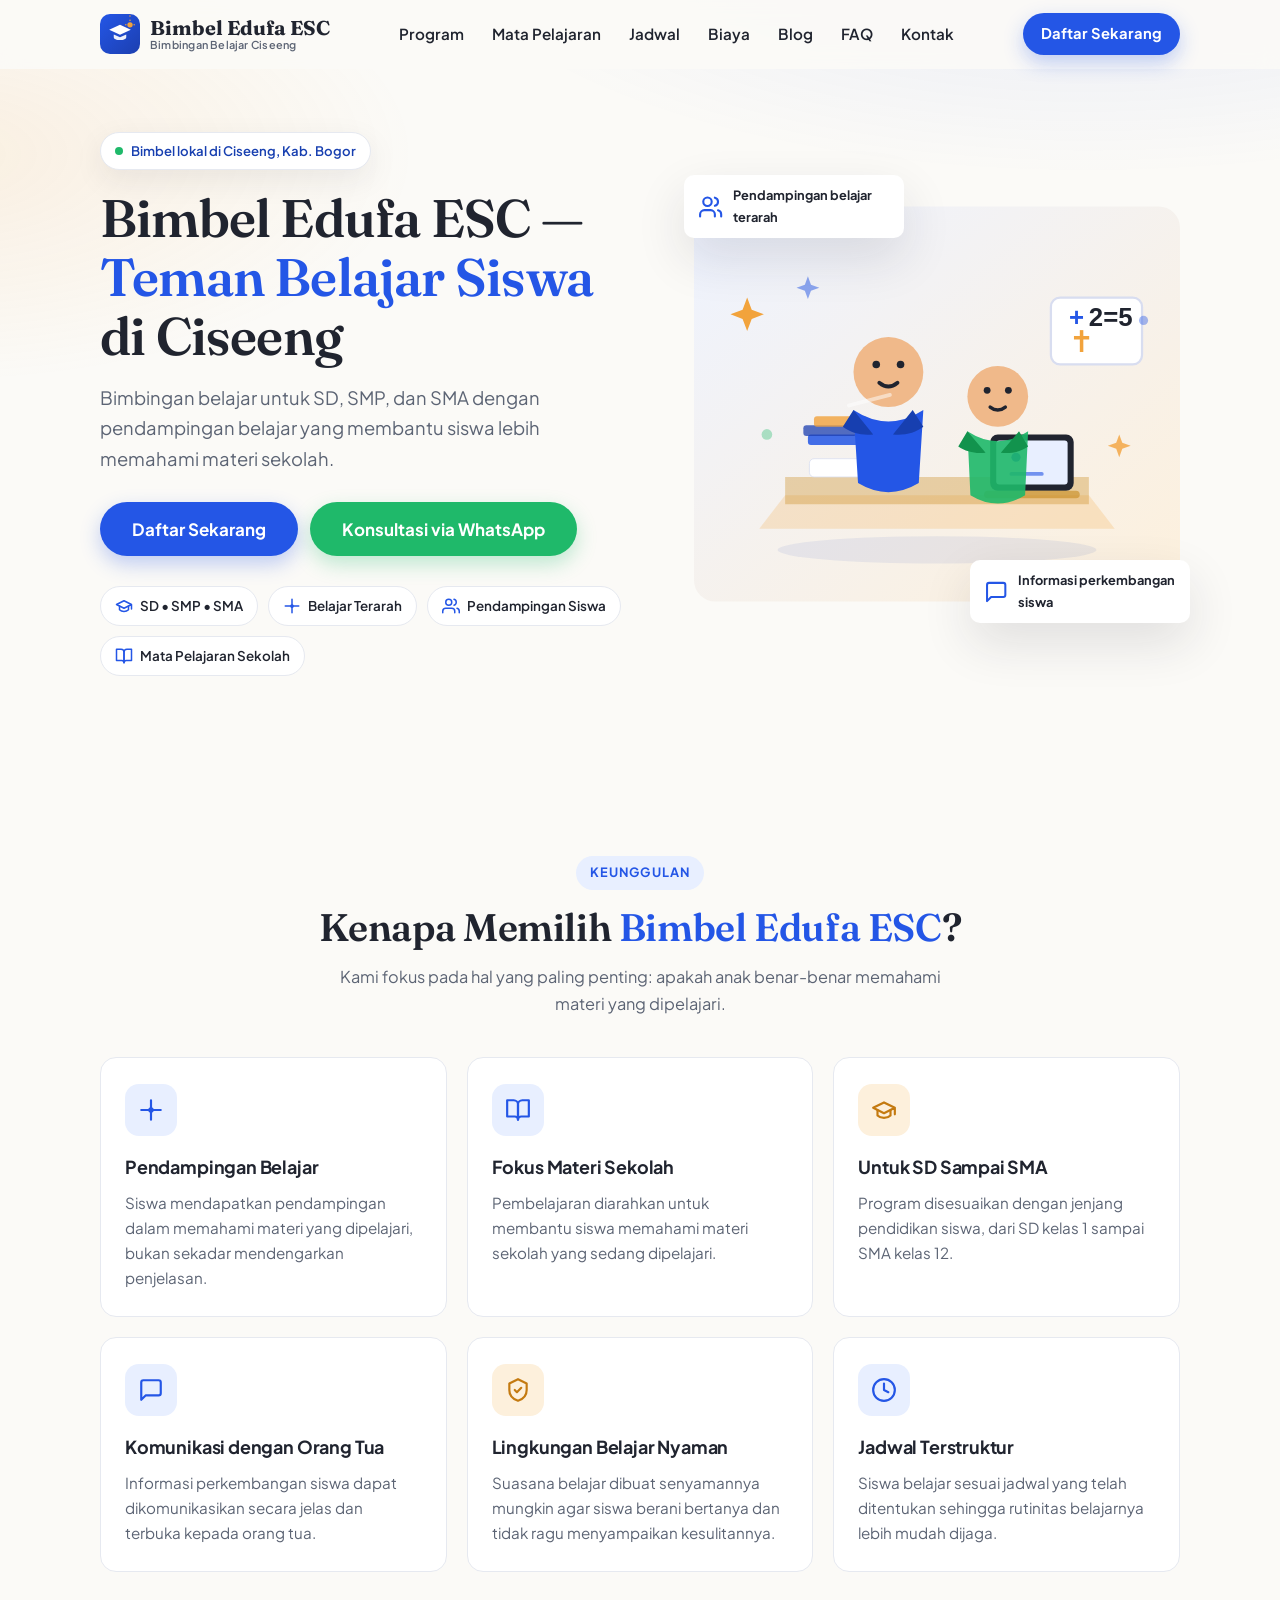
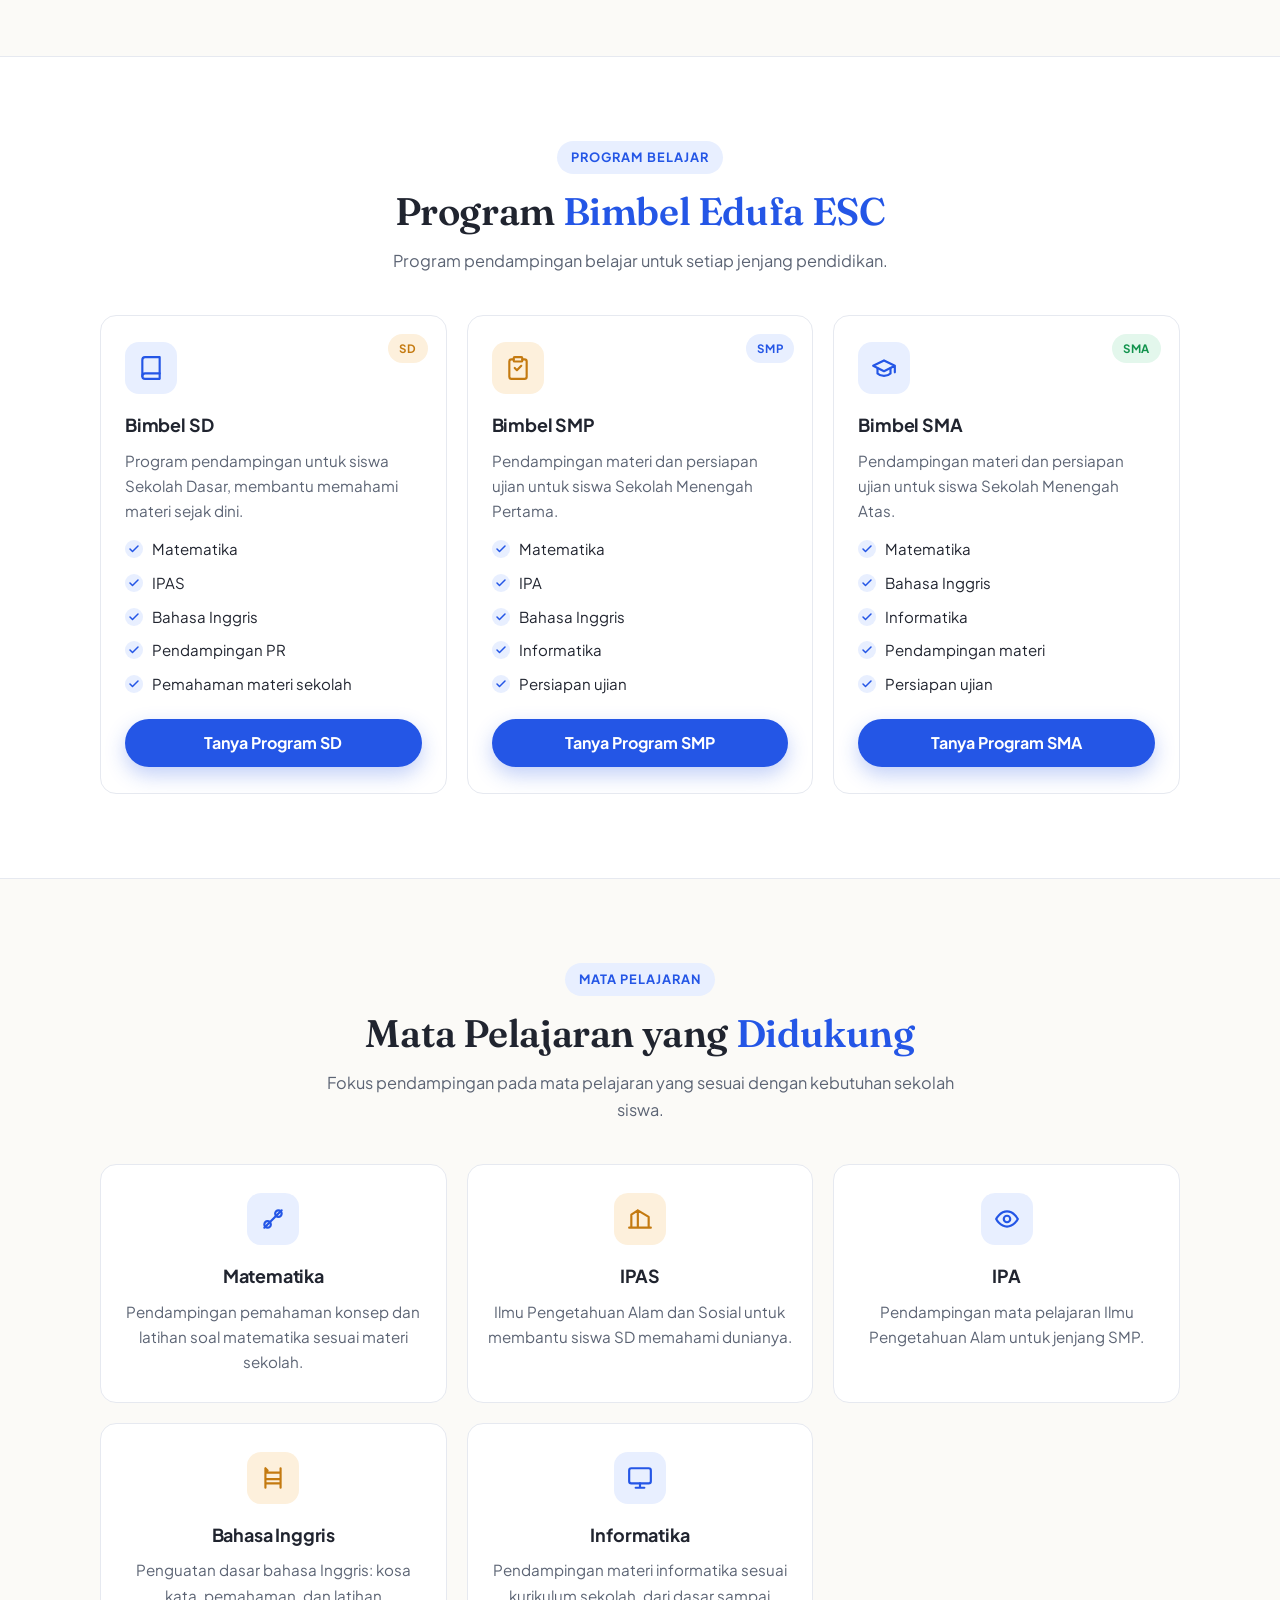
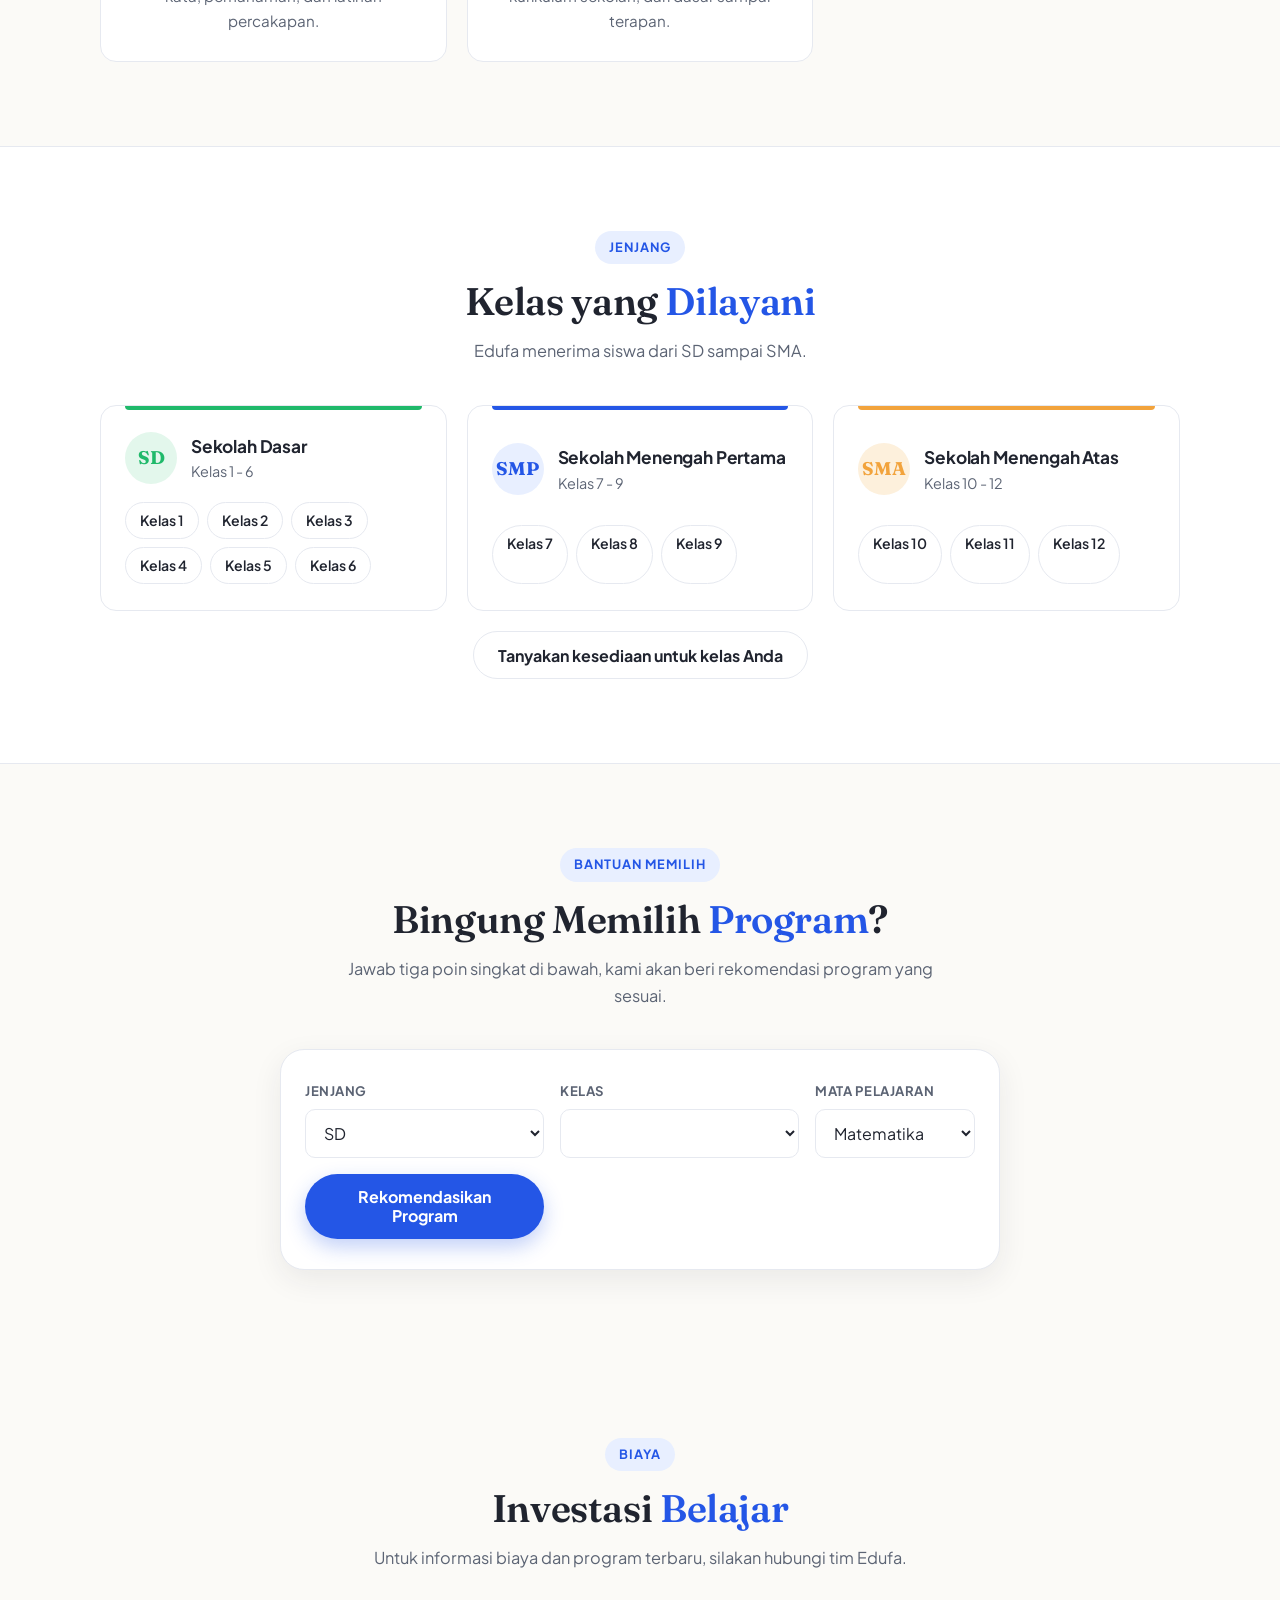
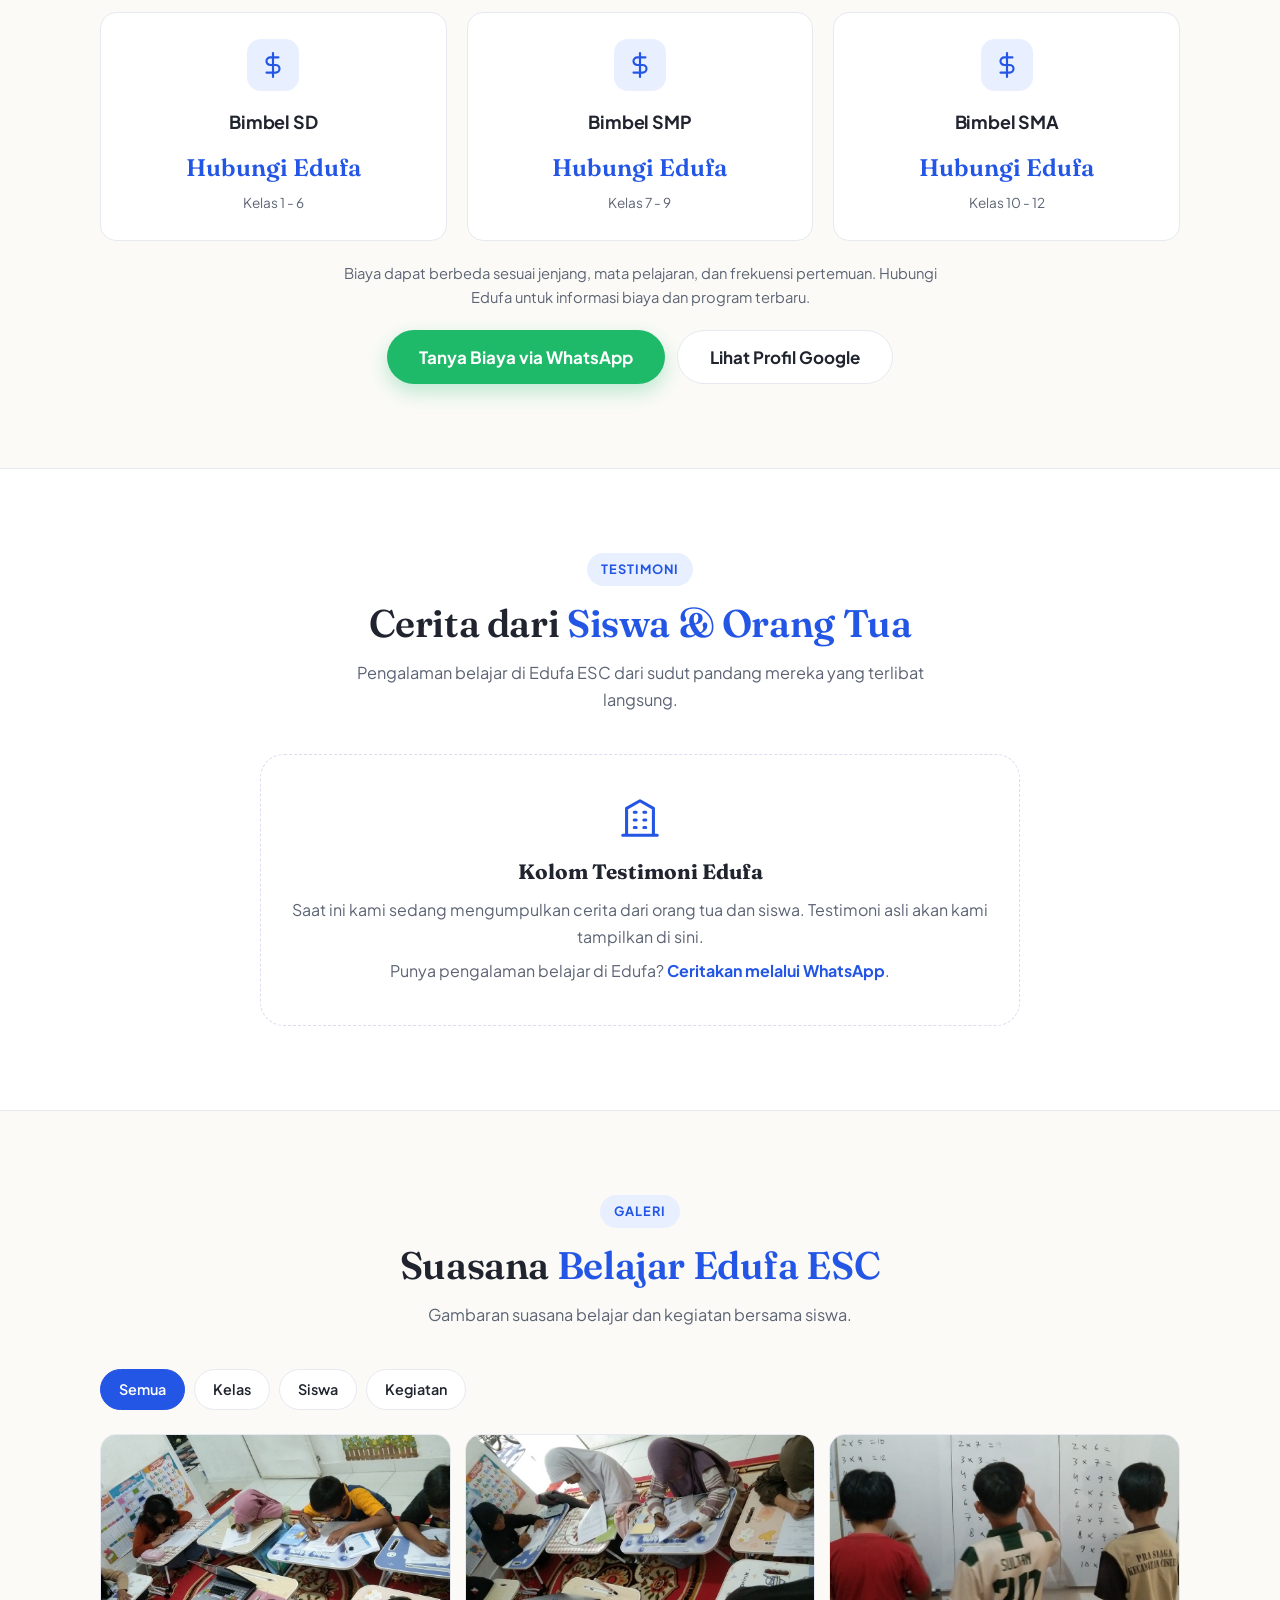
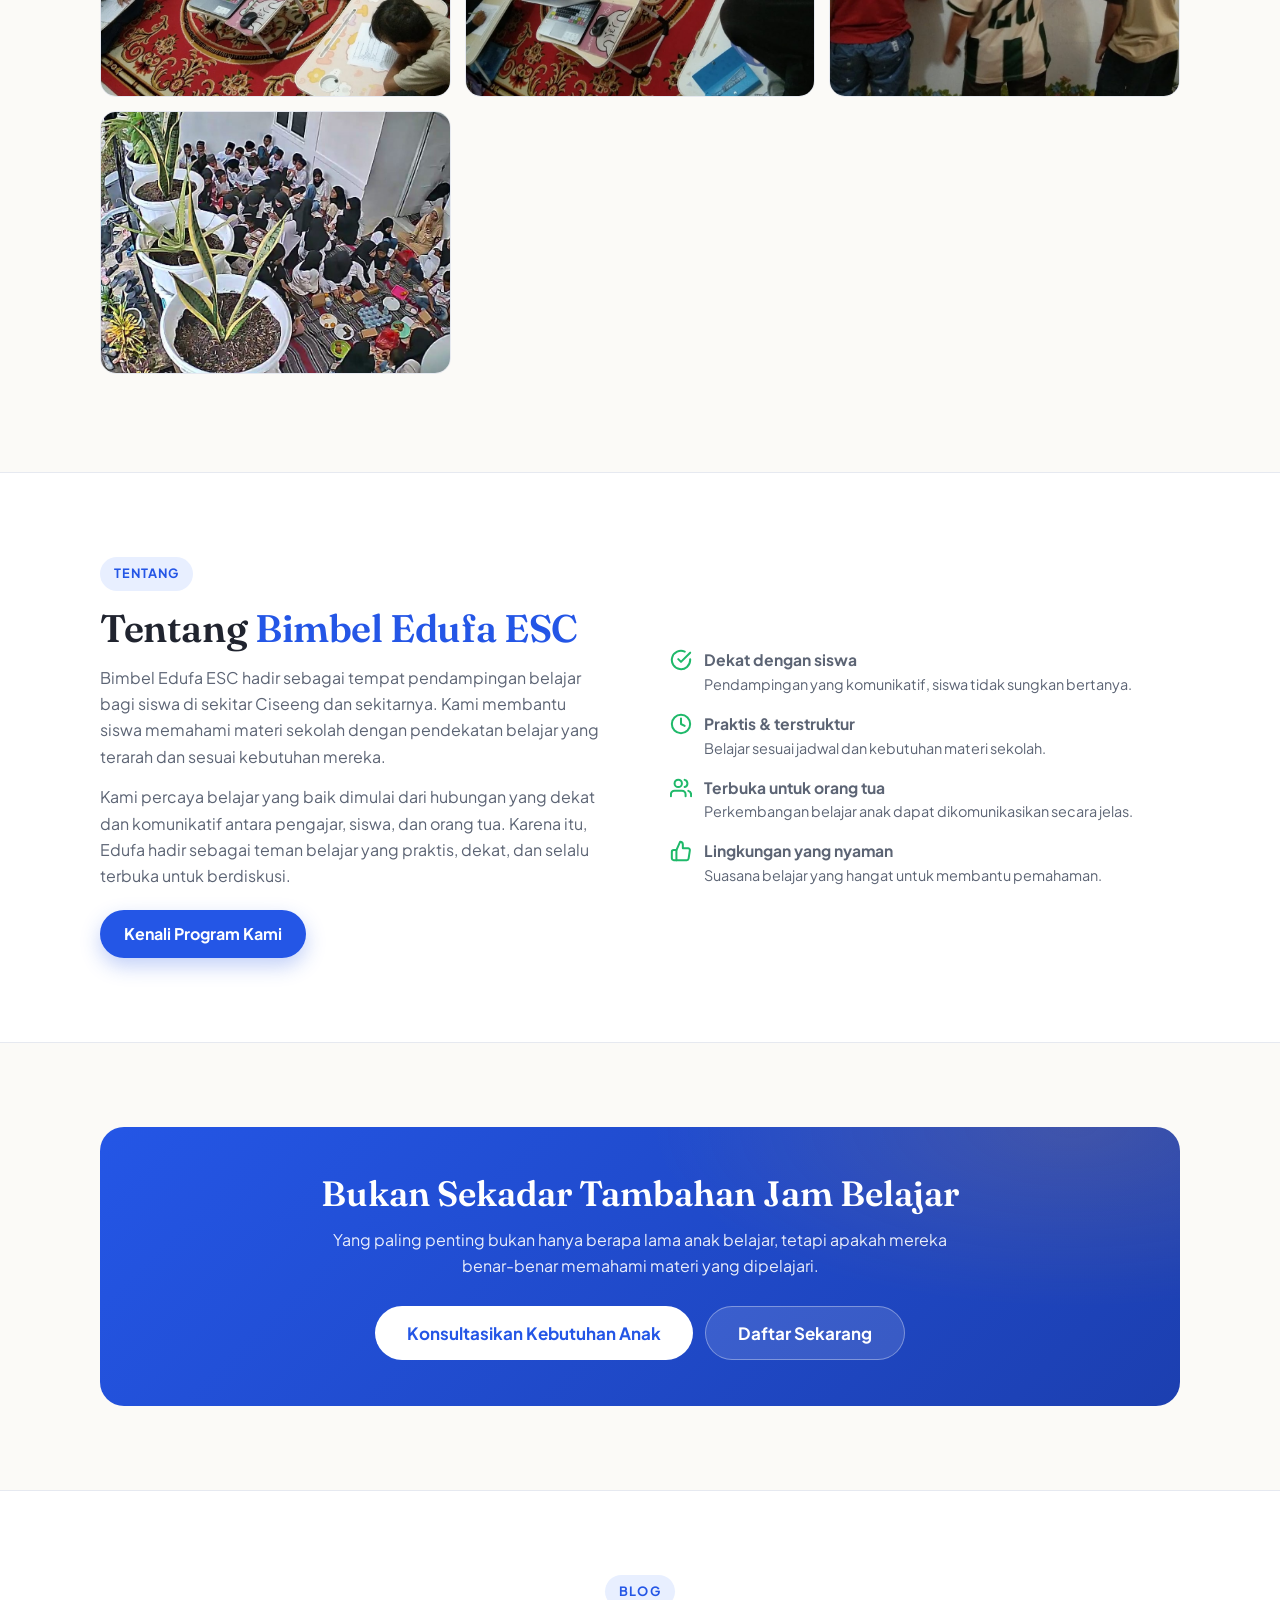
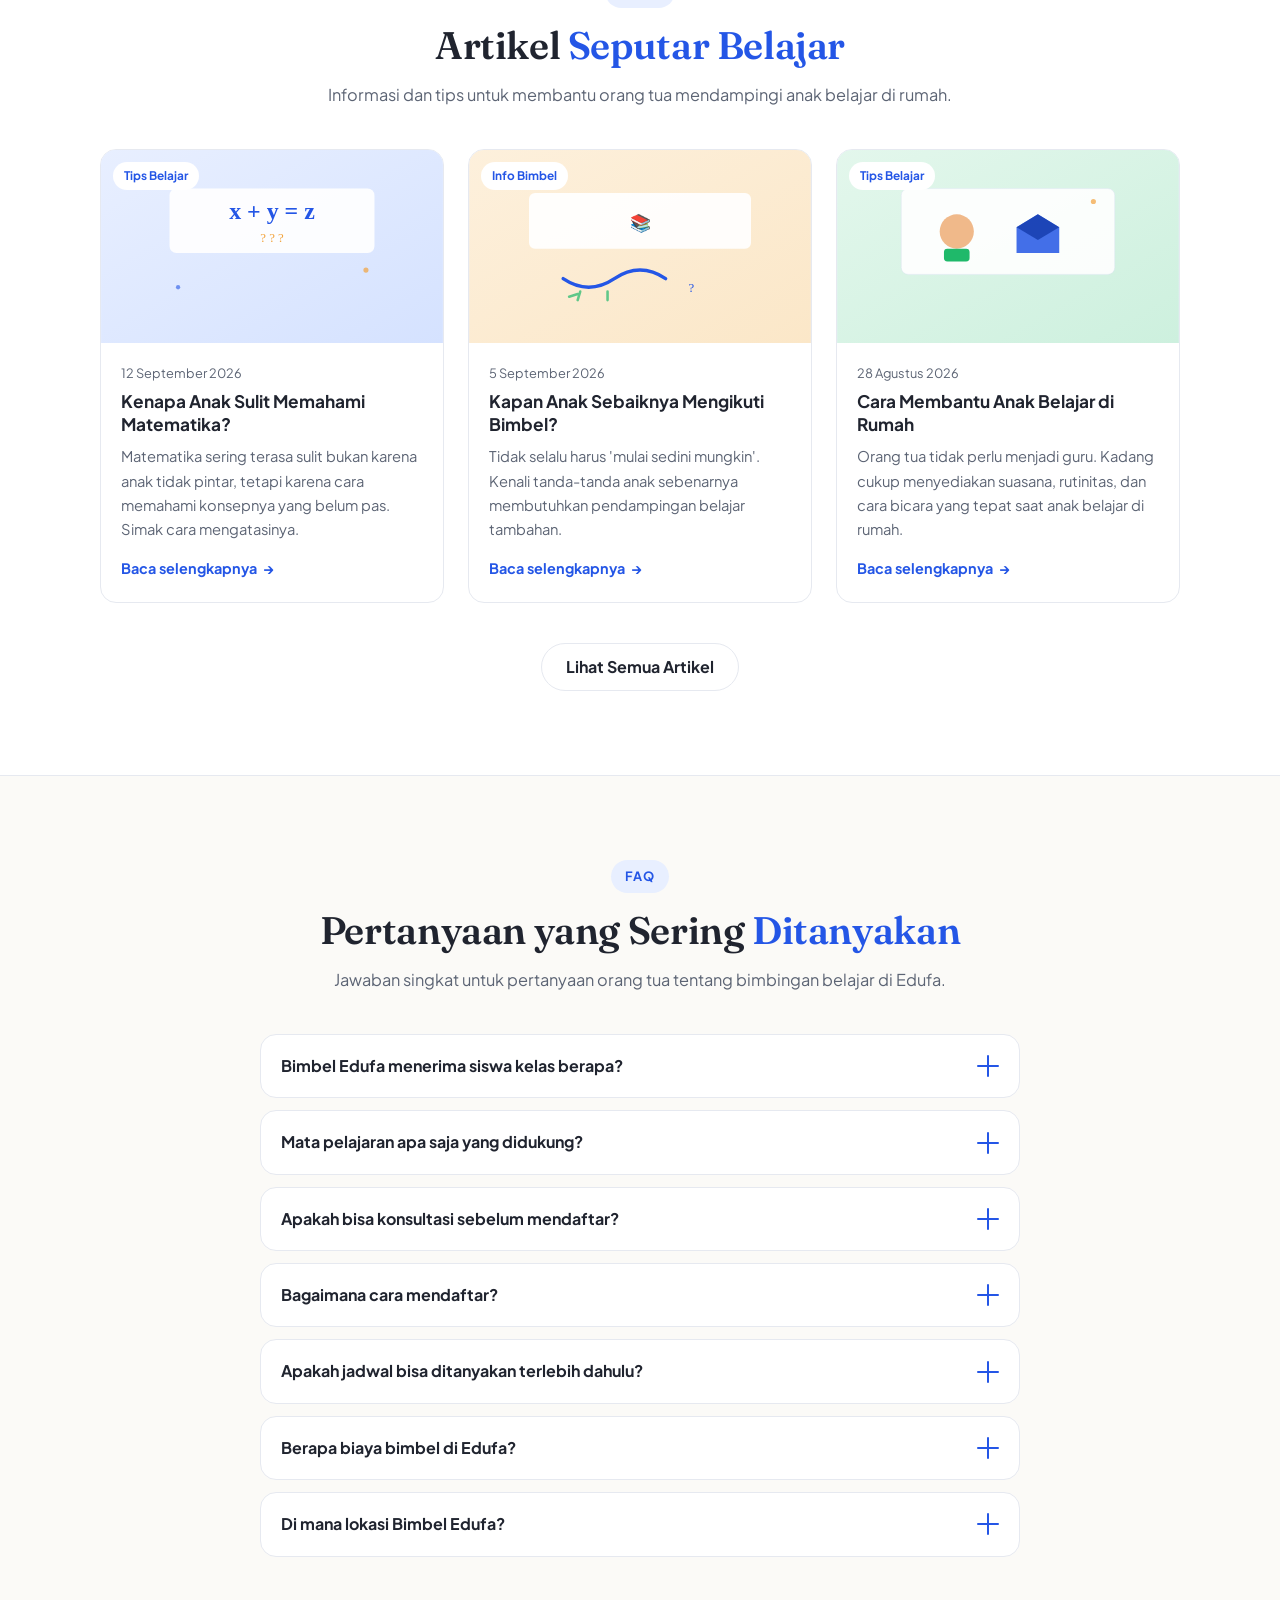
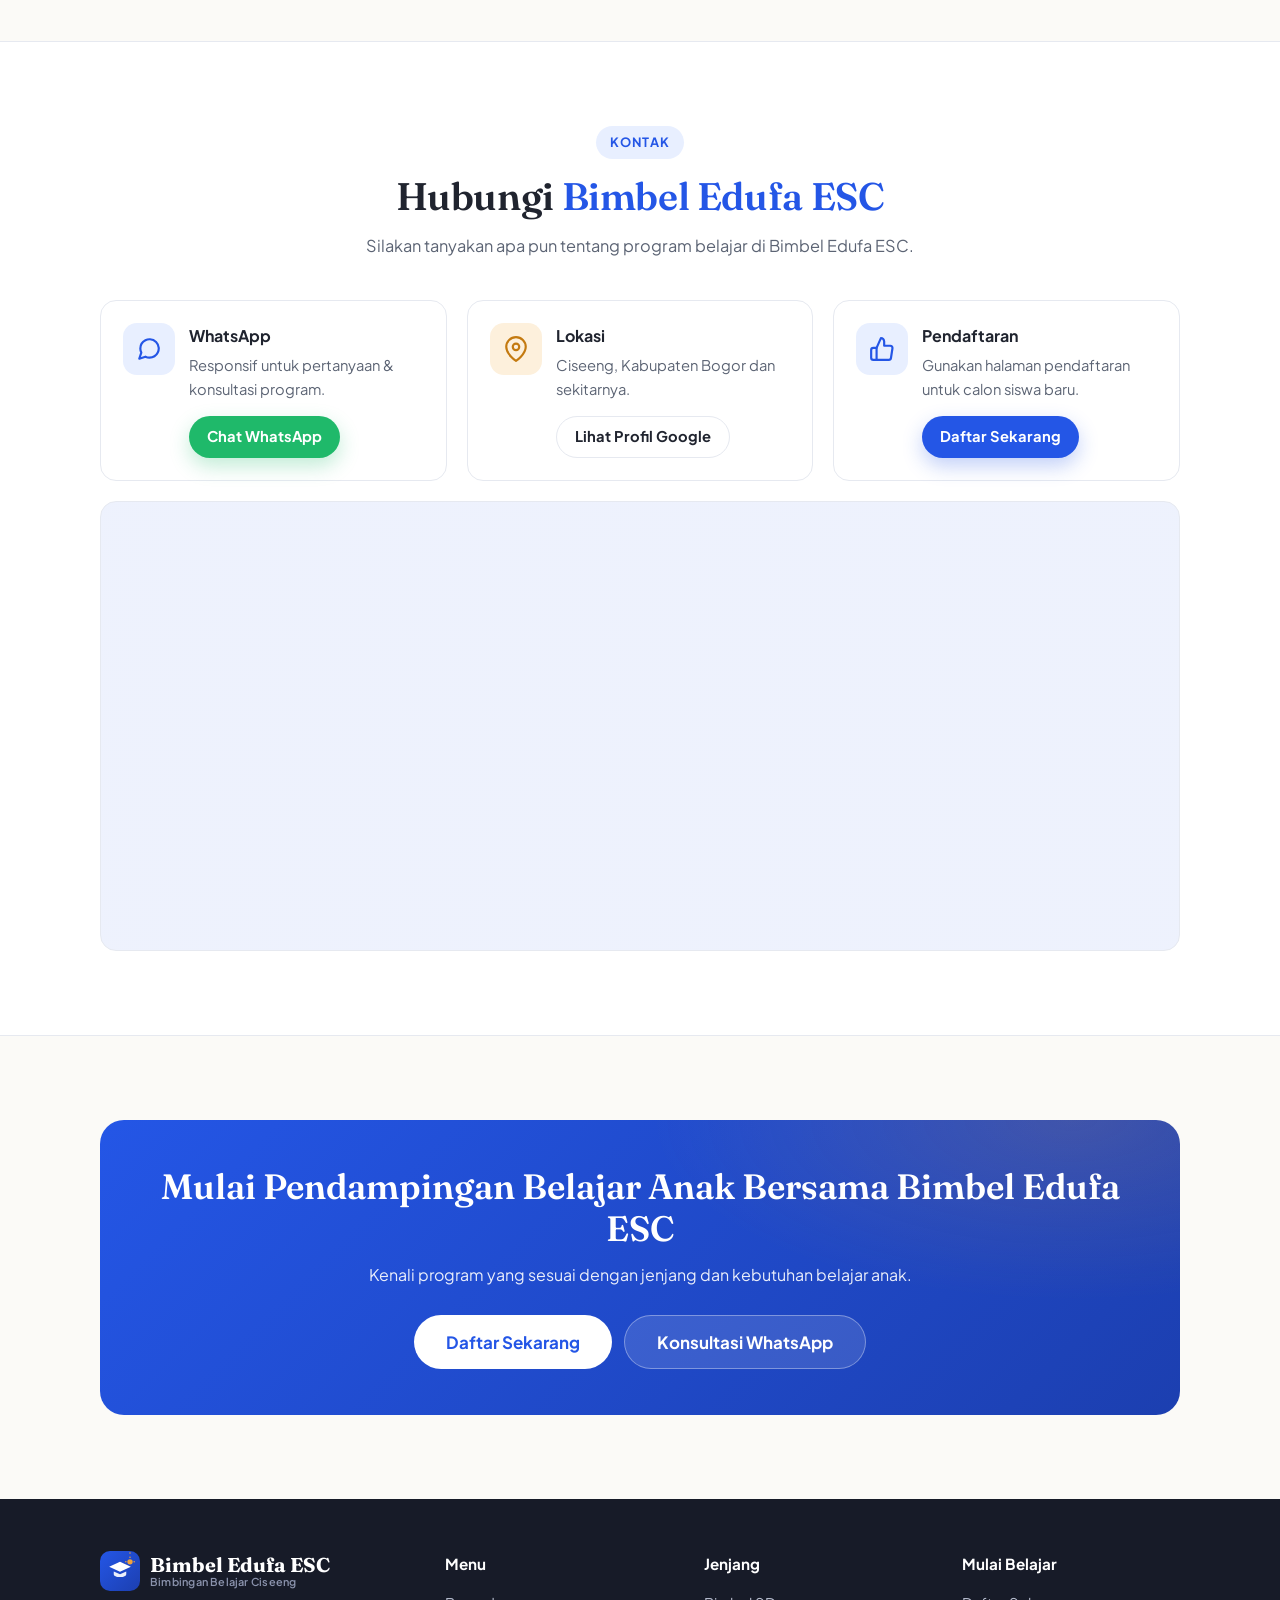
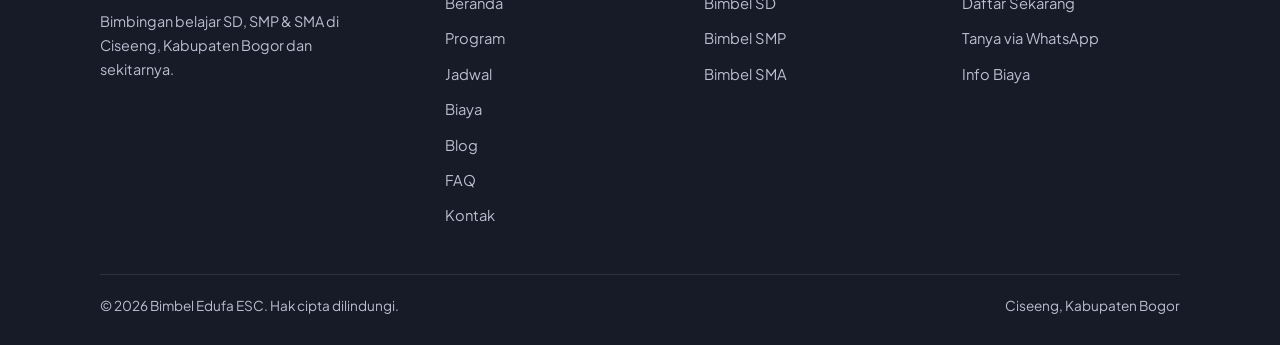
==== commit 6e0774d6: "Update index.html" ====
--- a/index.html
+++ b/index.html
@@ -384,7 +384,7 @@
       </div>
 
       <div class="schedule-wrap" id="scheduleWrap"><!-- diisi oleh JS dari config.js --></div>
-    </div>
+    <!-- </div>
   </section> -->
 
   <!-- ============ BIAYA ============ -->
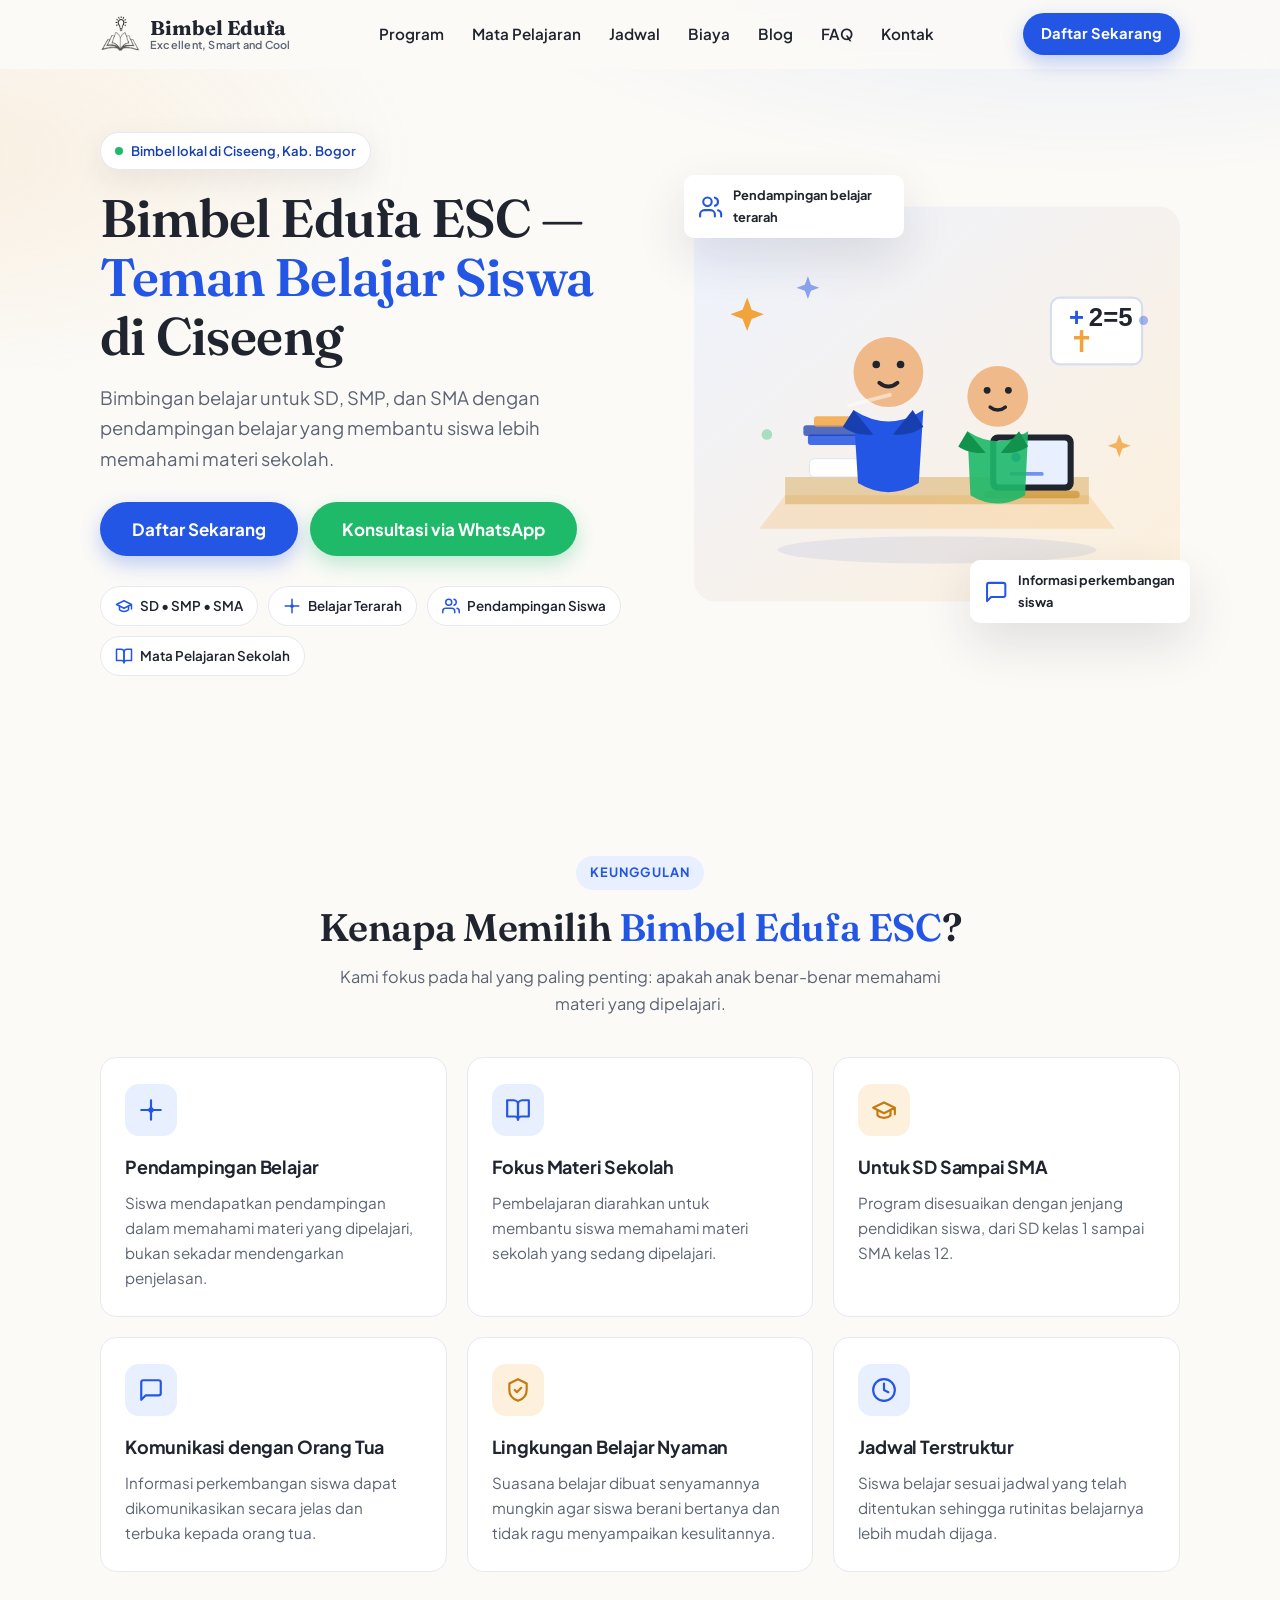
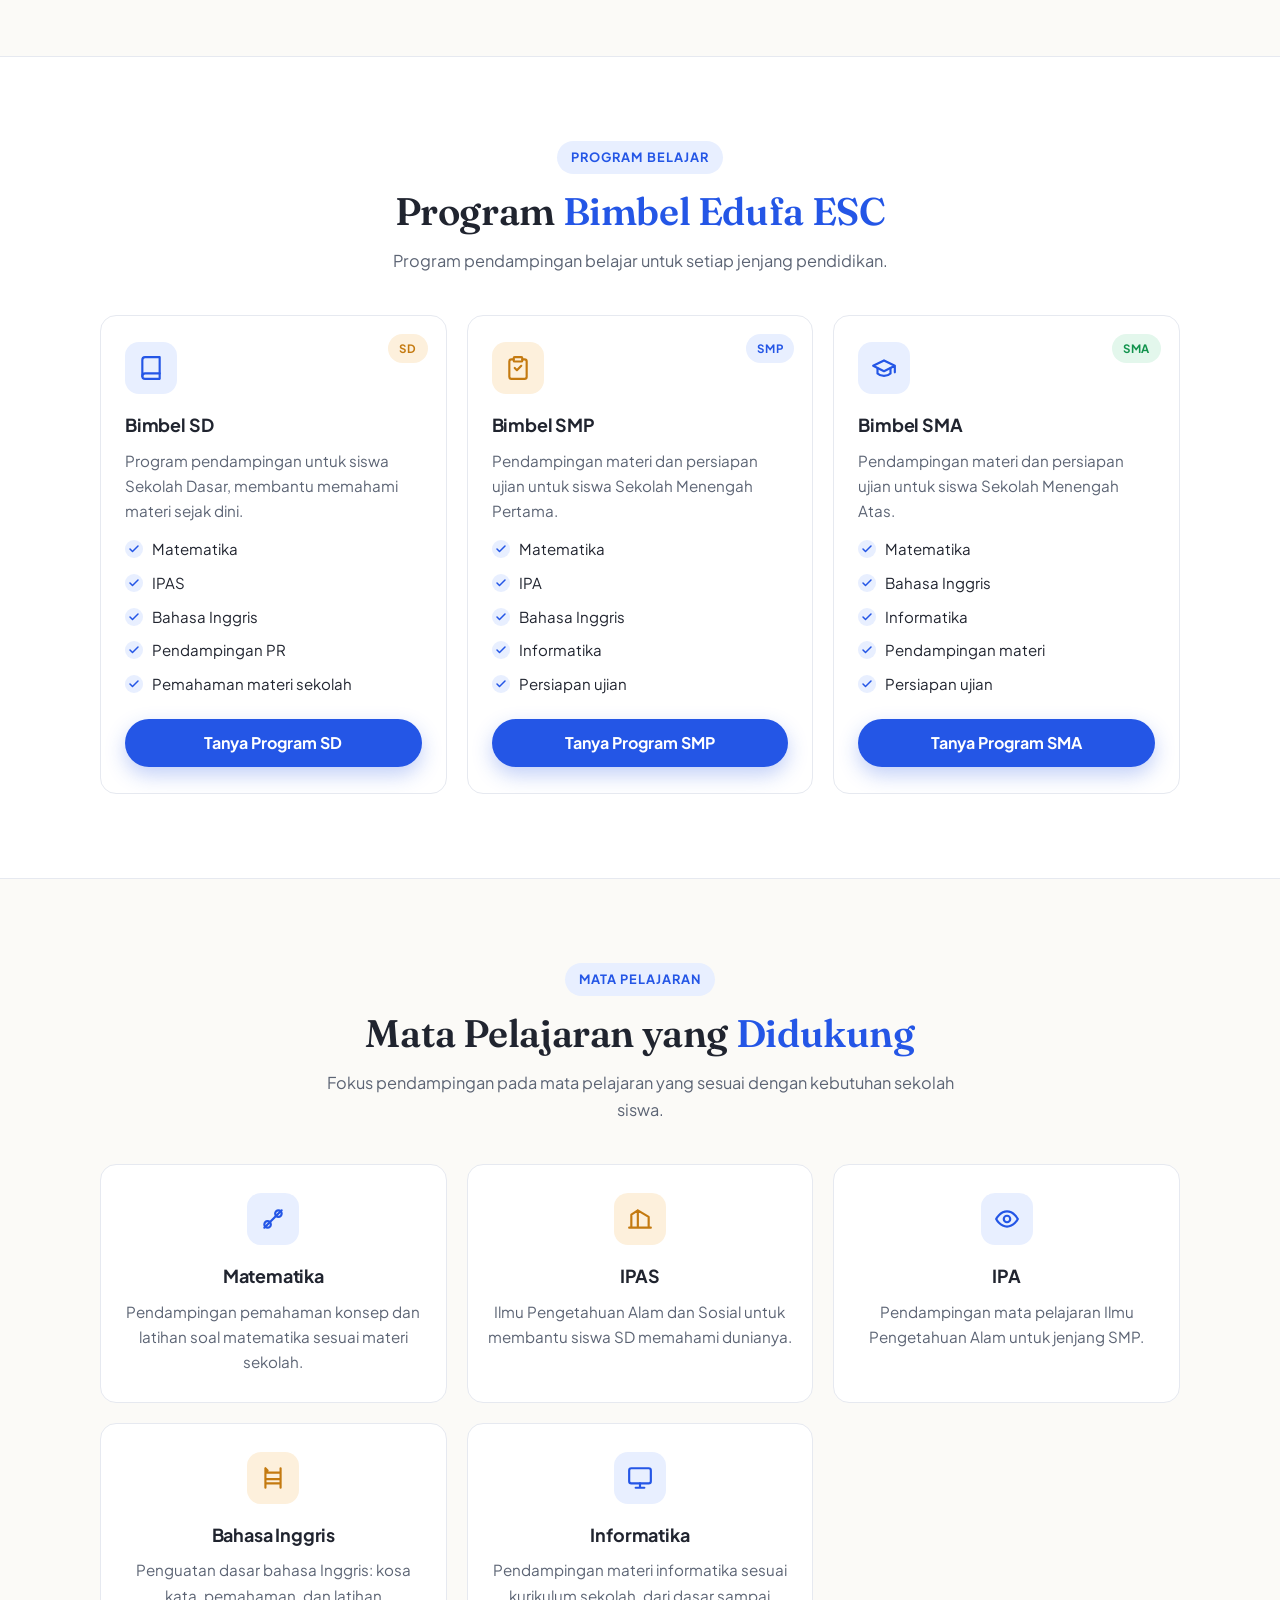
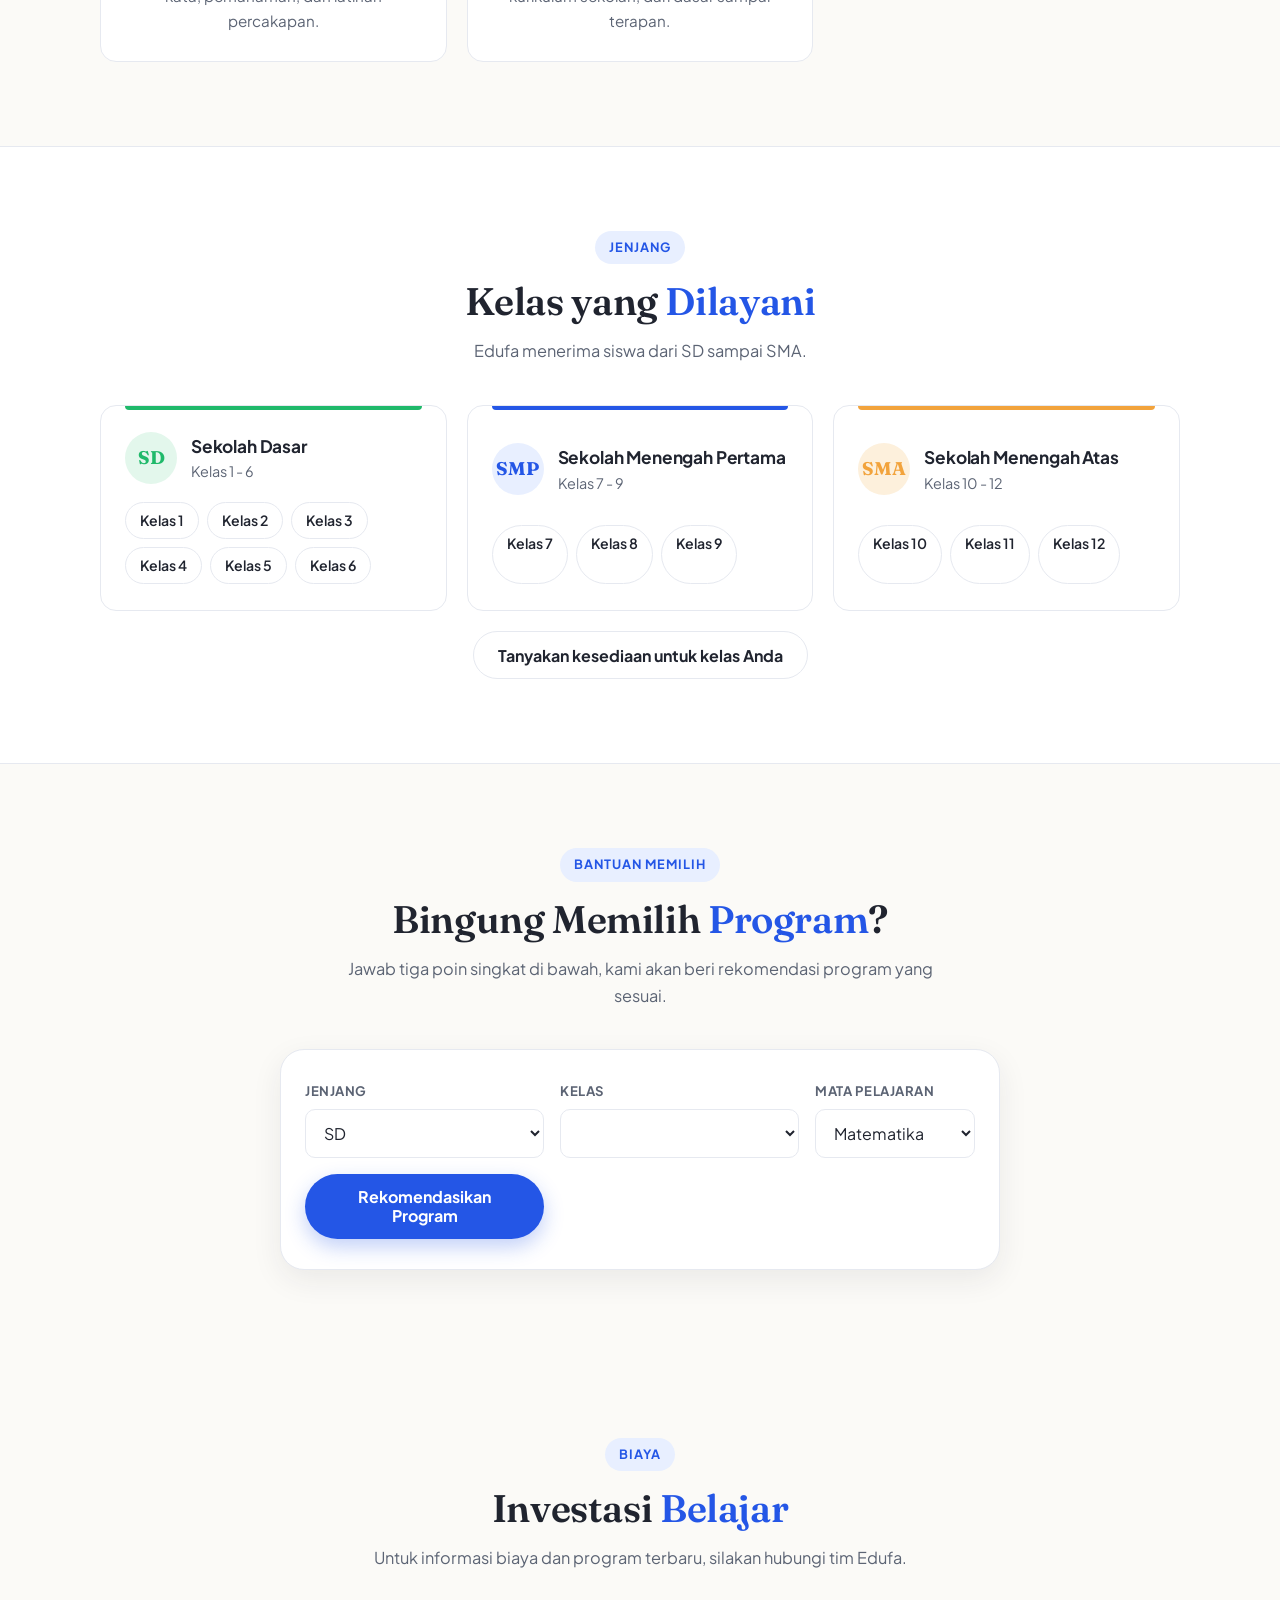
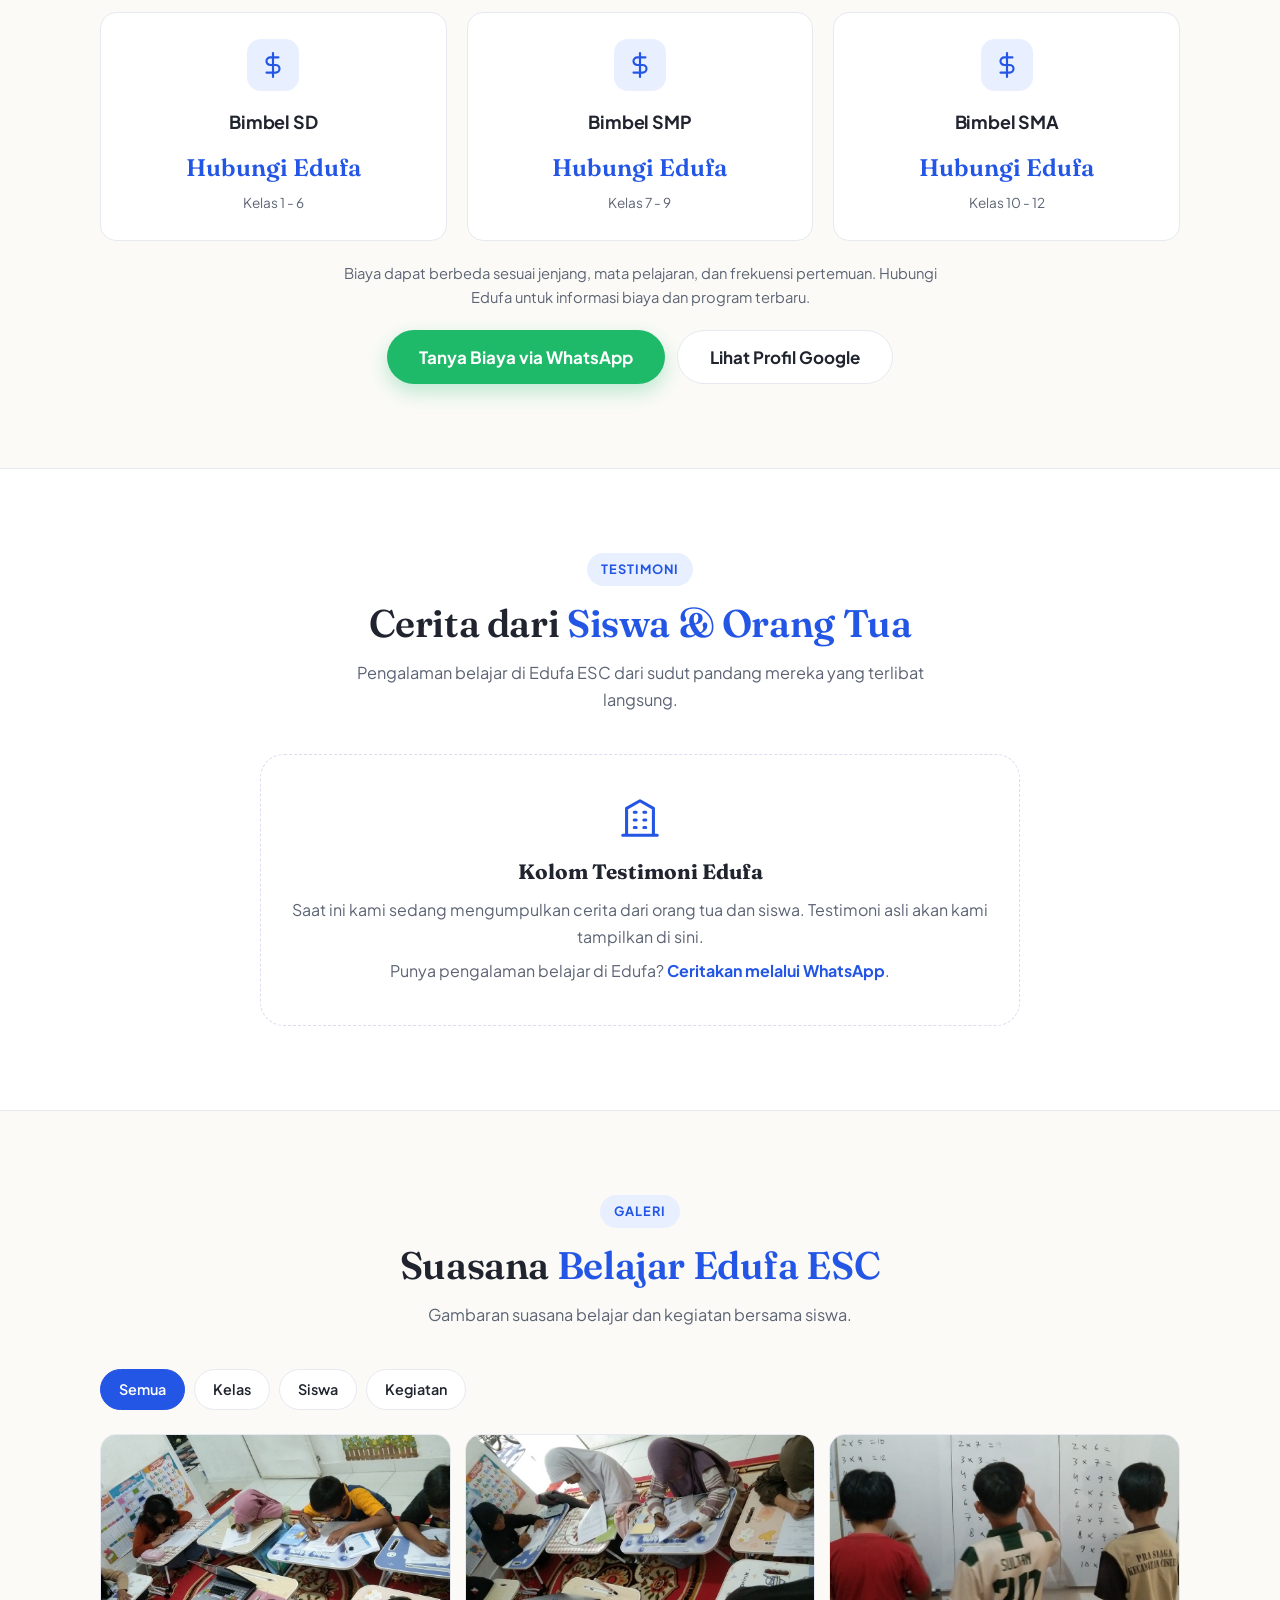
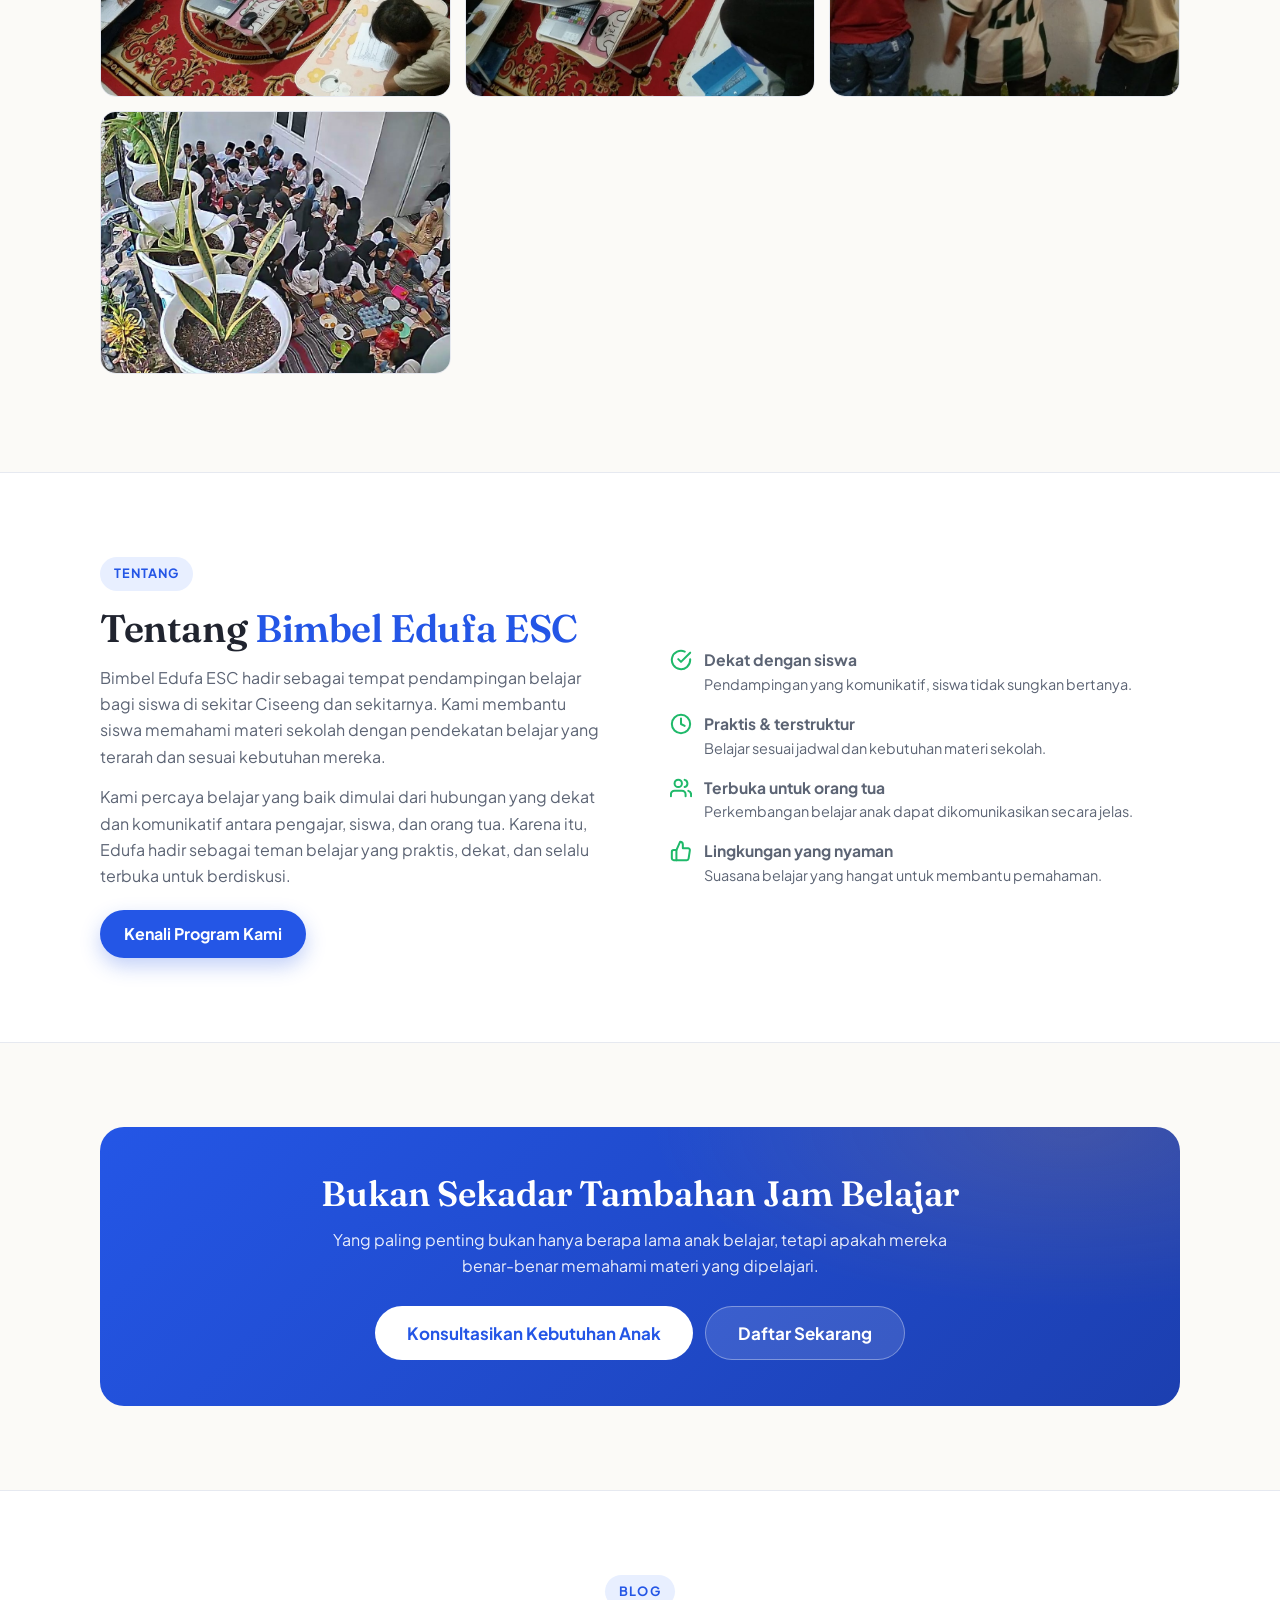
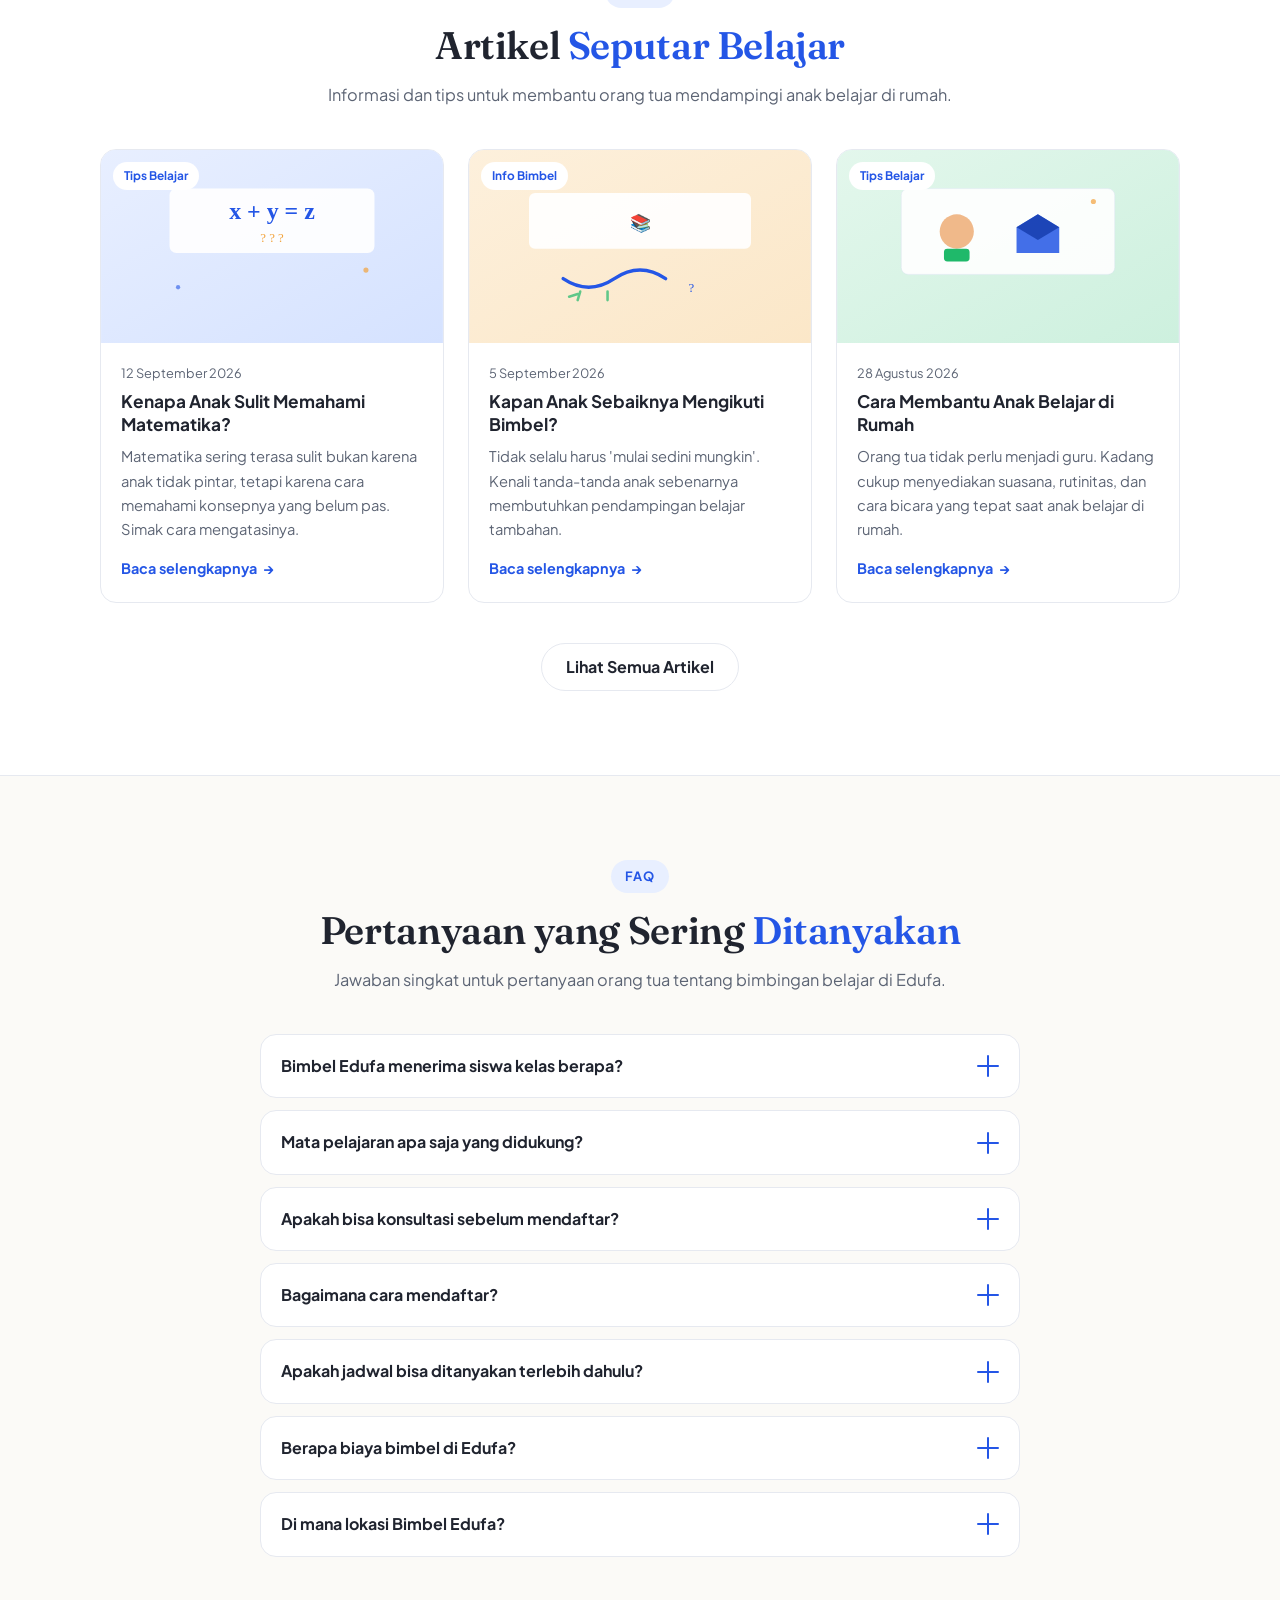
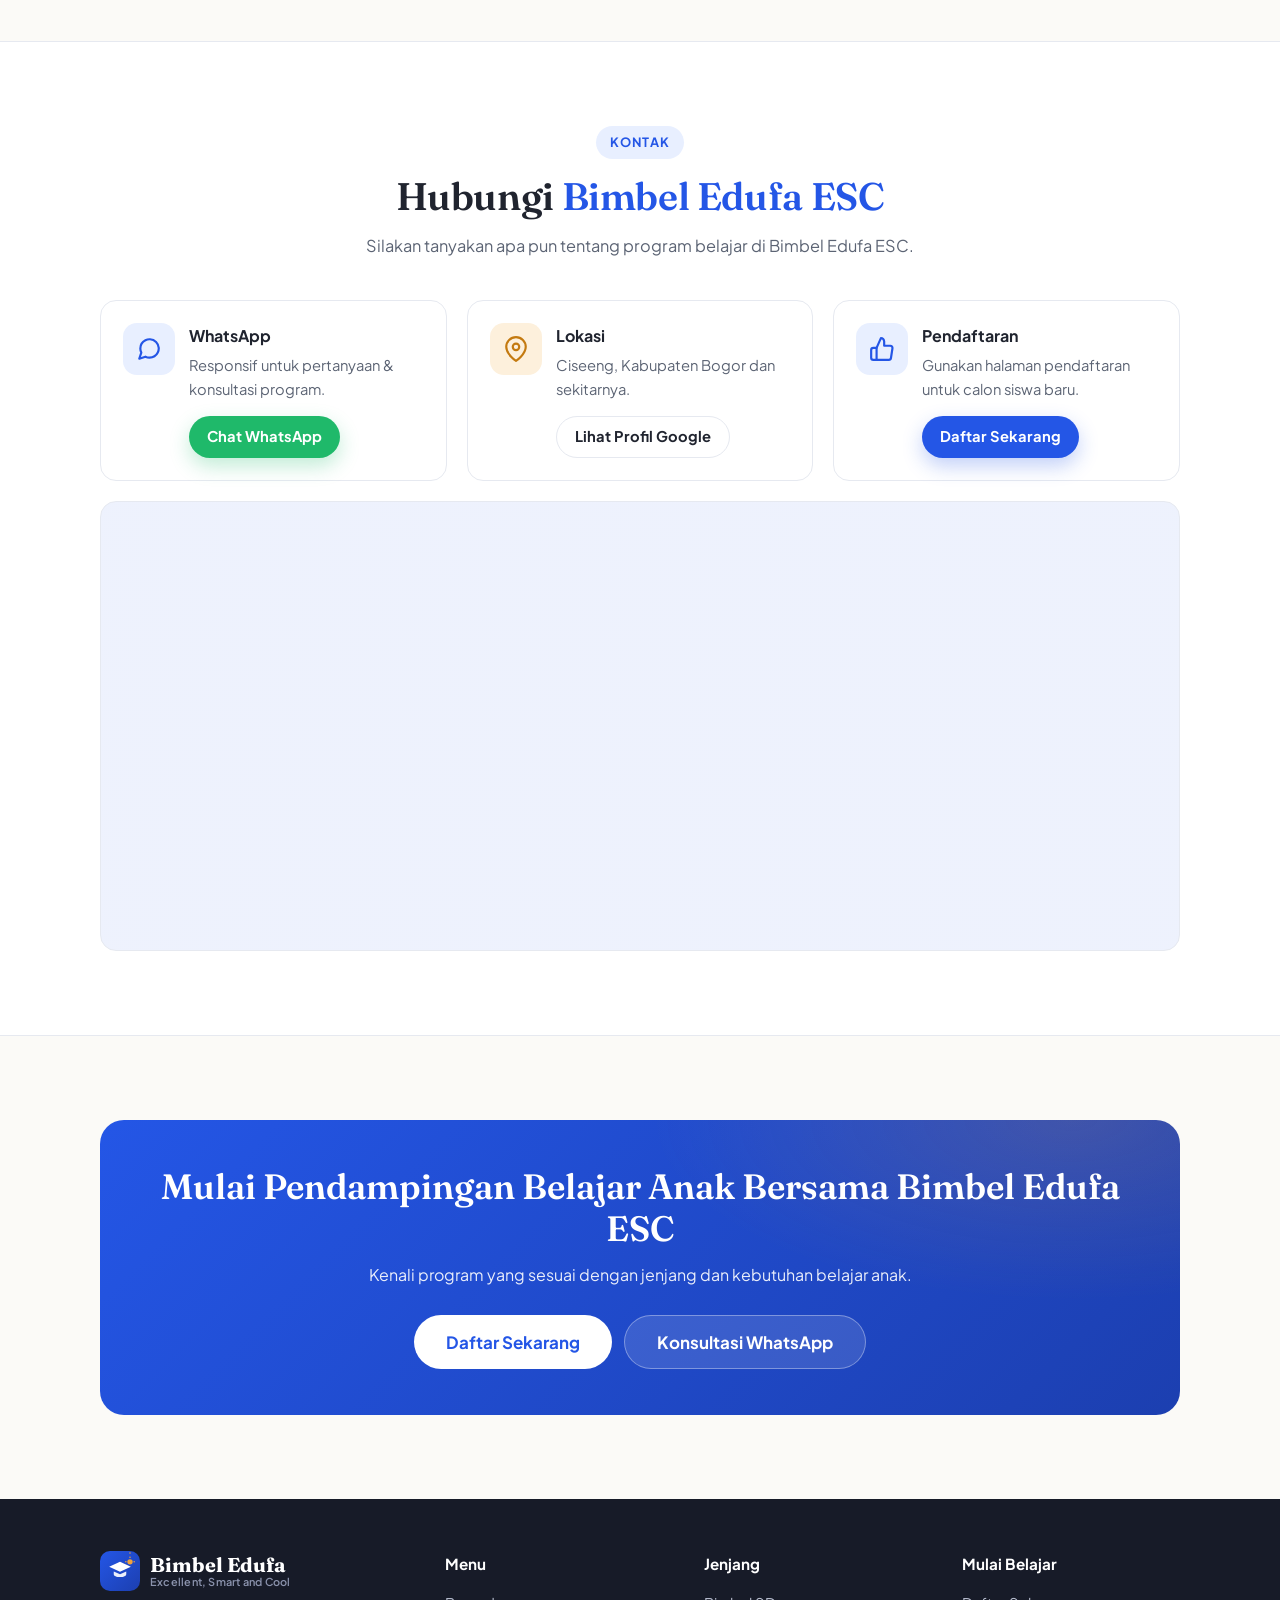
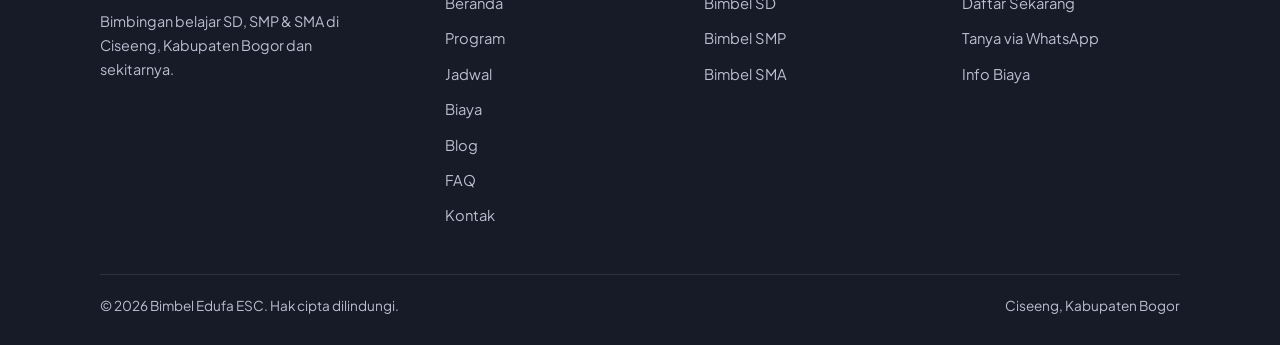
==== commit df74d995: "Update index.html Update Logo" ====
--- a/index.html
+++ b/index.html
@@ -42,7 +42,7 @@
     "@type": "EducationalOrganization",
     "name": "Bimbel Edufa ESC",
     "url": "https://bimbel-edufa.com",
-    "logo": "https://bimbel-edufa.com/assets/img/logo-edufa.svg",
+    "logo": "https://bimbel-edufa.com/assets/img/logo_bimbel_edufa_esc.png",
     "description": "Bimbel Edufa adalah bimbingan belajar untuk siswa SD, SMP, dan SMA di Ciseeng, Kabupaten Bogor dan sekitarnya.",
     "address": {
       "@type": "PostalAddress",
@@ -70,8 +70,8 @@
   <header class="site-header">
     <div class="container nav">
       <a class="brand" href="index.html" aria-label="Beranda Bimbel Edufa">
-        <img class="brand-logo" src="assets/img/logo-edufa.svg" width="40" height="40" alt="Logo Bimbel Edufa">
-        <span class="brand-name">Bimbel Edufa ESC<small>Bimbingan Belajar Ciseeng</small></span>
+        <img class="brand-logo" src="assets/img/logo_bimbel_edufa_esc.png" width="40" height="40" alt="Logo Bimbel Edufa">
+        <span class="brand-name">Bimbel Edufa<small>Excellent, Smart and Cool</small></span>
       </a>
 
       <nav class="nav-menu" id="navMenu" aria-label="Navigasi utama">
@@ -383,7 +383,7 @@
         <p class="section-sub" style="margin-inline:auto">Belajar berlangsung sesuai jadwal yang telah ditentukan agar rutinitas siswa tetap terjaga.</p>
       </div>
 
-      <div class="schedule-wrap" id="scheduleWrap"><!-- diisi oleh JS dari config.js --></div>
+      <!-- <div class="schedule-wrap" id="scheduleWrap"><!-- diisi oleh JS dari config.js -->
     <!-- </div>
   </section> -->
 
@@ -628,7 +628,7 @@
         <div class="footer-brand">
           <a class="brand" href="index.html" aria-label="Beranda Bimbel Edufa ESC">
             <img class="brand-logo" src="assets/img/logo-edufa.svg" width="40" height="40" alt="Logo Bimbel Edufa ESC">
-            <span class="brand-name">Bimbel Edufa ESC<small style="color:#8b93ad">Bimbingan Belajar Ciseeng</small></span>
+            <span class="brand-name">Bimbel Edufa<small style="color:#8b93ad">Excellent, Smart and Cool</small></span>
           </a>
           <p>Bimbingan belajar SD, SMP &amp; SMA di Ciseeng, Kabupaten Bogor dan sekitarnya.</p>
         </div>
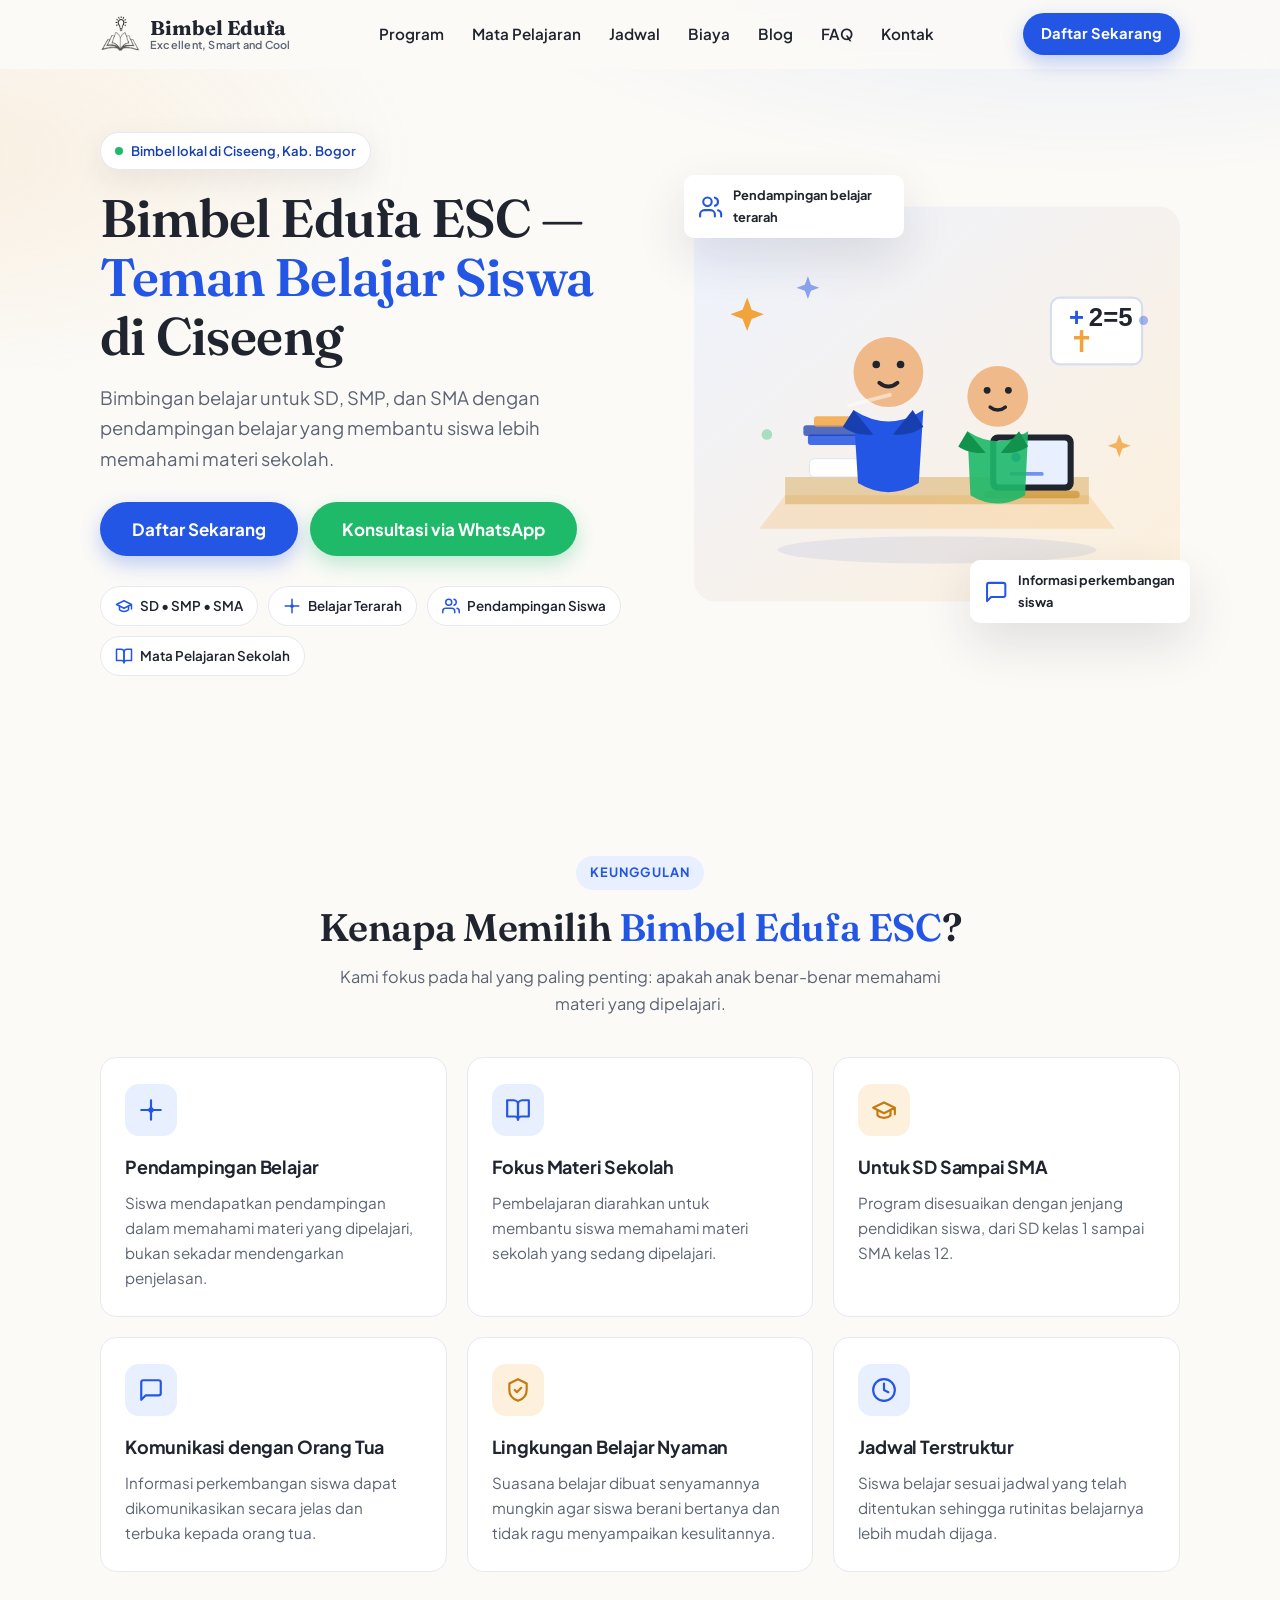
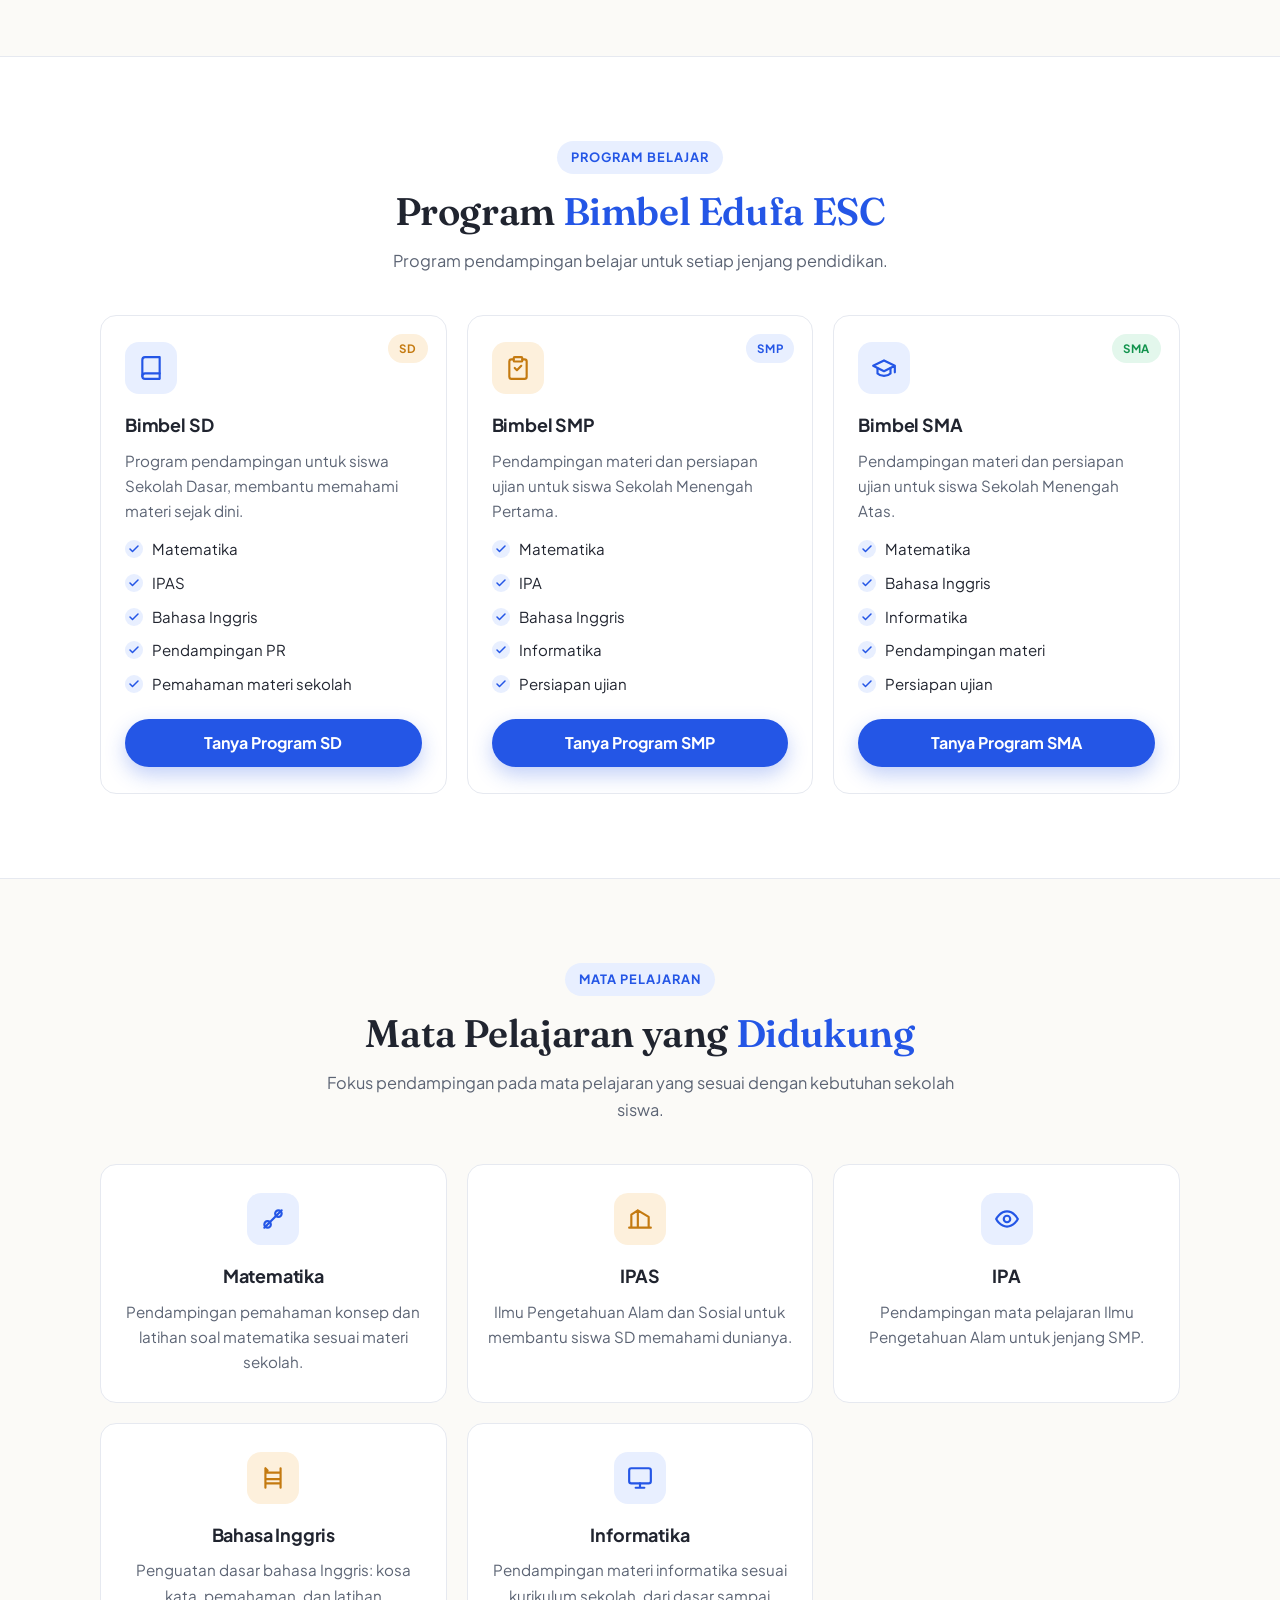
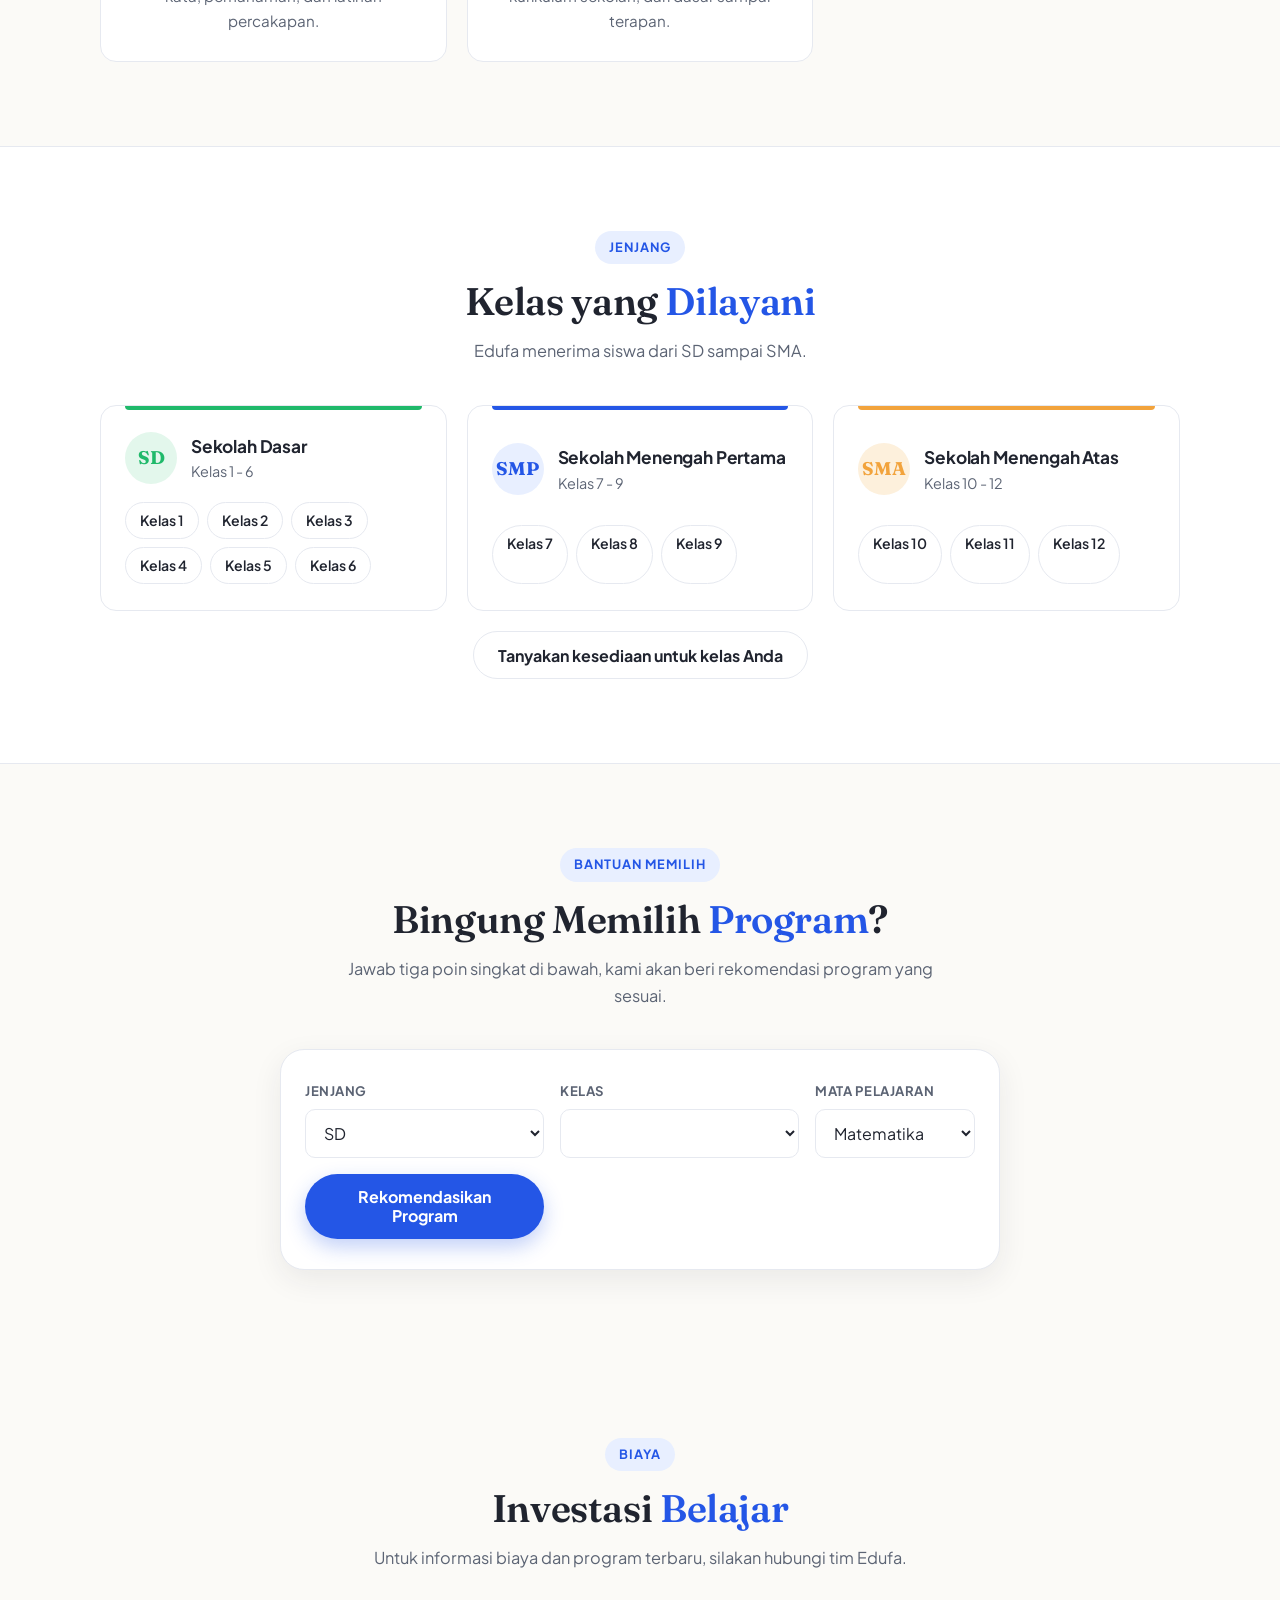
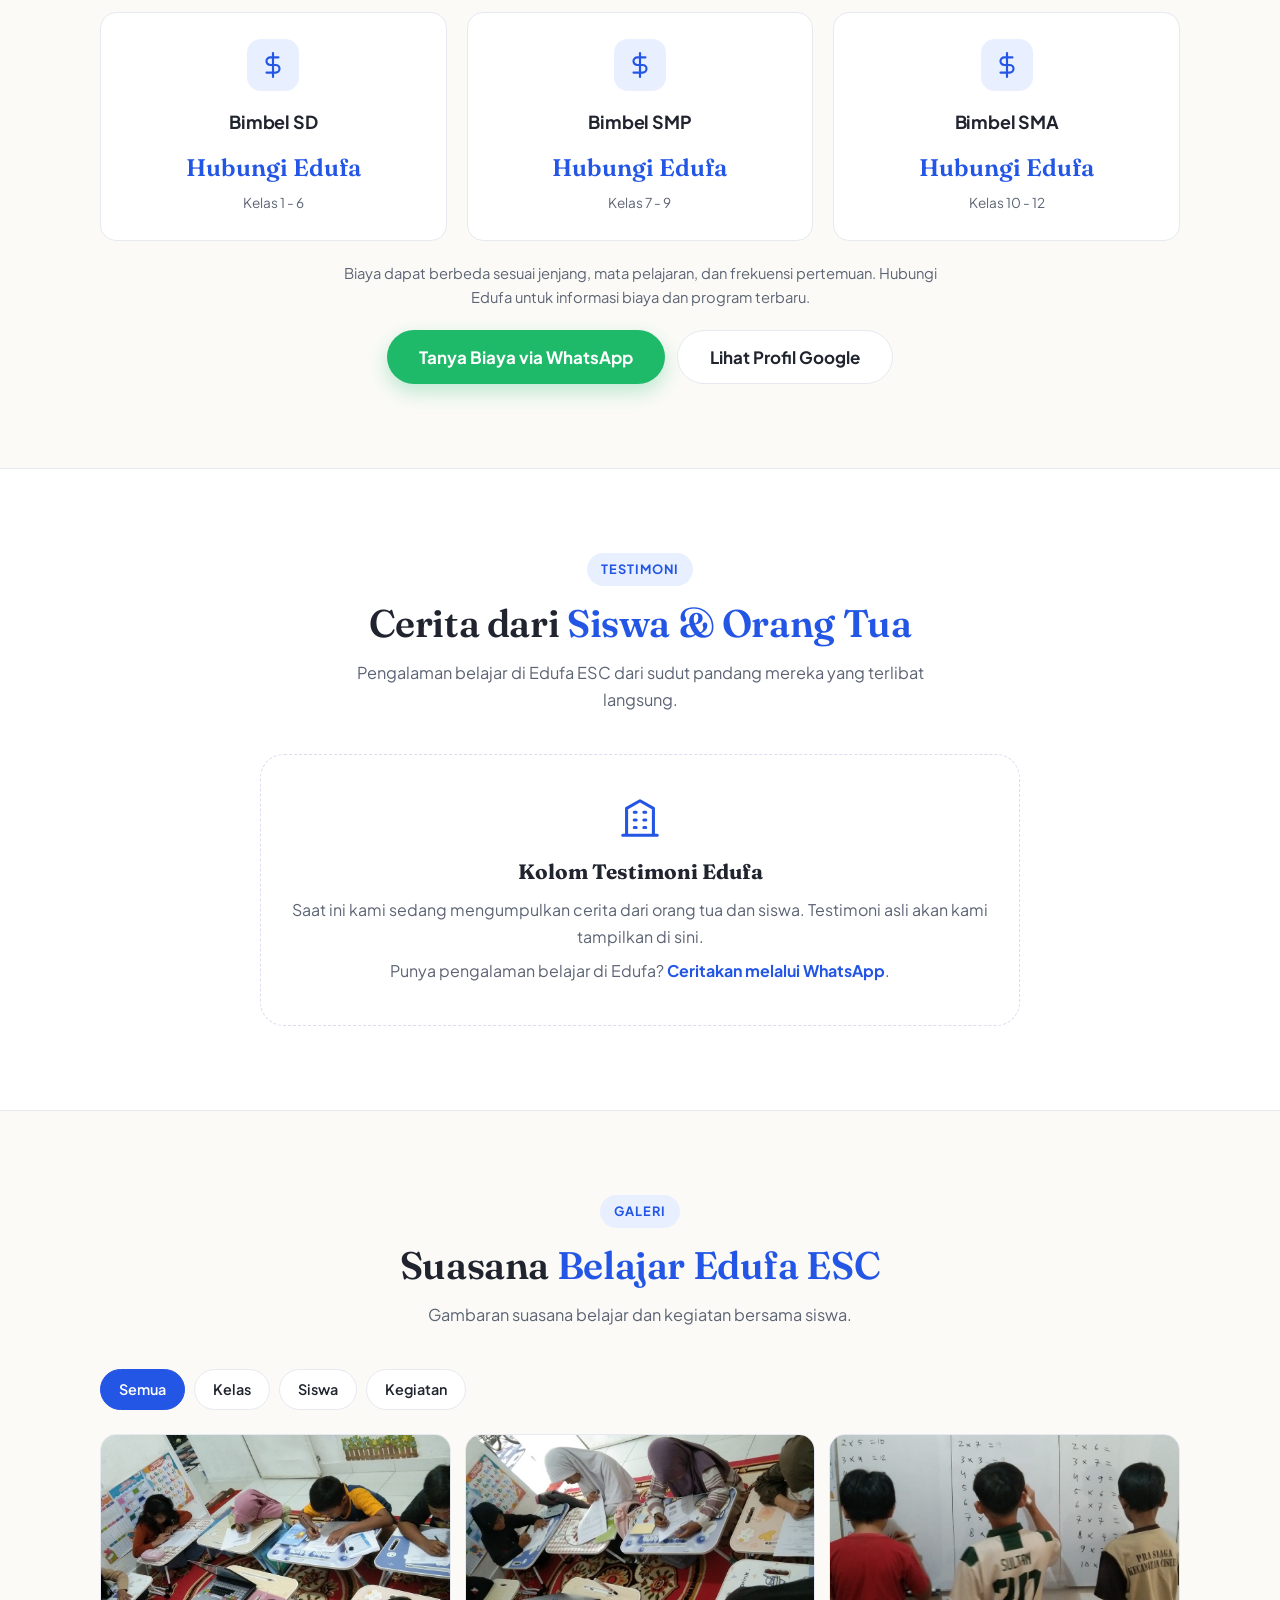
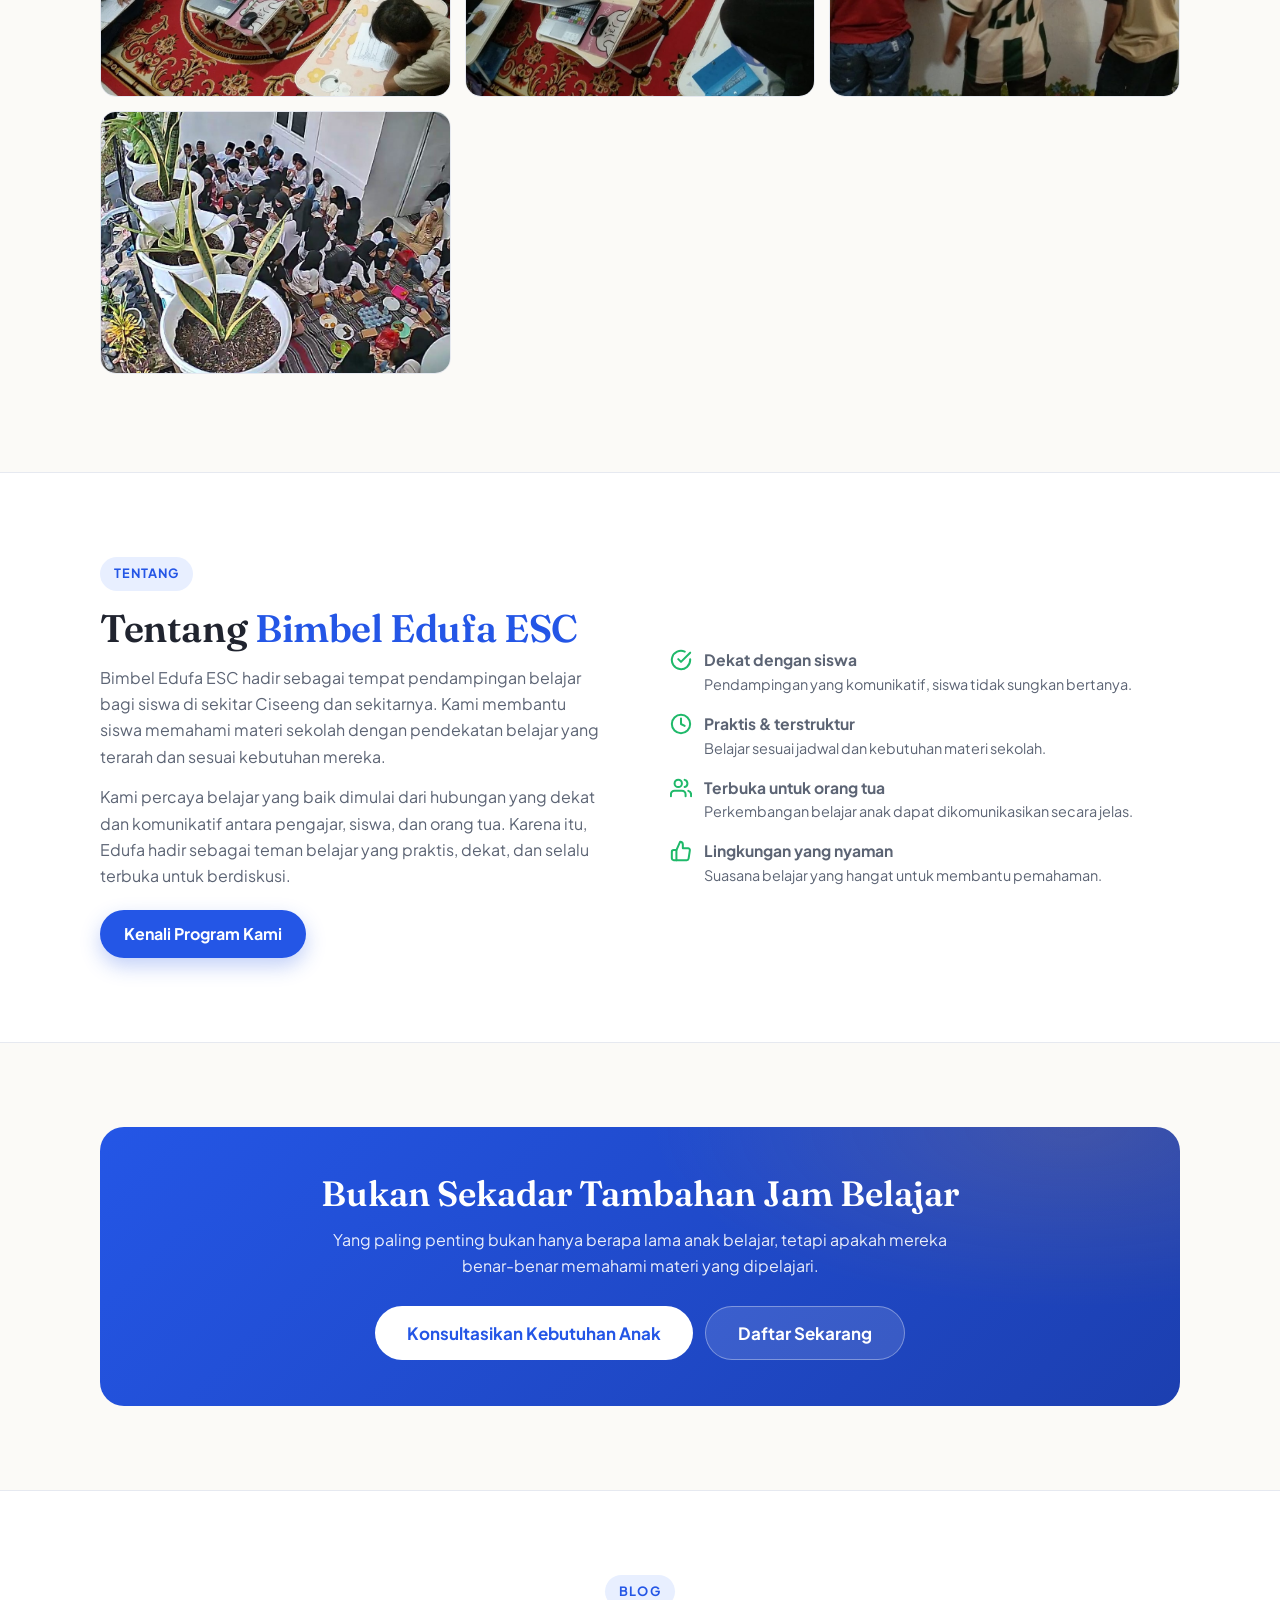
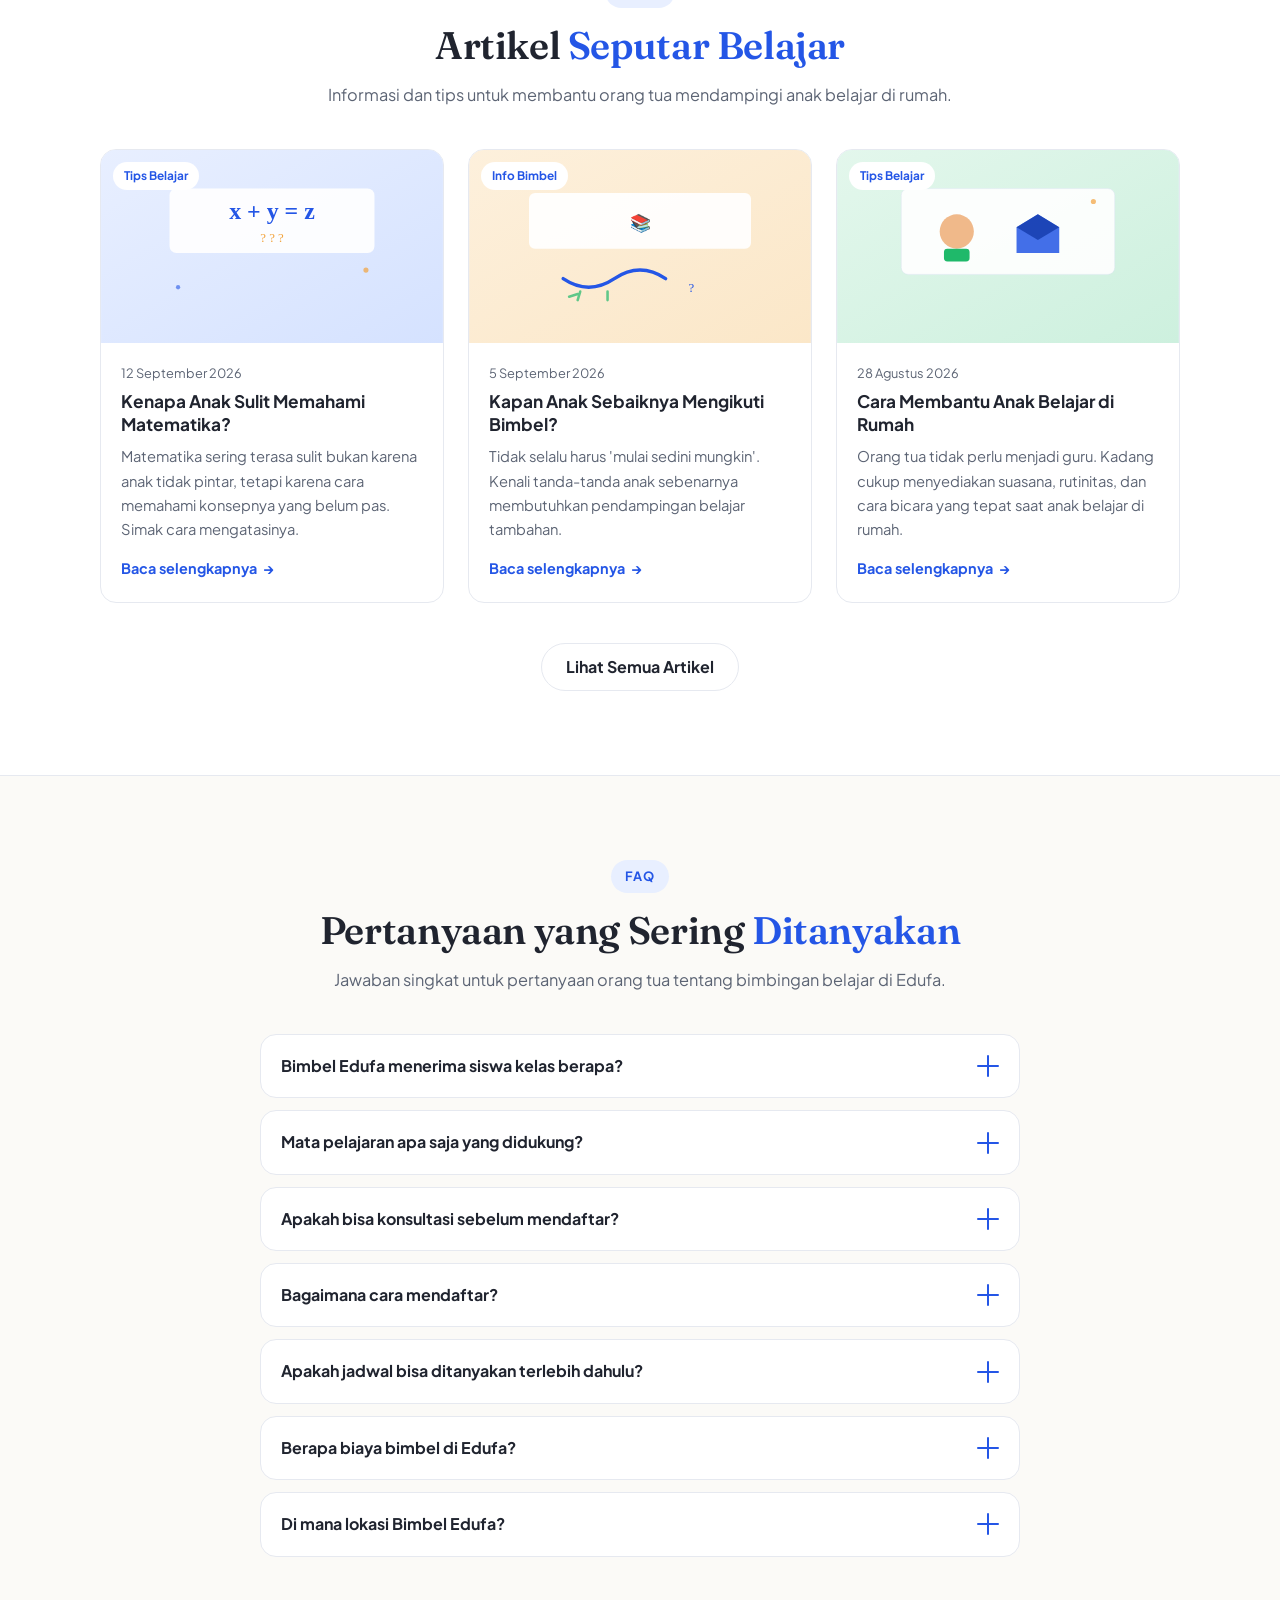
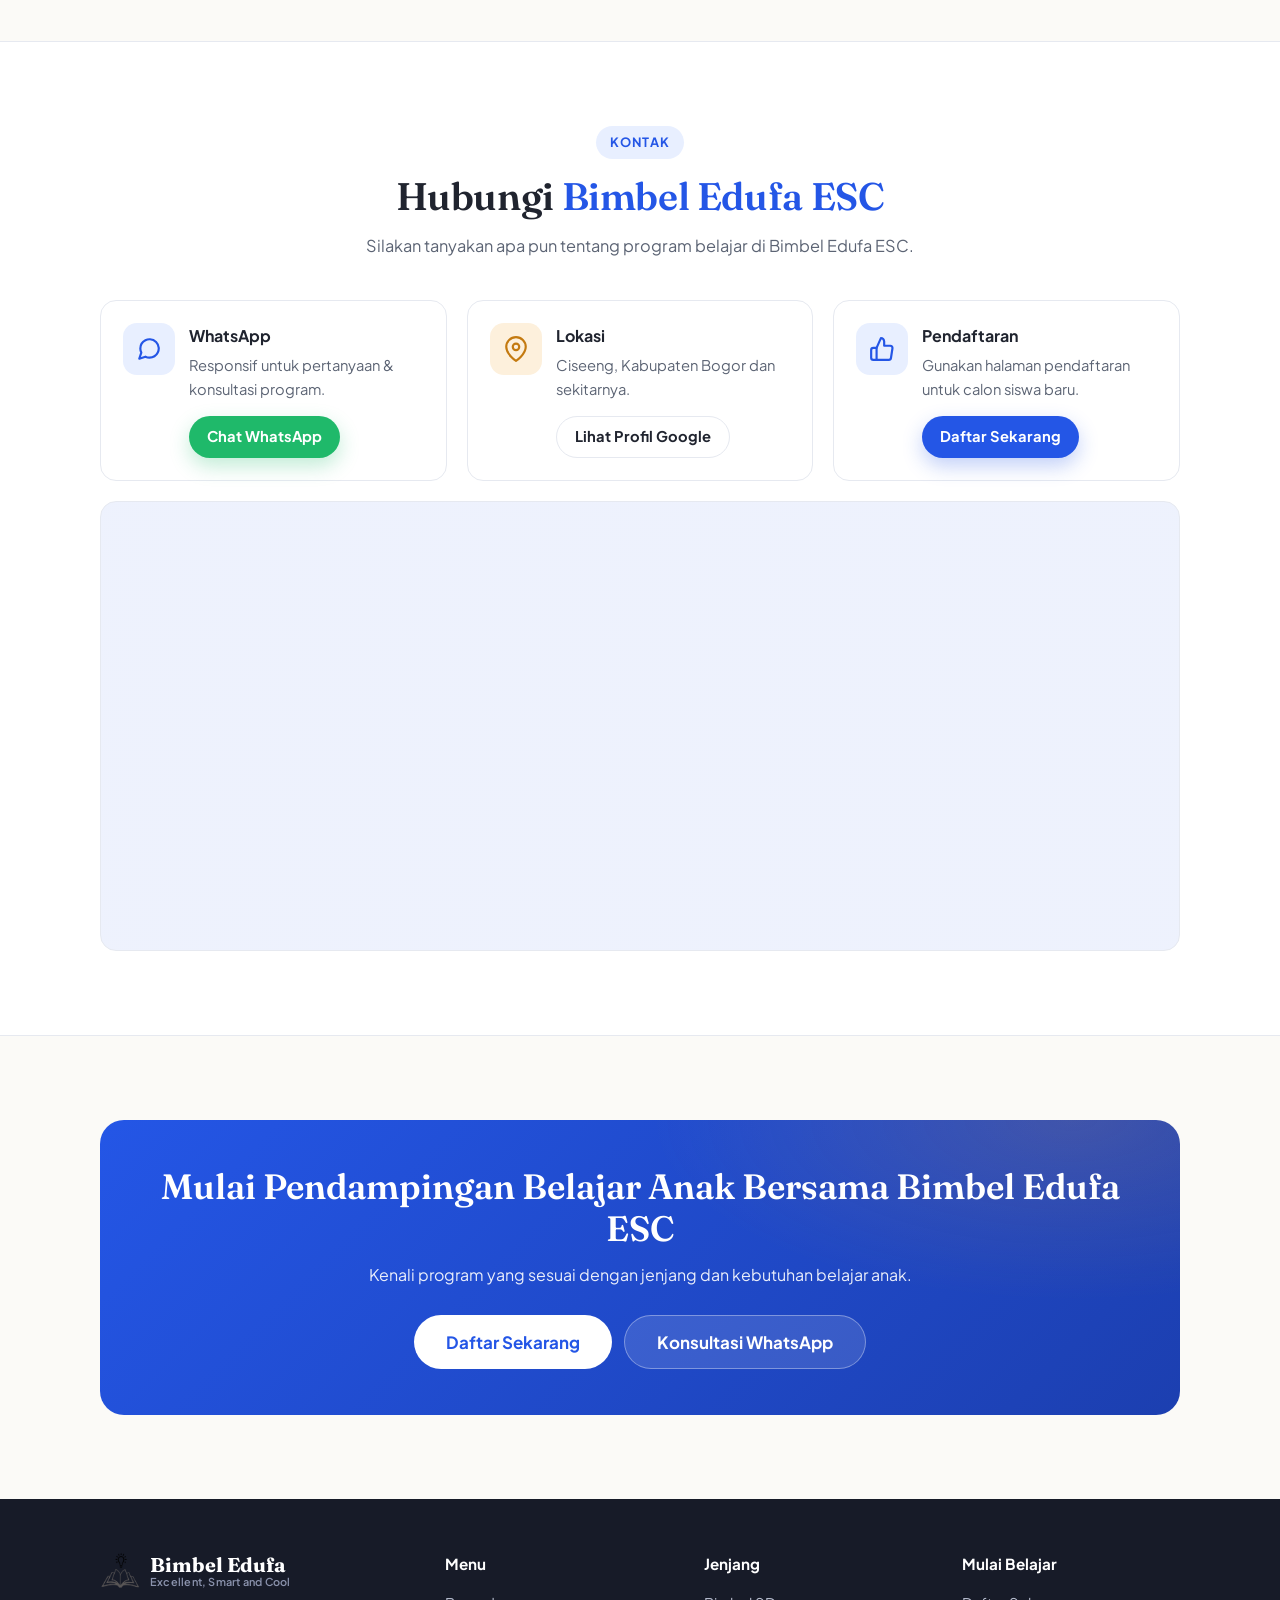
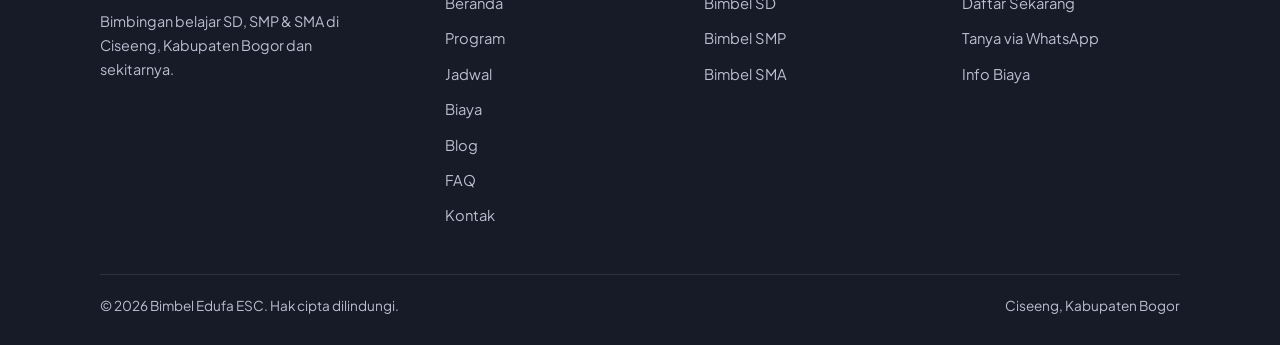
==== commit f9369da3: "Update index.html" ====
--- a/index.html
+++ b/index.html
@@ -627,7 +627,7 @@
       <div class="footer-grid">
         <div class="footer-brand">
           <a class="brand" href="index.html" aria-label="Beranda Bimbel Edufa ESC">
-            <img class="brand-logo" src="assets/img/logo-edufa.svg" width="40" height="40" alt="Logo Bimbel Edufa ESC">
+            <img class="brand-logo" src="assets/img/logo_bimbel_edufa_esc.png" width="40" height="40" alt="Logo Bimbel Edufa ESC">
             <span class="brand-name">Bimbel Edufa<small style="color:#8b93ad">Excellent, Smart and Cool</small></span>
           </a>
           <p>Bimbingan belajar SD, SMP &amp; SMA di Ciseeng, Kabupaten Bogor dan sekitarnya.</p>
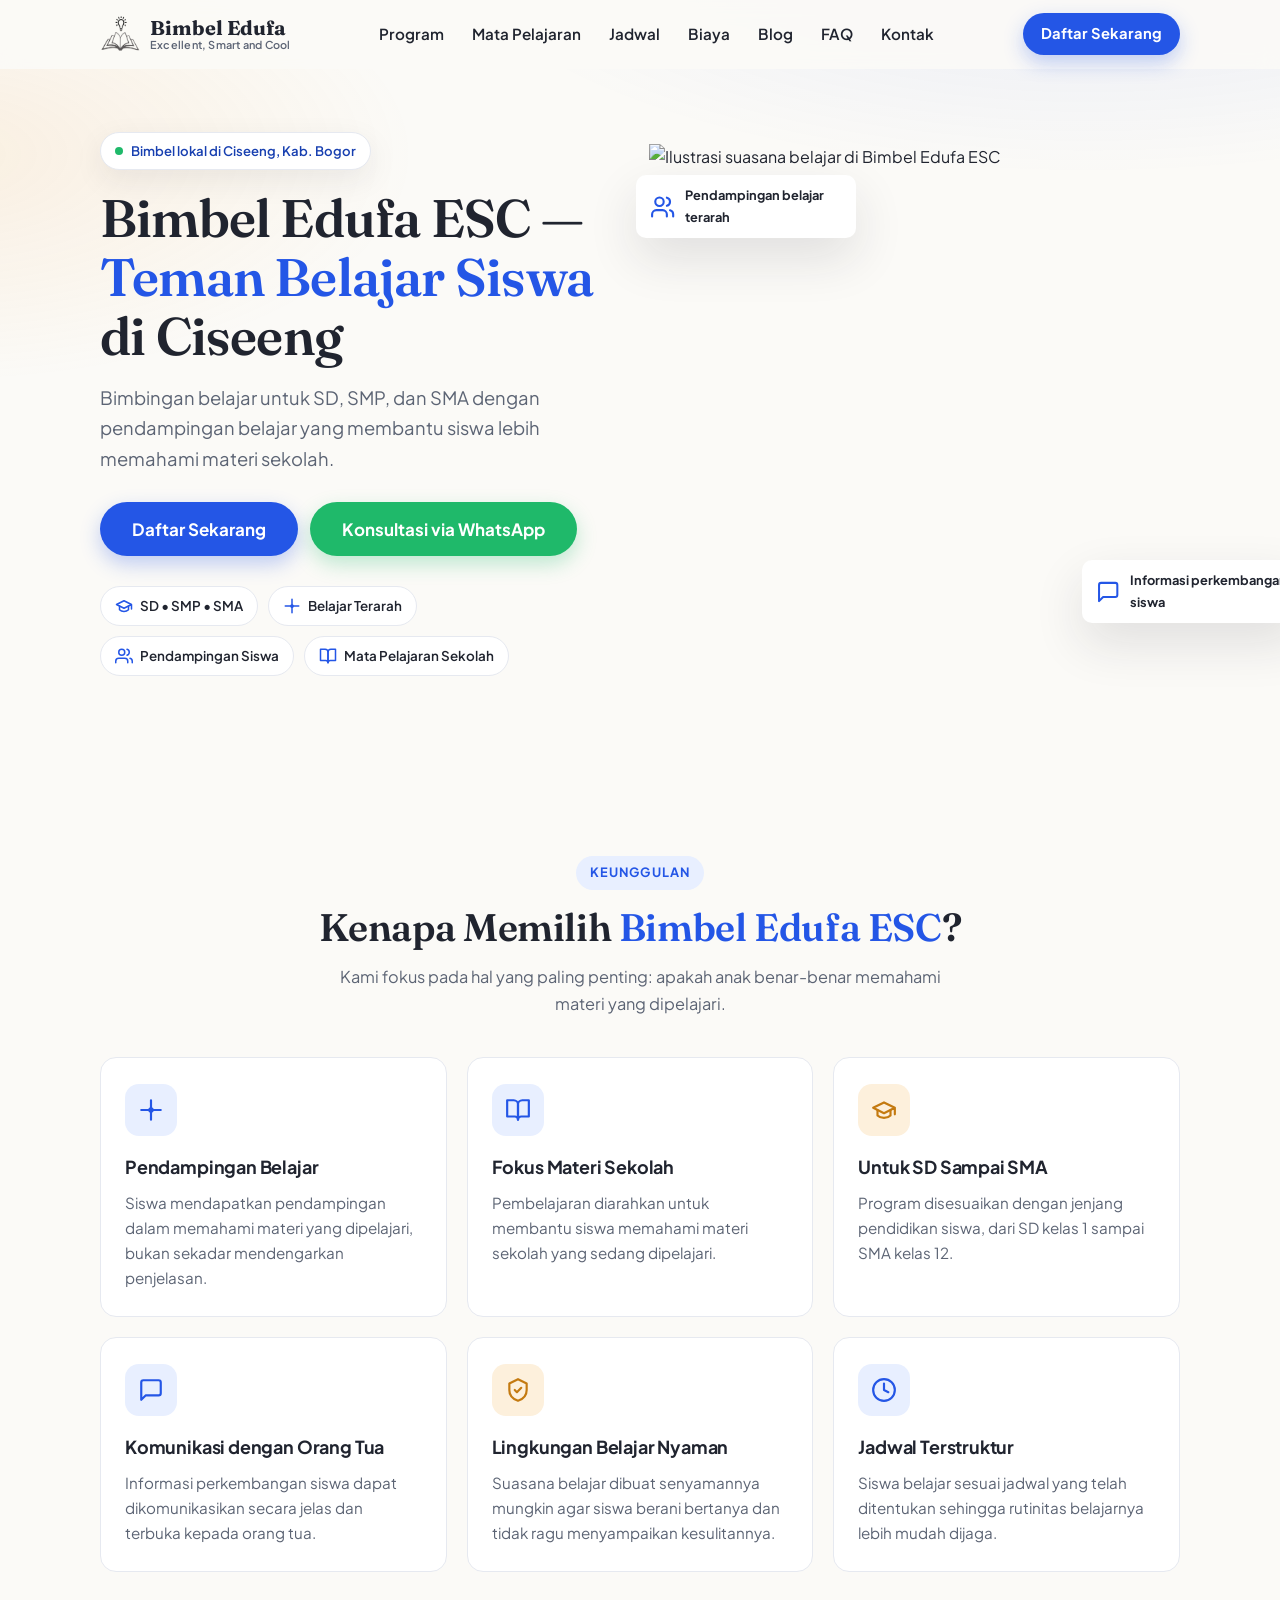
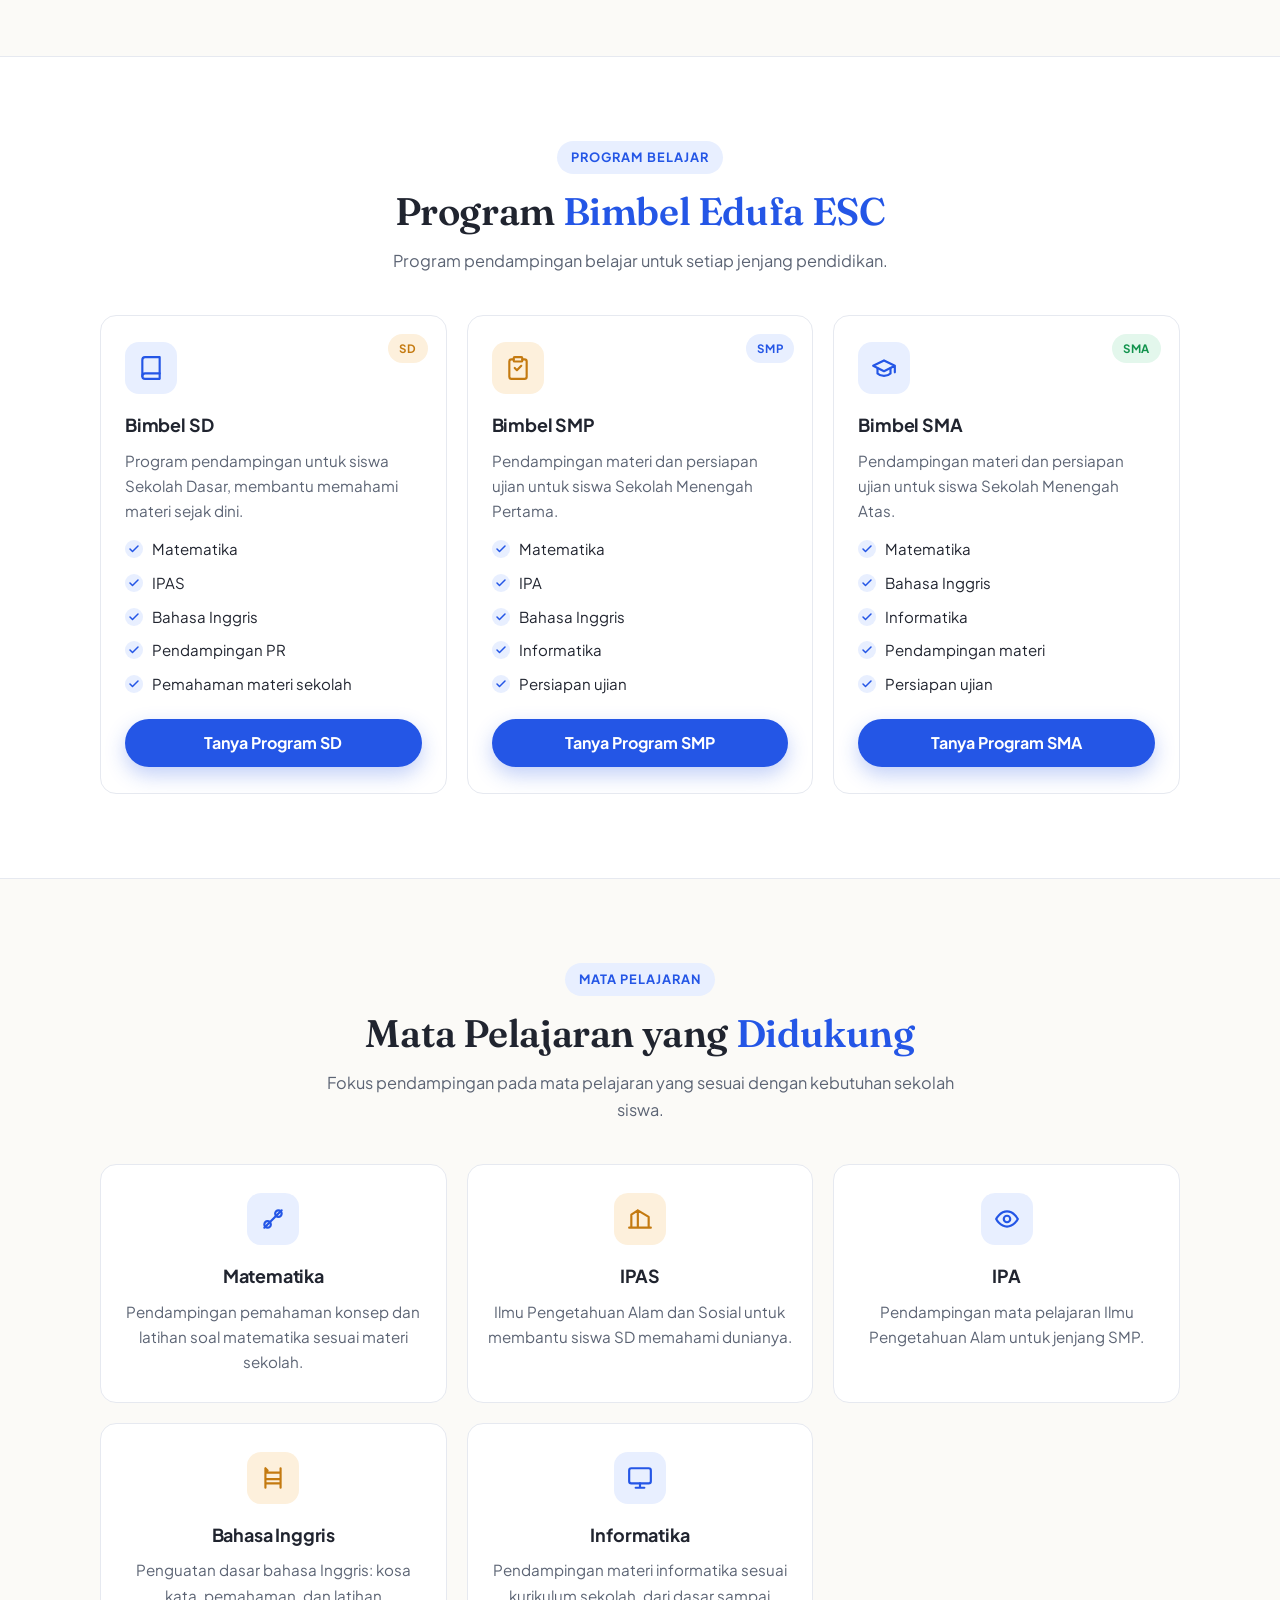
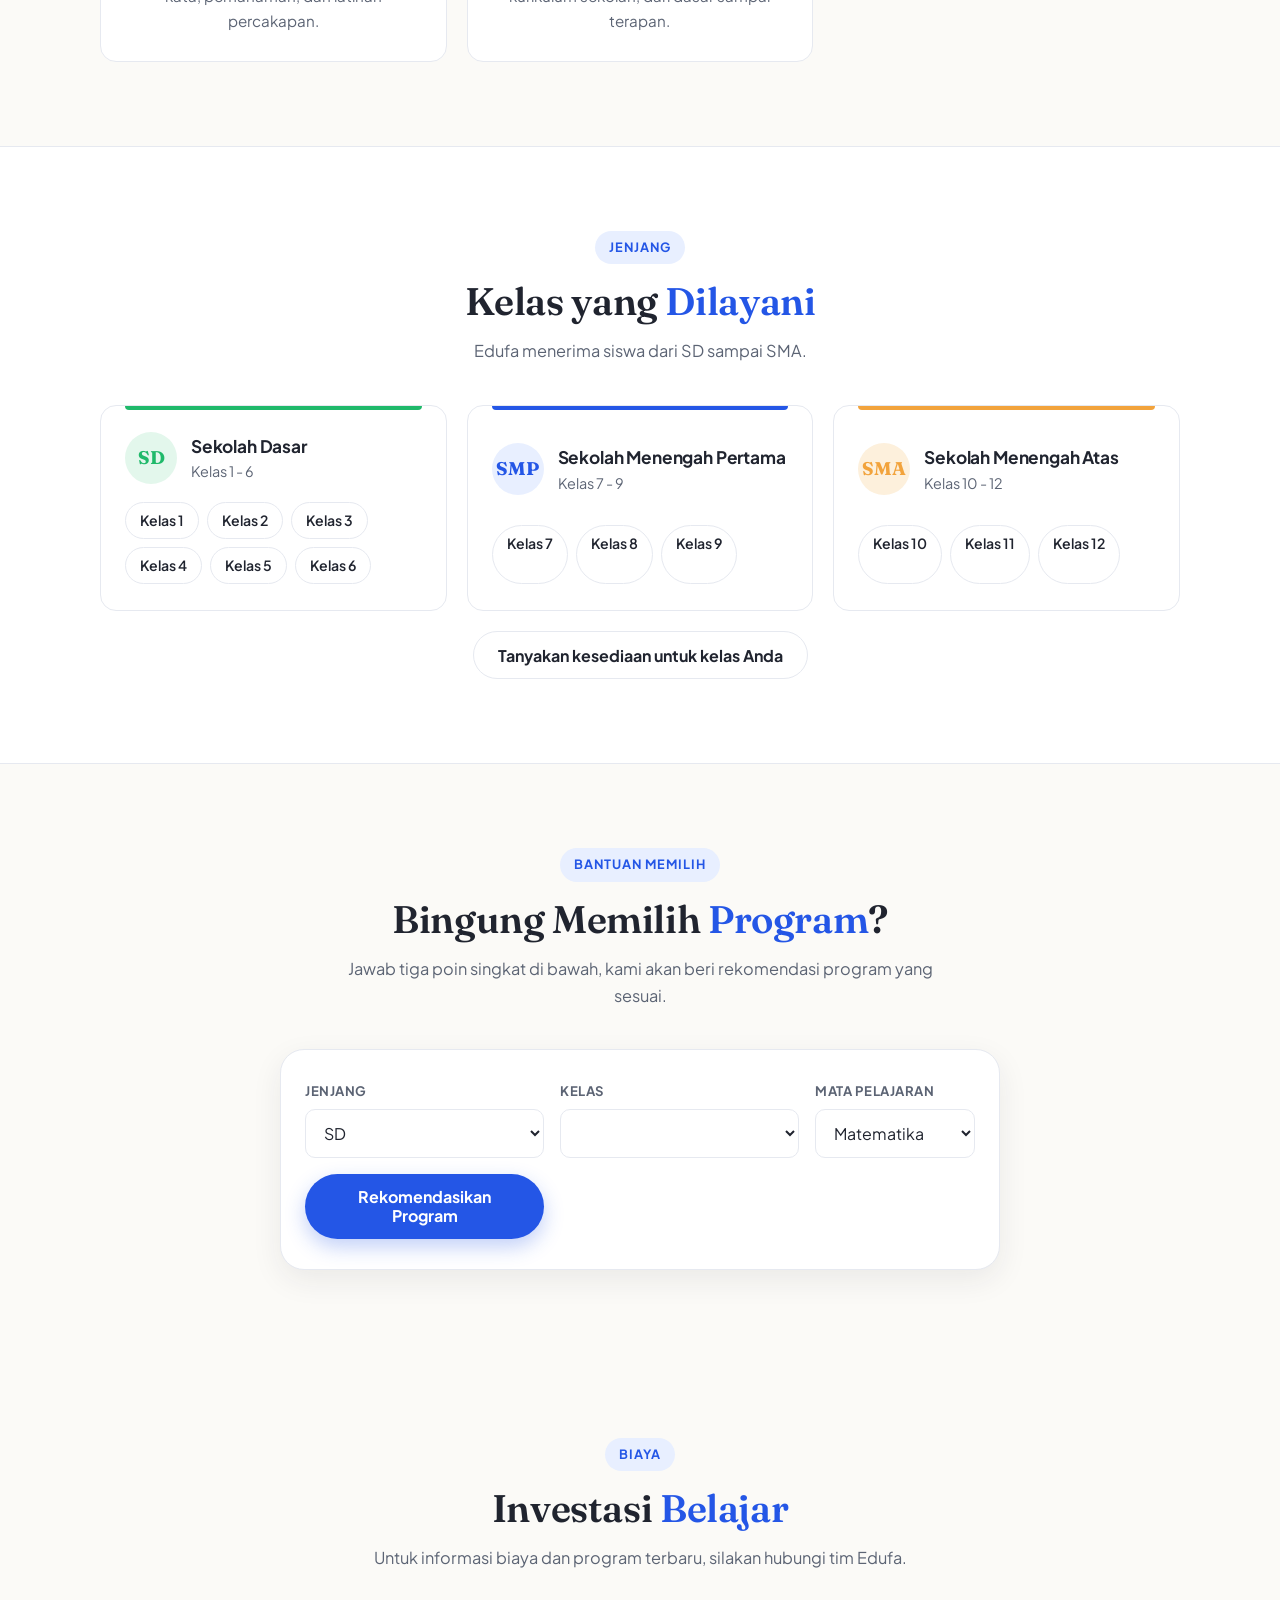
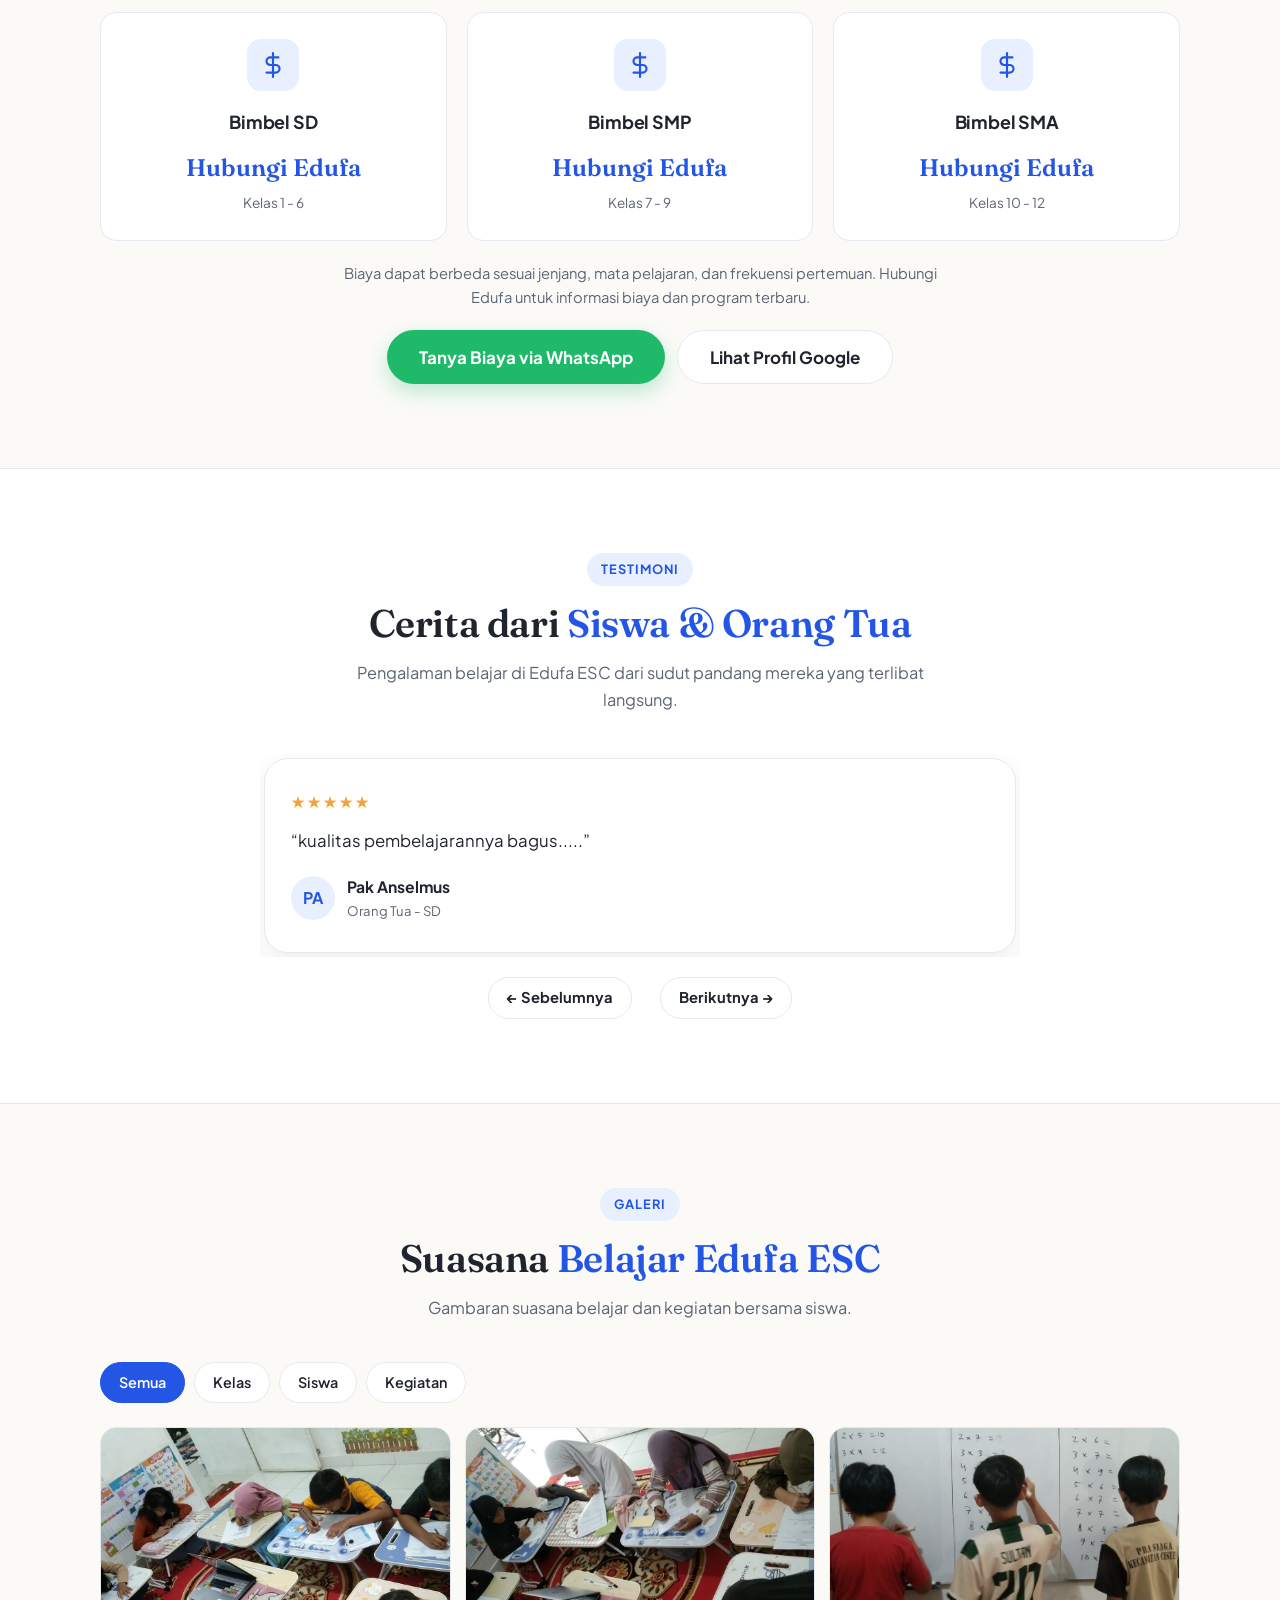
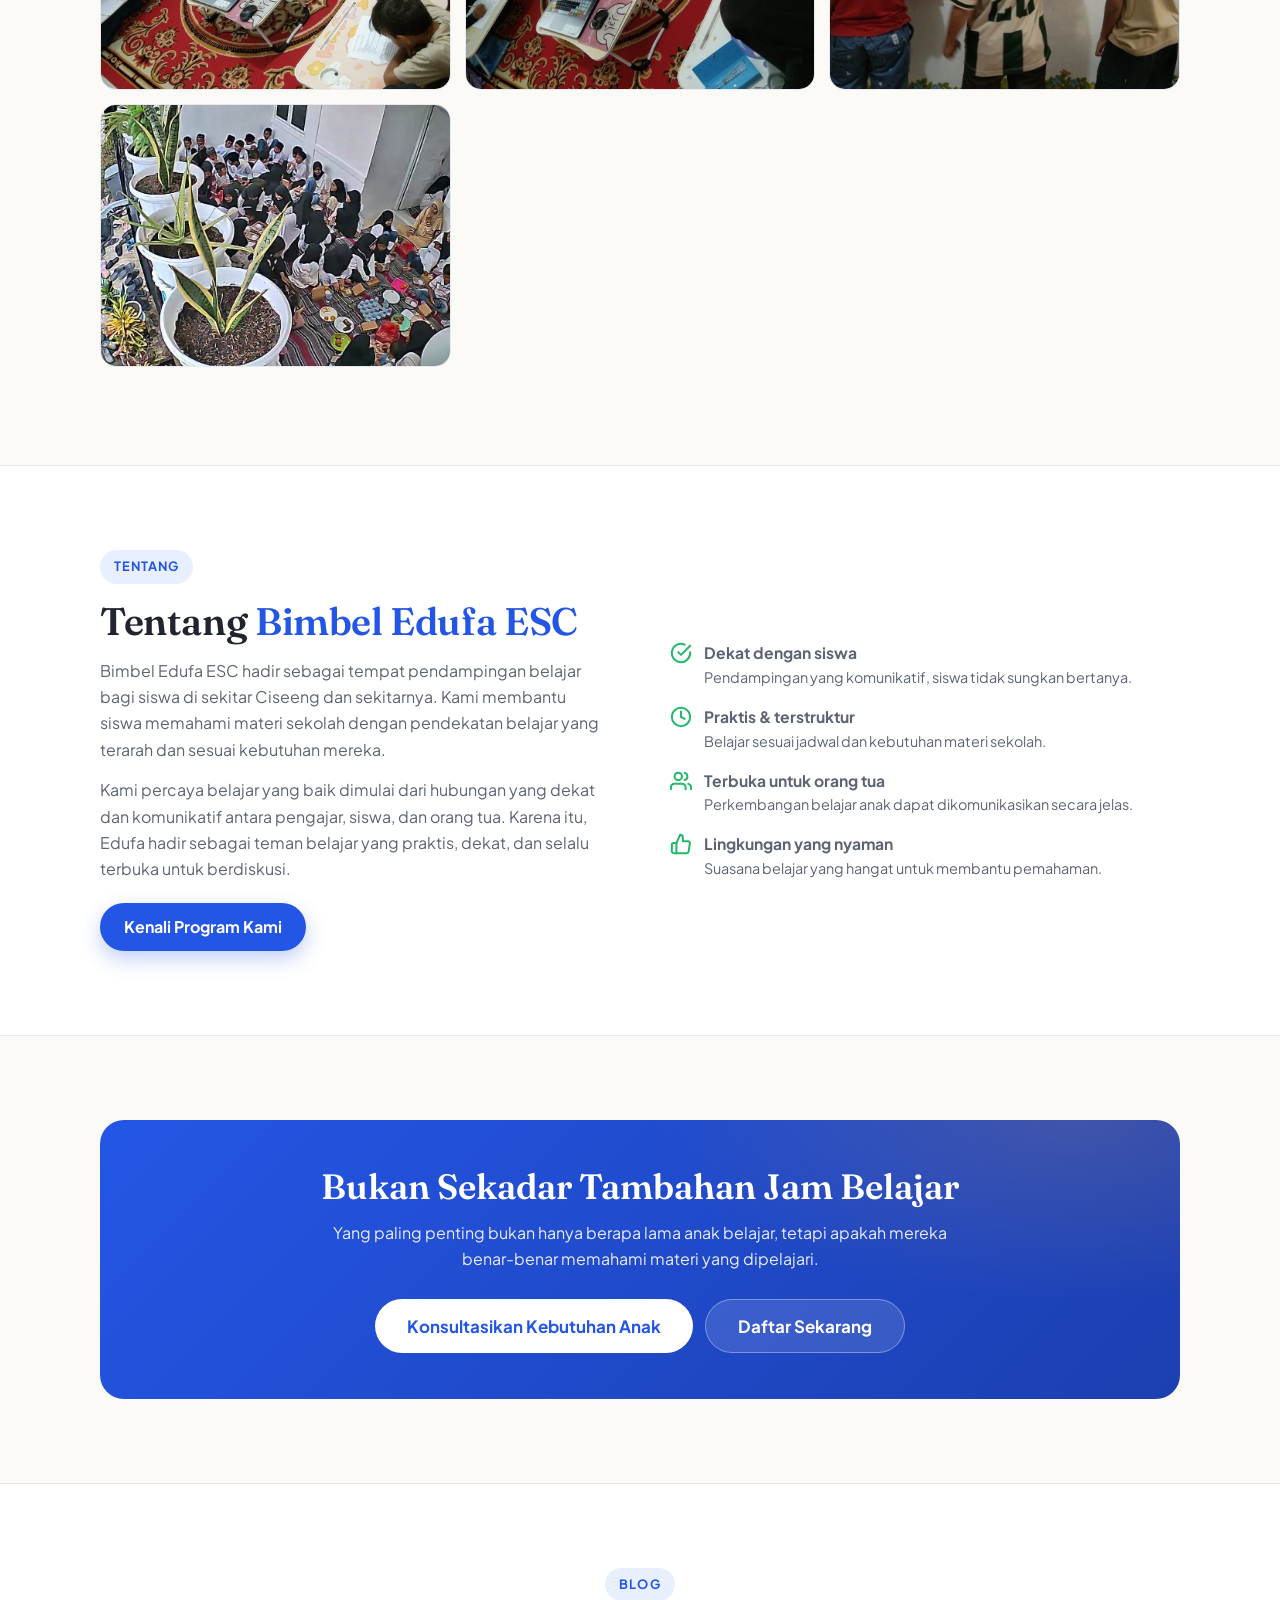
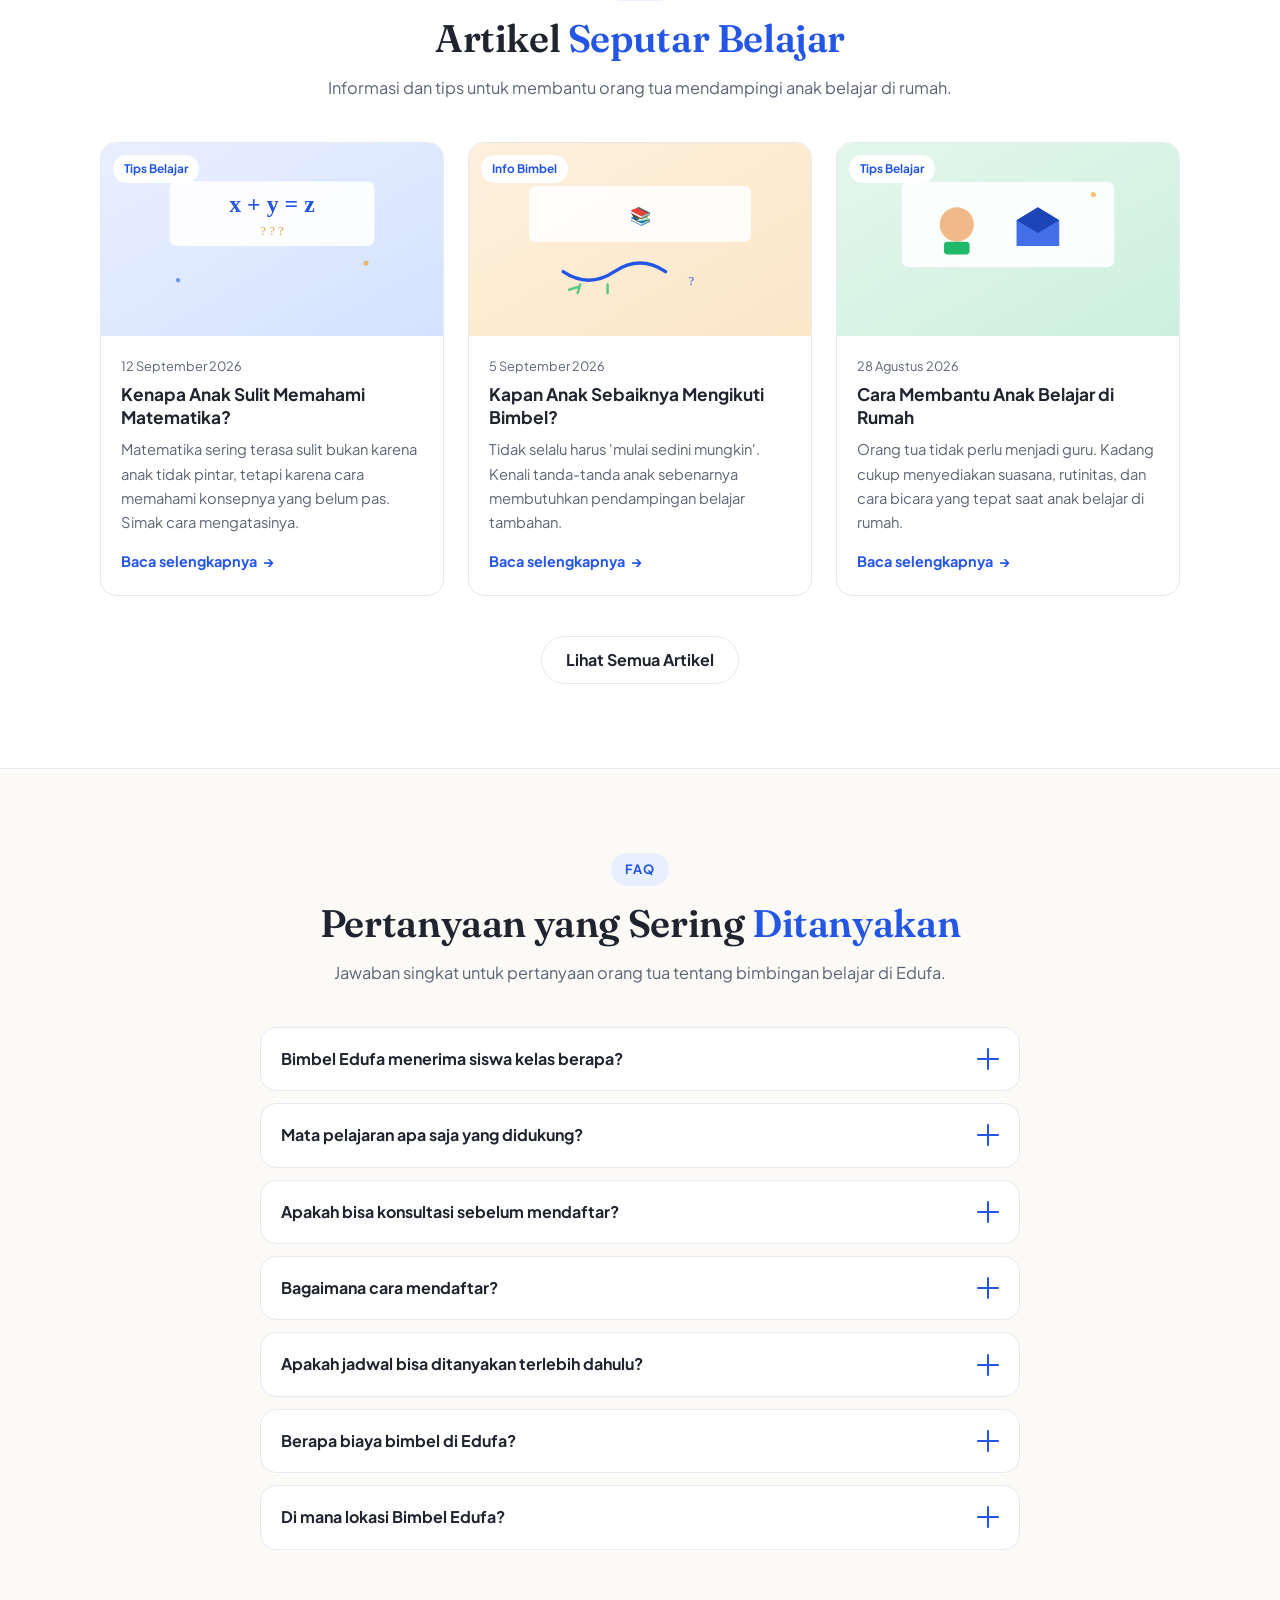
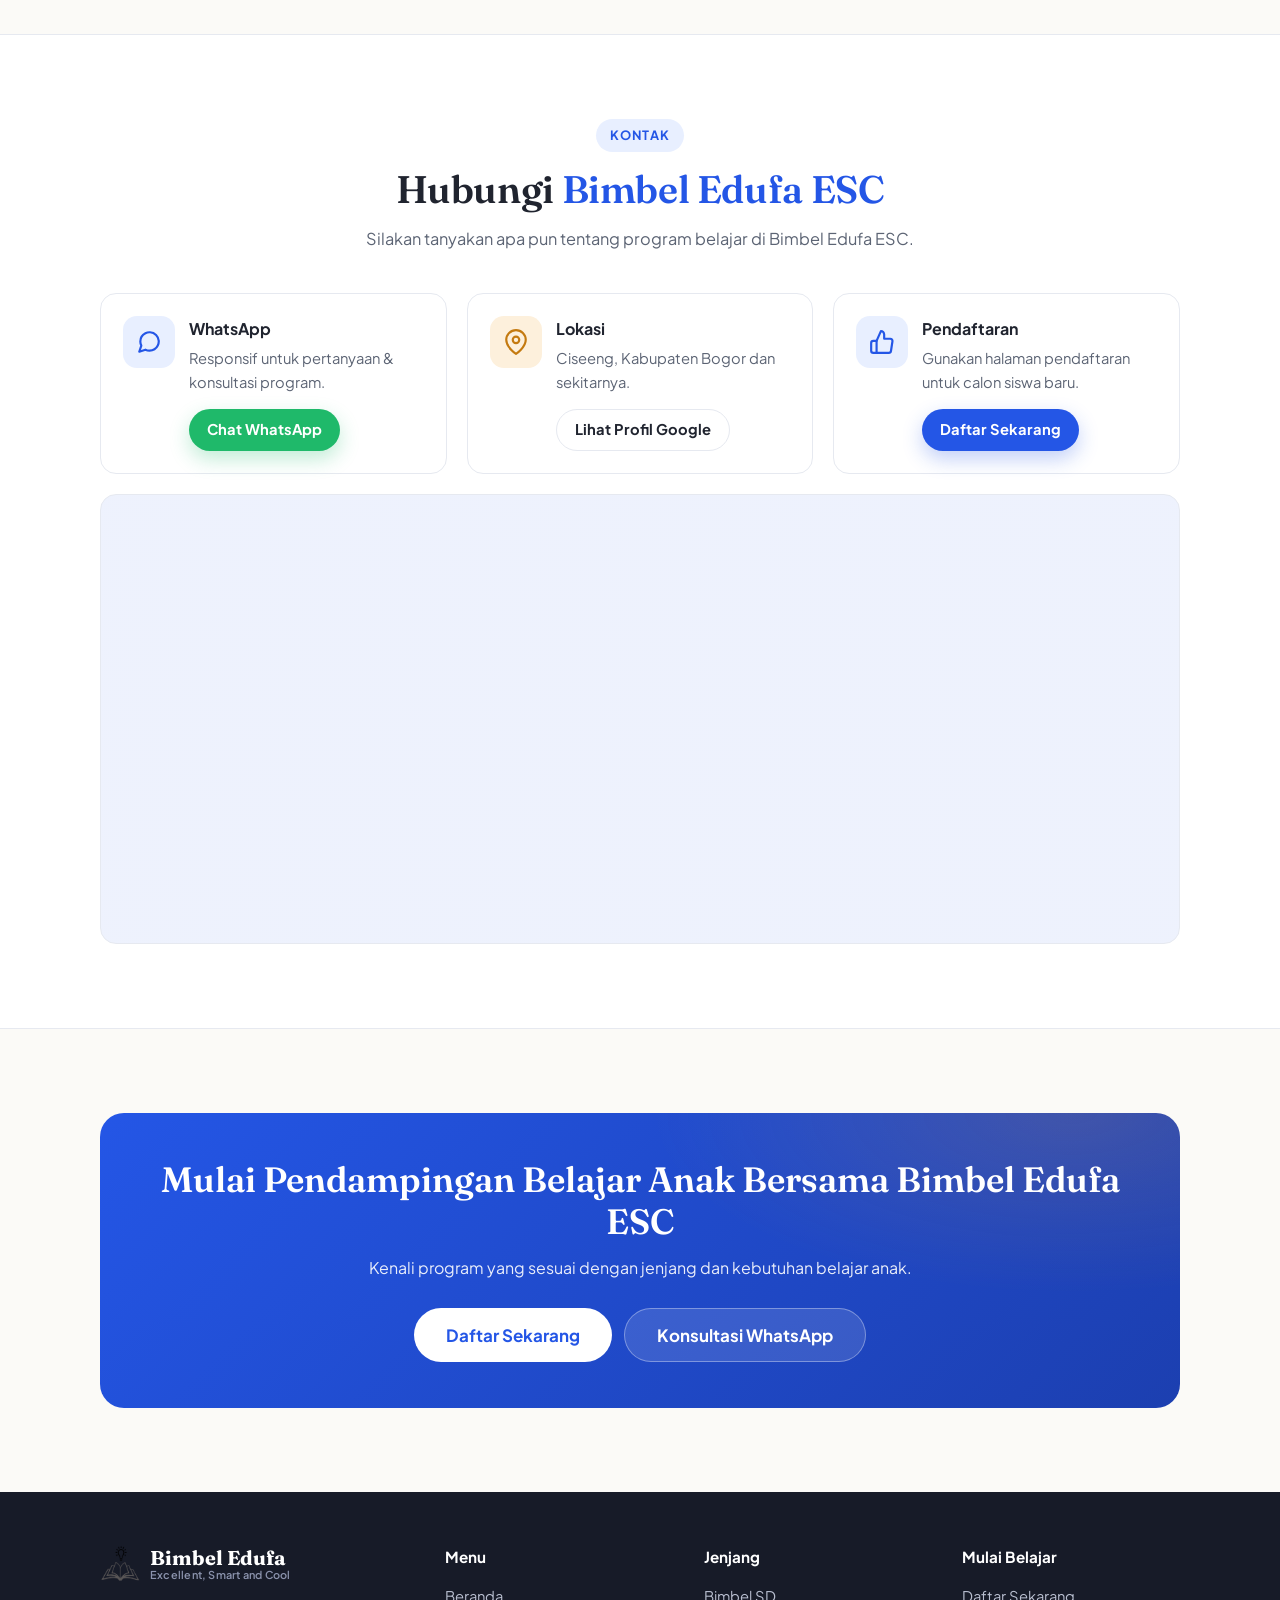
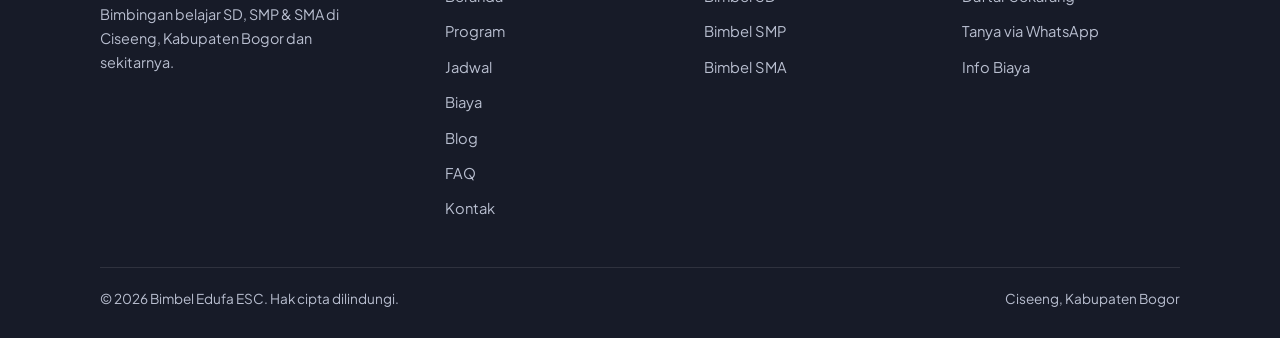
==== commit 14bd5d0f: "Update index.html" ====
--- a/index.html
+++ b/index.html
@@ -123,7 +123,7 @@
       </div>
 
       <div class="hero-media reveal">
-        <img src="assets/img/hero-illustration.svg" width="640" height="520" alt="Ilustrasi suasana belajar di Bimbel Edufa ESC" fetchpriority="high">
+        <img src="assets/img/hero.png" width="640" height="520" alt="Ilustrasi suasana belajar di Bimbel Edufa ESC" fetchpriority="high">
         <div class="card-float f1">
           <svg viewBox="0 0 24 24" fill="none" stroke="currentColor" stroke-width="2" stroke-linecap="round" stroke-linejoin="round" aria-hidden="true"><path d="M16 21v-2a4 4 0 0 0-4-4H6a4 4 0 0 0-4 4v2"/><circle cx="9" cy="7" r="4"/><path d="M22 21v-2a4 4 0 0 0-3-3.87M16 3.13a4 4 0 0 1 0 7.75"/></svg>
           Pendampingan belajar terarah
